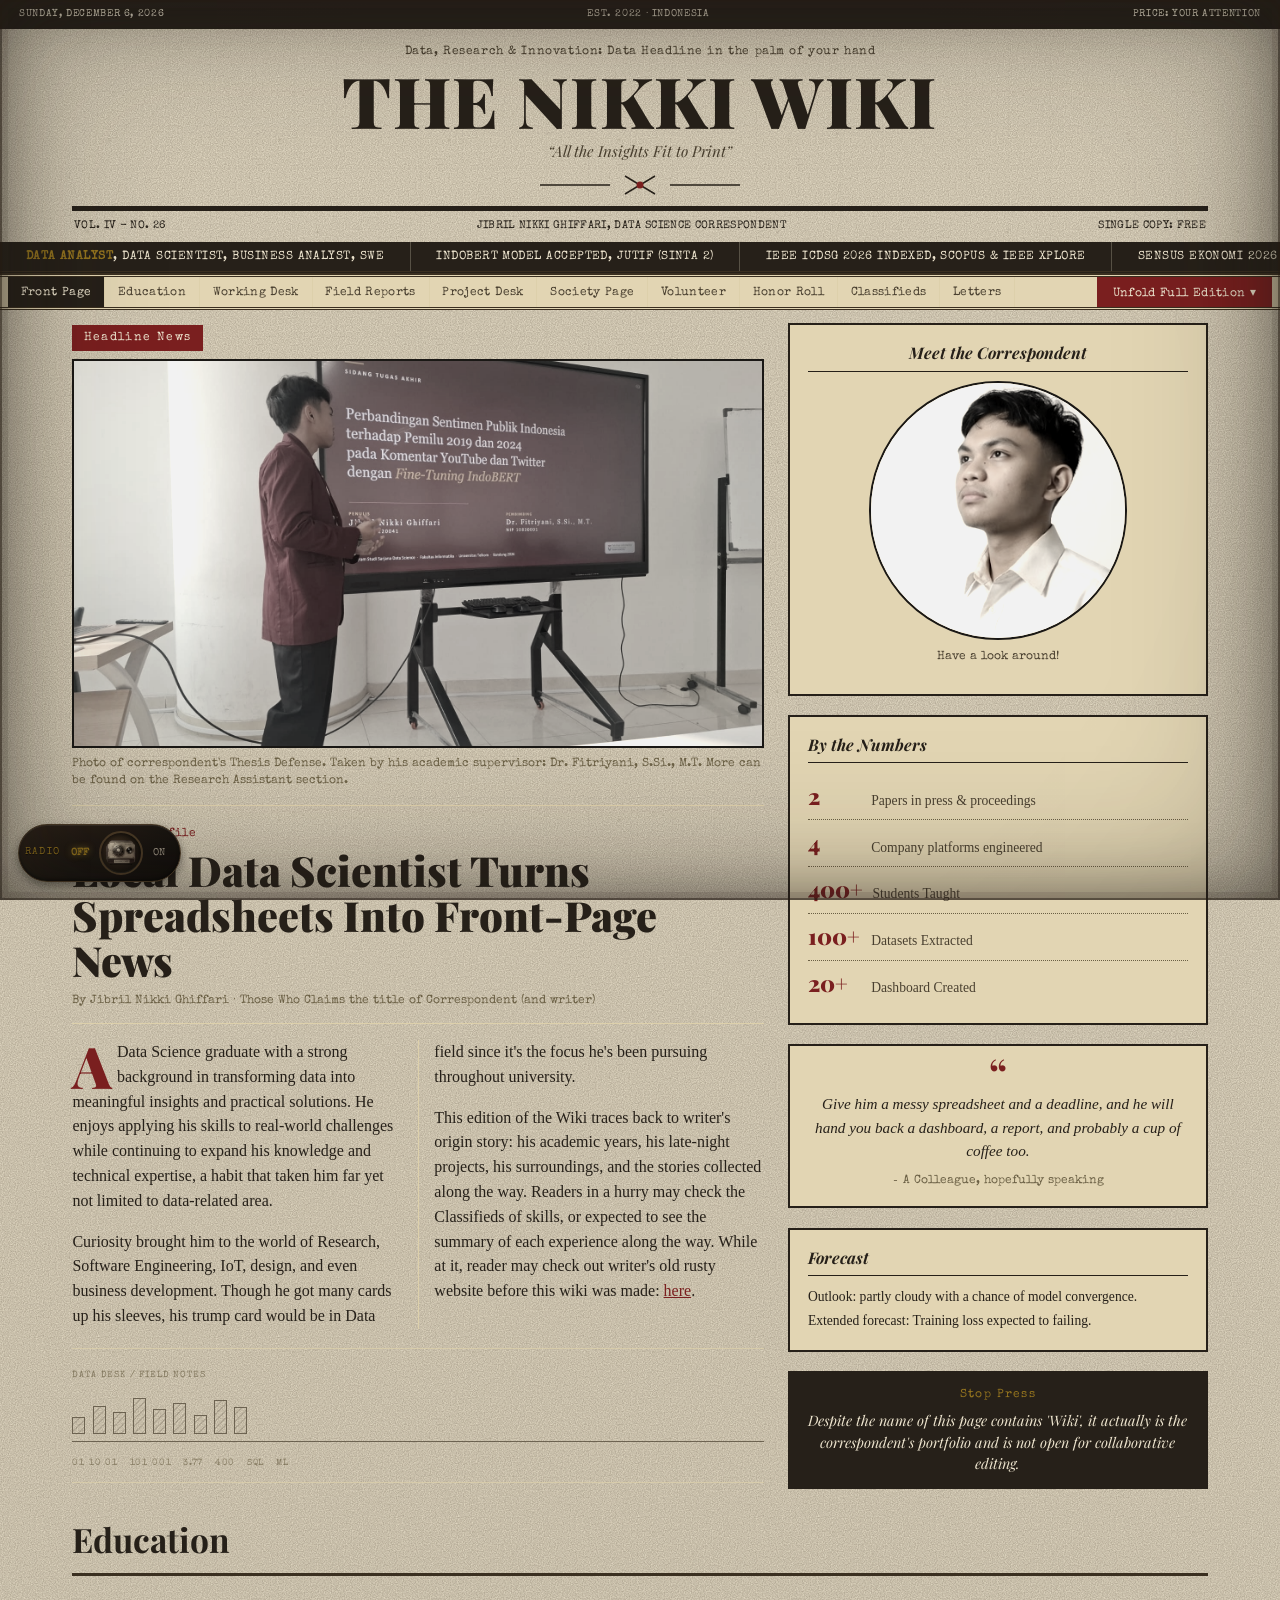
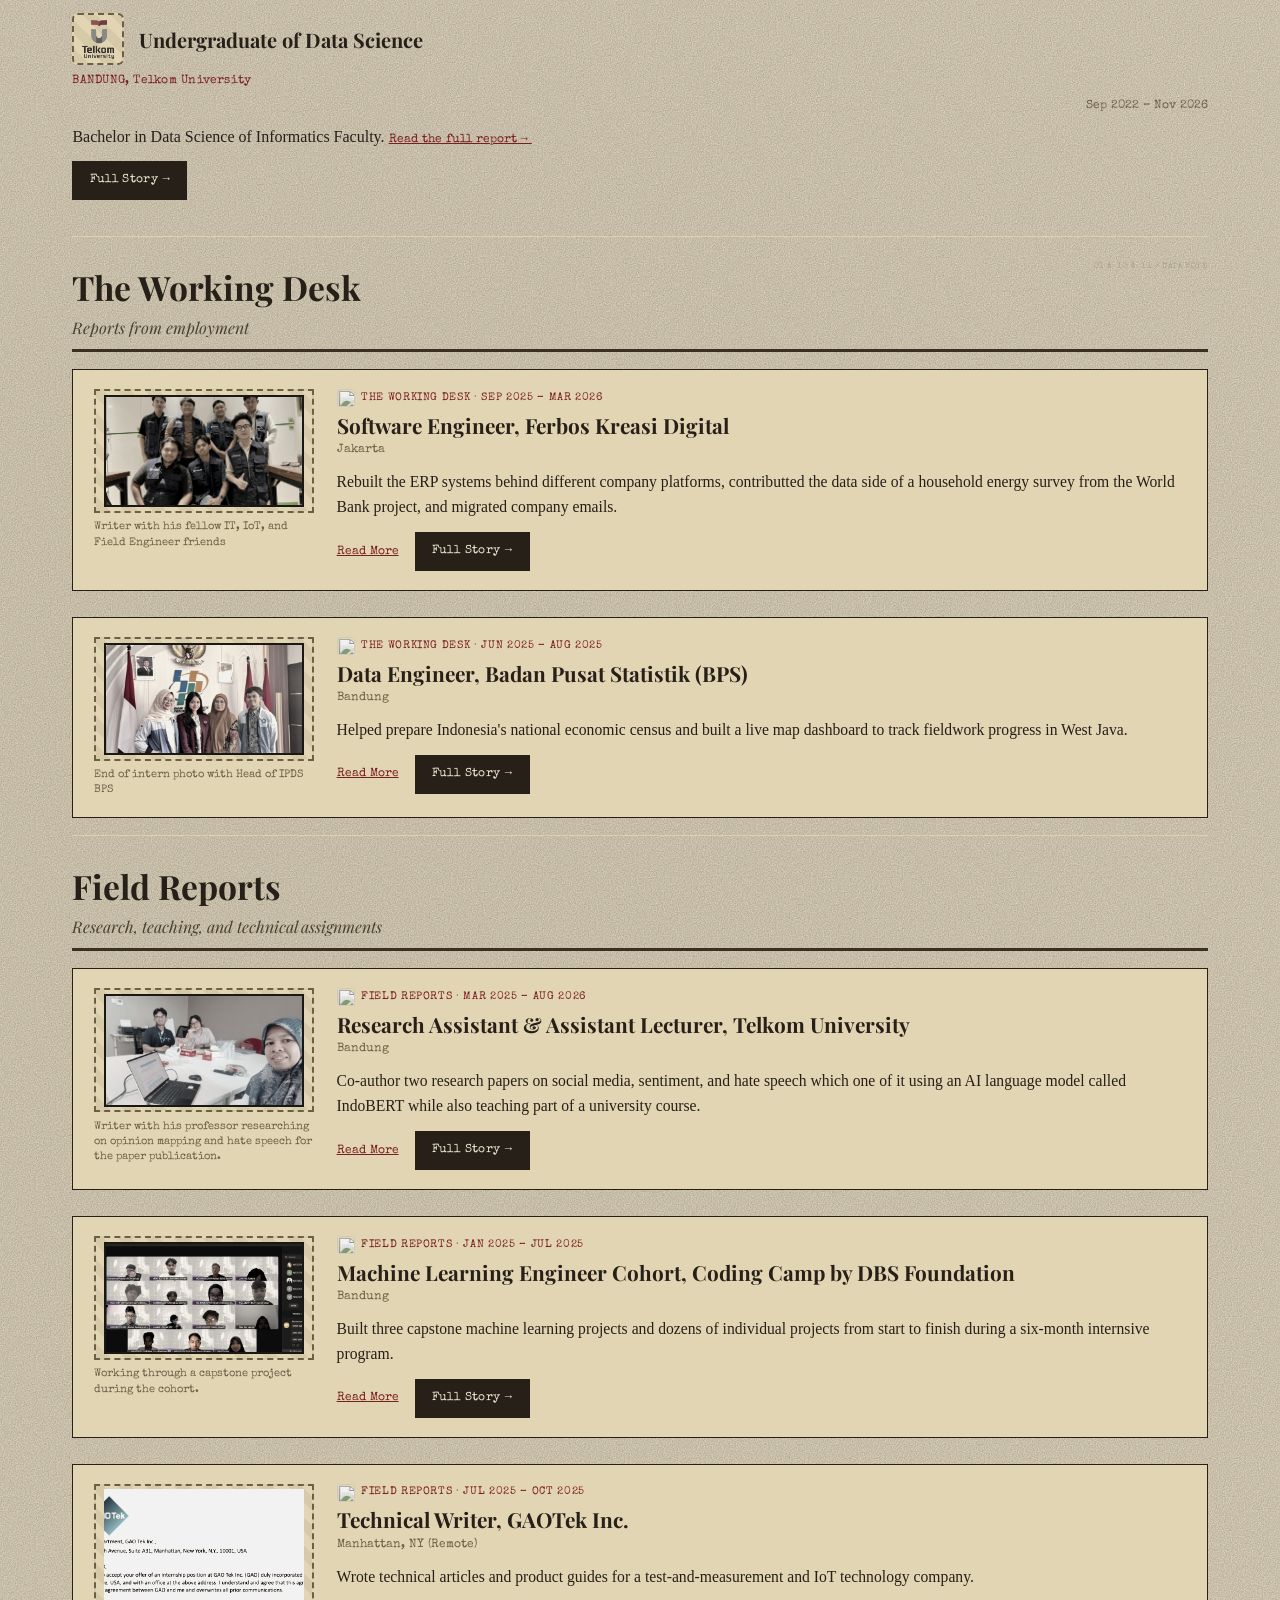
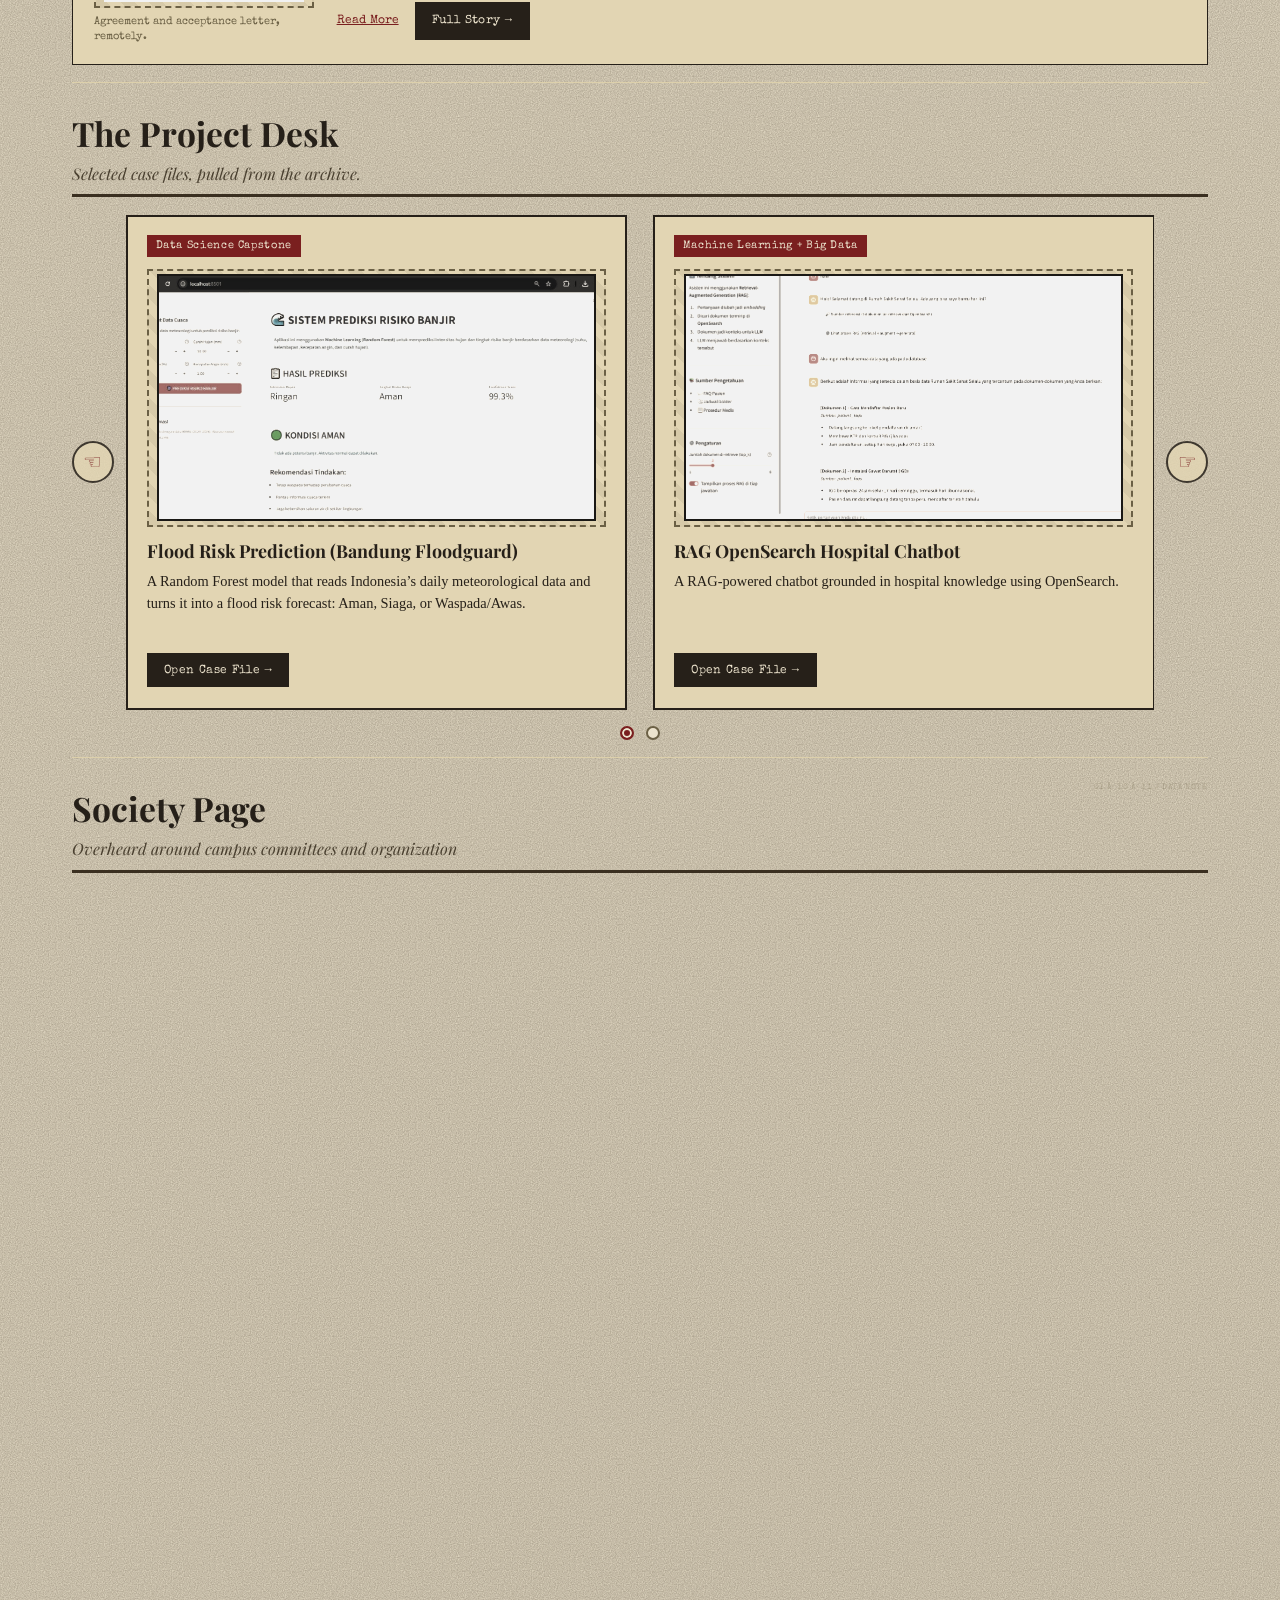
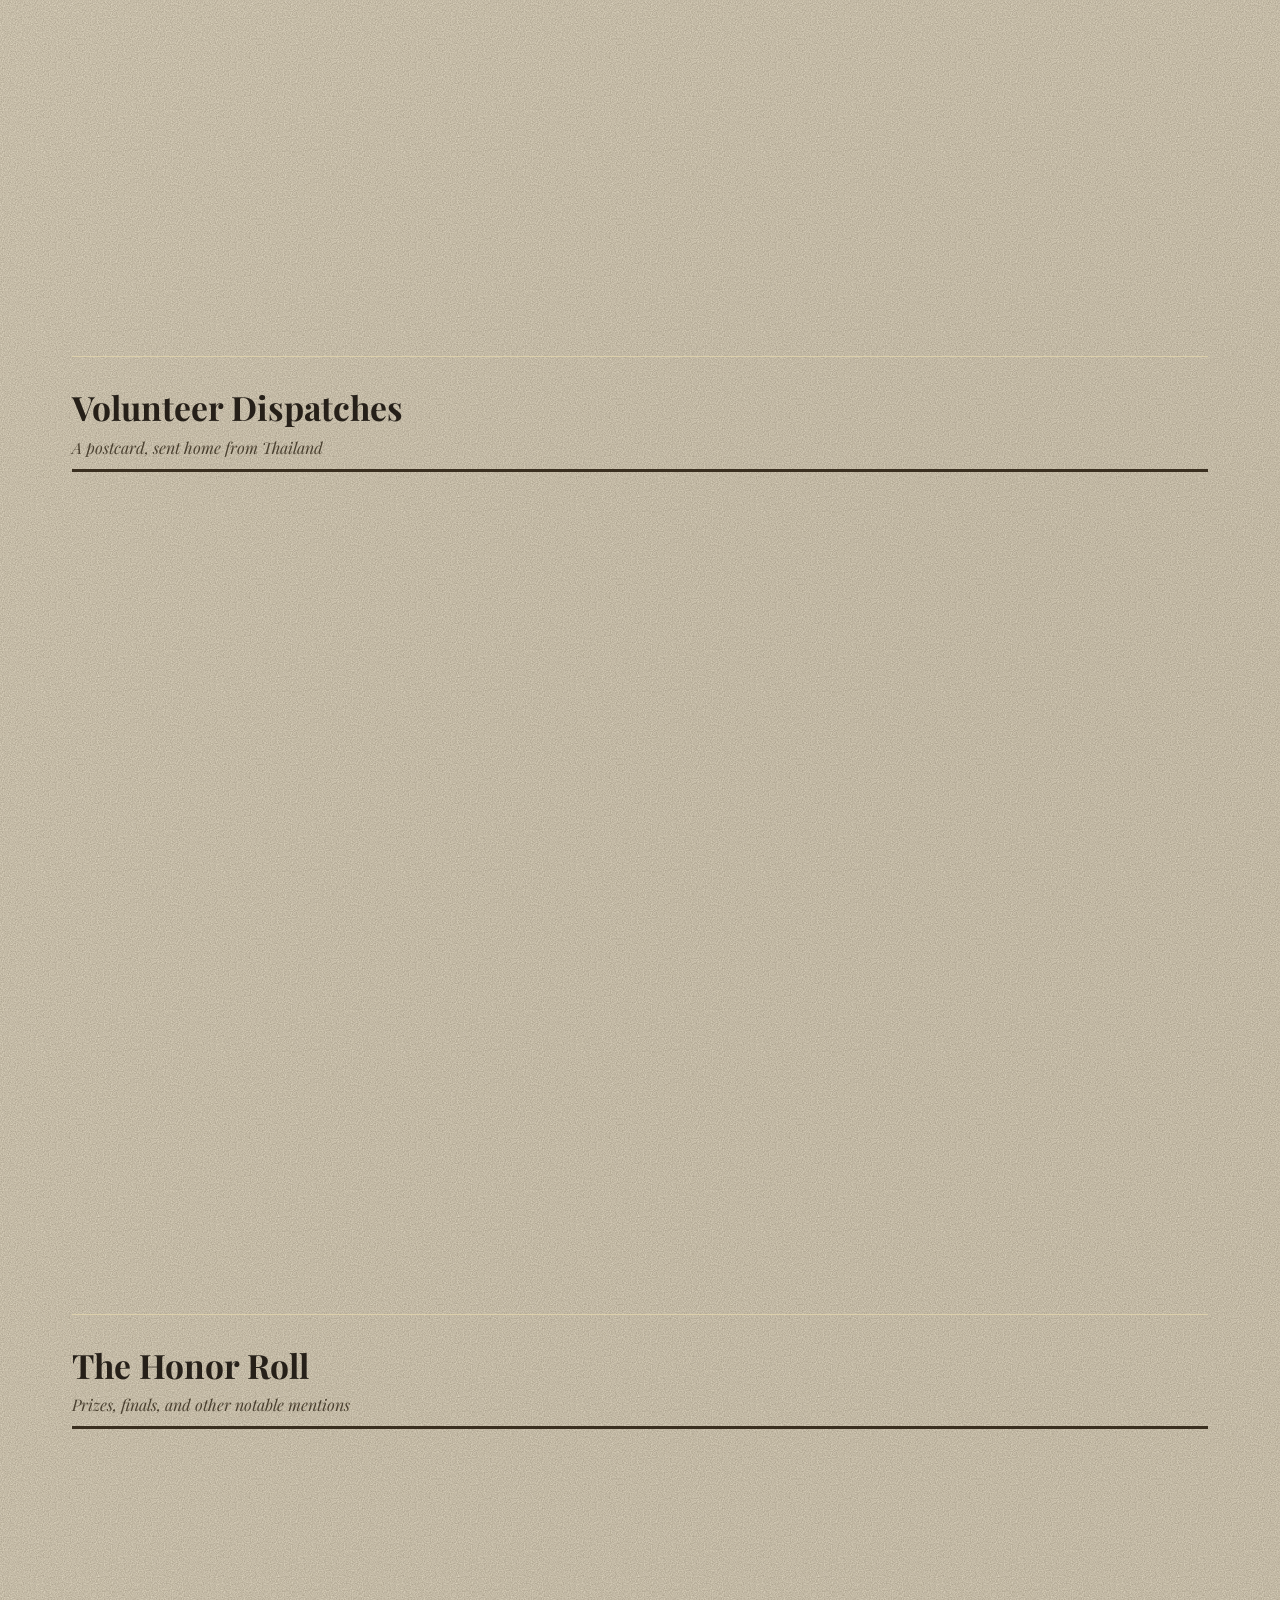
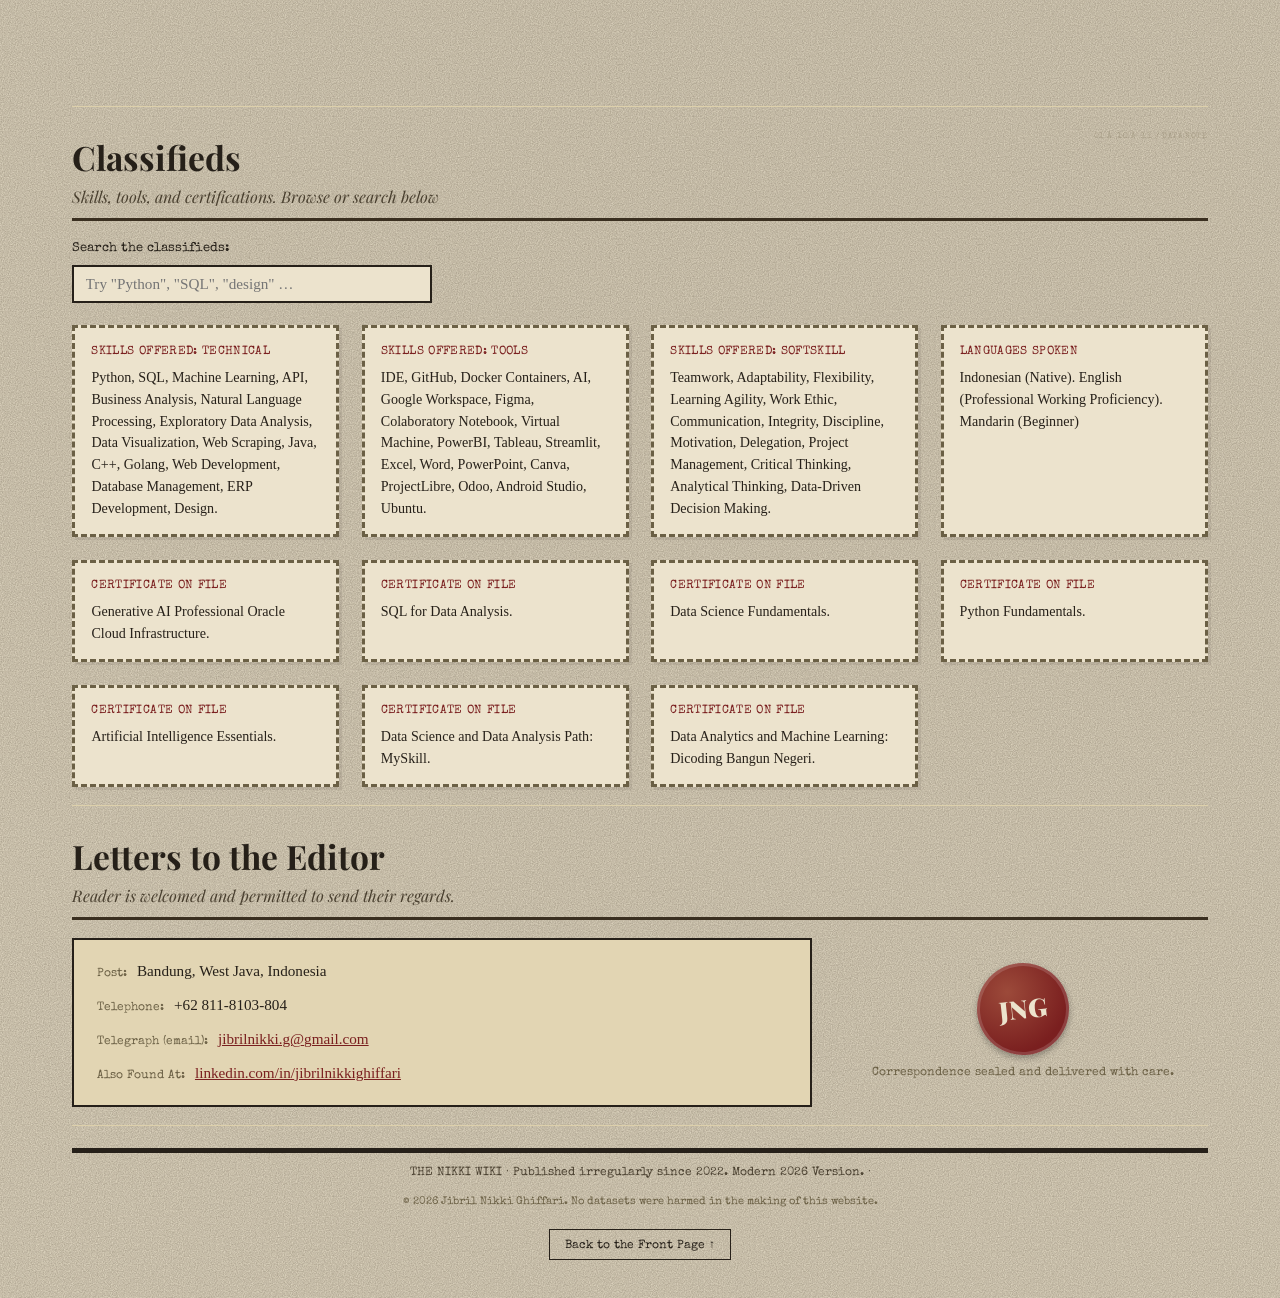
==== index.html @ d2271251 "Initial Commit pertama" ====
<!DOCTYPE html>
<html lang="en">
  <head>
    <meta charset="UTF-8" />
    <meta name="viewport" content="width=device-width, initial-scale=1.0" />
    <title>The Nikki Wiki — Jibril Nikki Ghiffari</title>
    <meta
      name="description"
      content="The Nikki Wiki: the life and work of Jibril Nikki Ghiffari, Data Science correspondent, in vintage broadsheet form."
    />
    <link rel="icon" href="assets/favicon.svg" type="image/svg+xml" />
    <link rel="preconnect" href="https://fonts.googleapis.com" />
    <link rel="preconnect" href="https://fonts.gstatic.com" crossorigin />
    <link
      href="https://fonts.googleapis.com/css2?family=Playfair+Display:ital,wght@0,600;0,700;0,900;1,600&family=Old+Standard+TT:ital,wght@0,400;0,700;1,400&family=Special+Elite&display=swap"
      rel="stylesheet"
    />
    <link rel="stylesheet" href="css/style.css" />
  </head>
  <body>
    <!-- ===================== TOP UTILITY BAR ===================== -->
    <div class="utility-bar">
      <span class="utility-item" id="today-date">MONDAY, JANUARY 1</span>
      <span class="utility-item utility-center"
        >EST. 2022 &middot; INDONESIA</span
      >
      <span class="utility-item">PRICE: YOUR ATTENTION</span>
    </div>

    <!-- ===================== MASTHEAD ===================== -->
    <header class="masthead" id="top">
      <p class="masthead-eyebrow">
        Data, Research &amp; Innovation: Data Headline in the palm of your hand
      </p>
      <h1 class="masthead-title">THE NIKKI WIKI</h1>
      <p class="masthead-tagline">
        &ldquo;All the Insights Fit to Print&rdquo;
      </p>
      <svg class="masthead-flourish" viewBox="0 0 200 26" aria-hidden="true">
        <path d="M0 13 H70" stroke="var(--ink)" stroke-width="1.5" />
        <path d="M130 13 H200" stroke="var(--ink)" stroke-width="1.5" />
        <path
          d="M85 4 L100 13 L85 22 M115 4 L100 13 L115 22"
          fill="none"
          stroke="var(--ink)"
          stroke-width="1.5"
        />
        <circle cx="100" cy="13" r="3.5" fill="var(--accent)" />
      </svg>
      <div class="masthead-rule-thick"></div>
      <div class="masthead-meta">
        <span>VOL. IV - NO. 26</span>
        <span class="masthead-meta-center"
          >JIBRIL NIKKI GHIFFARI, DATA SCIENCE CORRESPONDENT</span
        >
        <span>SINGLE COPY: FREE</span>
      </div>
    </header>

    <!-- ===================== DATA TICKER ===================== -->
    <div class="ticker-tape" aria-hidden="true">
      <div class="ticker-track" id="ticker-track">
        <span class="ticker-item"
          ><strong>DATA ANALYST</strong>, DATA SCIENTIST, BUSINESS ANALYST,
          SWE</span
        >
        <span class="ticker-item"
          >INDOBERT MODEL ACCEPTED, JUTIF (SINTA 2)</span
        >
        <span class="ticker-item"
          >IEEE ICDSG 2026 INDEXED, SCOPUS & IEEE XPLORE</span
        >
        <span class="ticker-item">SENSUS EKONOMI 2026 DATA SCRAPING</span>

        <span class="ticker-item"
          >PYTHON &#9650; SQL &#9650; EXCEL &#9650;</span
        >
        <span class="ticker-item">SATRIA DATA 2025 FINALIST</span>
        <span class="ticker-item">ADIKARA 2025 WINNER</span>
        <span class="ticker-item">ERP MODULES SHIPPED</span>
        <!-- duplicate set for seamless loop -->
        <span class="ticker-item"
          ><strong>DATA ANALYST</strong>, DATA SCIENTIST, BUSINESS ANALYST,
          SWE</span
        >
        <span class="ticker-item"
          >SENTIMENT ANALYSIS ACCEPTED, JUTIF (SINTA 2)</span
        >
        <span class="ticker-item"
          >IEEE ICDSG 2026 INDEXED, SCOPUS & IEEE XPLORE</span
        >
        <span class="ticker-item">SENSUS EKONOMI 2026 DATA SCRAPING</span>
        <span class="ticker-item"
          >PYTHON &#9650; SQL &#9650; EXCEL &#9650;</span
        >
        <span class="ticker-item">SATRIA DATA 2025 FINALIST</span>
        <span class="ticker-item">EDU-IMPACT 2026 FINALIST</span>
        <span class="ticker-item">ODOO MODULES SHIPPED 3 PLATFORMS</span>
      </div>
    </div>

    <!-- ===================== SECTION NAV (looks like paper tabs) ===================== -->
    <nav class="section-nav" id="section-nav" aria-label="Sections">
      <button class="nav-tab active" data-target="front-page">
        Front Page
      </button>
      <button class="nav-tab" data-target="education">Education</button>
      <button class="nav-tab" data-target="working">Working Desk</button>
      <button class="nav-tab" data-target="professional">Field Reports</button>
      <button class="nav-tab" data-target="projects">Project Desk</button>
      <button class="nav-tab" data-target="organization">Society Page</button>
      <button class="nav-tab" data-target="volunteer">Volunteer</button>
      <button class="nav-tab" data-target="awards">Honor Roll</button>
      <button class="nav-tab" data-target="classifieds">Classifieds</button>
      <button class="nav-tab" data-target="contact">Letters</button>
      <button class="unfold-btn" id="unfold-btn" type="button">
        Unfold Full Edition &#9662;
      </button>
    </nav>

    <main>
      <!-- ===================== FRONT PAGE ===================== -->
      <section class="front-page" id="front-page">
        <div class="front-grid">
          <article class="lead-story">
            <p class="headline-news-label">Headline News</p>
            <div class="headline-photo-frame">
              <div class="headline-tv-screen">
                <img
                  src="assets/Headliner.jpeg"
                  class="headline-photo"
                  alt="Vintage newspaper-style headline illustration"
                  loading="eager"
                />
              </div>
              <p class="headline-caption">
                Photo of correspondent's Thesis Defense. Taken by his academic
                supervisor: Dr. Fitriyani, S.Si., M.T. More can be found on the
                Research Assistant section.
              </p>
            </div>
            <p class="kicker">Exclusive Profile</p>
            <h2 class="headline">
              Local Data Scientist Turns Spreadsheets Into Front-Page News
            </h2>
            <p class="byline">
              By Jibril Nikki Ghiffari &middot; Those Who Claims the title of
              Correspondent (and writer)
            </p>
            <div class="lead-columns">
              <p class="drop-cap">
                A Data Science graduate with a strong background in transforming
                data into meaningful insights and practical solutions. He enjoys
                applying his skills to real&#8209;world challenges while
                continuing to expand his knowledge and technical expertise, a
                habit that taken him far yet not limited to data-related area.
              </p>
              <p>
                Curiosity brought him to the world of Research, Software
                Engineering, IoT, design, and even business development. Though
                he got many cards up his sleeves, his trump card would be in
                Data field since it's the focus he's been pursuing throughout
                university.
              </p>
              <p>
                This edition of the Wiki traces back to writer's origin story:
                his academic years, his late-night projects, his surroundings,
                and the stories collected along the way. Readers in a hurry may
                check the Classifieds of skills, or expected to see the summary
                of each experience along the way. While at it, reader may check
                out writer's old rusty website before this wiki was made:
                <a
                  href="https://jibrilnikki.netlify.app/"
                  target="_blank"
                  rel="noopener"
                  >here</a
                >.
              </p>
            </div>

            <div class="data-engraving" aria-hidden="true">
              <span class="data-engraving-label">DATA DESK / FIELD NOTES</span>
              <div class="data-engraving-grid">
                <i></i><i></i><i></i><i></i><i></i><i></i><i></i><i></i><i></i>
              </div>
              <div class="data-engraving-line"></div>
              <span class="data-engraving-code"
                >01 10 01 &nbsp; 101 001 &nbsp; 3.77 &nbsp; 400 &nbsp; SQL
                &nbsp; ML</span
              >
            </div>
          </article>

          <aside class="sidebar">
            <div class="ad-box mini-me-box">
              <p class="ad-box-title">Meet the Correspondent</p>
              <div class="mini-me-frame">
                <img
                  src="assets/Avatar 4.png"
                  class="mini-me-img"
                  id="mini-me-img"
                  alt="Avatar frame 1 of 3"
                  loading="eager"
                />
              </div>
              <p class="mini-me-caption" id="mini-me-caption">Hi there!</p>
            </div>

            <div class="ad-box stat-box">
              <p class="ad-box-title">By the Numbers</p>
              <ul class="stat-list">
                <li>
                  <span class="stat-num">2</span
                  ><span class="stat-label"
                    >Papers in press &amp; proceedings</span
                  >
                </li>
                <li>
                  <span class="stat-num">4</span
                  ><span class="stat-label">Company platforms engineered</span>
                </li>
                <li>
                  <span class="stat-num">400+</span
                  ><span class="stat-label">Students Taught</span>
                </li>

                <li>
                  <span class="stat-num">100+</span
                  ><span class="stat-label">Datasets Extracted</span>
                </li>
                <li>
                  <span class="stat-num">20+</span
                  ><span class="stat-label">Dashboard Created</span>
                </li>
              </ul>
            </div>

            <div class="ad-box quote-box">
              <p class="quote-mark">&ldquo;</p>
              <p class="quote-text">
                Give him a messy spreadsheet and a deadline, and he will hand
                you back a dashboard, a report, and probably a cup of coffee
                too.
              </p>
              <p class="quote-attr">&dash; A Colleague, hopefully speaking</p>
            </div>

            <div class="ad-box weather-box">
              <p class="ad-box-title">Forecast</p>
              <p class="weather-line">
                Outlook: partly cloudy with a chance of model convergence.
              </p>
              <p class="weather-line">
                Extended forecast: Training loss expected to failing.
              </p>
            </div>

            <div class="stop-press-box">
              <p class="stop-press-title">Stop Press</p>
              <p class="stop-press-text">
                Despite the name of this page contains 'Wiki', it actually is
                the correspondent's portfolio and is not open for collaborative
                editing.
              </p>
            </div>
          </aside>
        </div>
      </section>

      <!-- ===================== EDUCATION ===================== -->
      <section class="paper-section" id="education">
        <h2 class="section-masthead">Education</h2>
        <div class="section-rule"></div>
        <article class="story-card" data-expandable>
          <div class="story-head">
            <div
              class="img-placeholder story-photo"
              aria-label="Placeholder for a campus or graduation photo"
            >
              <img
                src="assets/Telkom.png"
                alt="Vintage newspaper-style headline illustration"
                loading="eager"
              />
            </div>
            <h3 class="story-headline">Undergraduate of Data Science</h3>
            <p class="dateline">BANDUNG, Telkom University</p>
            <p class="story-dates">Sep 2022 &ndash; Nov 2026</p>
          </div>
          <p class="story-teaser">
            Bachelor in Data Science of Informatics Faculty.
            <button class="read-more" type="button">
              Read the full report &rarr;
            </button>
          </p>
          <div class="story-body">
            <p>
              Enrolled at Telkom University's Data Science program in September
              2022, with graduation on November 2026. Maintained a cumulative
              GPA of 3.77 out of 4.00, awarded with honor, while concurrently
              holding a research assistantship, a lecturing apprenticeship , and
              multiple industry placements.
            </p>
          </div>
          <p class="detail-link-wrap">
            <a class="cta-button" href="pages/education.html" rel="noopener"
              >Full Story &rarr;</a
            >
          </p>
        </article>
      </section>

      <!-- ===================== WORKING EXPERIENCE ===================== -->
      <section class="paper-section" id="working">
        <h2 class="section-masthead">The Working Desk</h2>
        <p class="section-subhead">Reports from employment</p>
        <div class="section-rule"></div>

        <article class="article-card" data-expandable>
          <div class="article-top">
            <div class="article-media">
              <div
                class="img-placeholder landscape-placeholder"
                aria-label="Placeholder for a photo of the Ferbos office or product"
              >
                <img
                  src="assets/Ferbos.jpeg"
                  class="headline-photo"
                  alt="Vintage newspaper-style headline illustration"
                  loading="eager"
                />
              </div>
              <p class="article-caption">
                Writer with his fellow IT, IoT, and Field Engineer friends
              </p>
            </div>
            <div class="article-copy">
              <p class="article-kicker">
                <img
                  class="org-favicon"
                  src="https://www.google.com/s2/favicons?sz=64&amp;domain=ferbos.co.id"
                  alt=""
                  width="18"
                  height="18"
                  loading="lazy"
                />
                THE WORKING DESK &middot; SEP 2025 &ndash; MAR 2026
              </p>
              <h3 class="article-headline">
                Software Engineer, Ferbos Kreasi Digital
              </h3>
              <p class="article-byline">Jakarta</p>
              <p class="article-lede">
                Rebuilt the ERP systems behind different company platforms,
                contributted the data side of a household energy survey from the
                World Bank project, and migrated company emails.
              </p>
              <div class="story-body">
                <ul>
                  <li>
                    Built and maintained custom Odoo ERP modules for company
                    platforms: hijau.co.id, and wakafenergi.id, ferbos.co.id.
                    <img
                      class="org-favicon inline-favicon"
                      src="https://www.google.com/s2/favicons?sz=64&amp;domain=odoo.com"
                      alt=""
                      width="16"
                      height="16"
                      loading="lazy"
                    />
                  </li>
                  <li>
                    Contributed in the data side of a large research project
                    with the World Bank, covering real-time energy-use data from
                    400 households.
                  </li>
                  <li>
                    Moved the company's email system for tedes.id from Hostinger
                    and Outlook over to Google Workspace.
                  </li>
                  <li>
                    Worked closely with engineering and business teams across
                    the company to keep it all moving together.
                  </li>
                </ul>
              </div>
              <div class="article-actions">
                <button class="read-more" type="button">Read More</button>
                <a class="cta-button" href="pages/ferbos.html" rel="noopener"
                  >Full Story &rarr;</a
                >
              </div>
            </div>
          </div>
        </article>

        <article class="article-card" data-expandable>
          <div class="article-top">
            <div class="article-media">
              <div
                class="img-placeholder landscape-placeholder"
                aria-label="Placeholder for a photo of the geolocation dashboard or fieldwork"
              >
                <img
                  src="assets/BPS-Intern.png"
                  class="headline-photo"
                  alt="Vintage newspaper-style headline illustration"
                  loading="eager"
                />
              </div>
              <p class="article-caption">
                End of intern photo with Head of IPDS BPS
              </p>
            </div>
            <div class="article-copy">
              <p class="article-kicker">
                <img
                  class="org-favicon"
                  src="https://www.google.com/s2/favicons?sz=64&amp;domain=bps.go.id"
                  alt=""
                  width="18"
                  height="18"
                  loading="lazy"
                />
                THE WORKING DESK &middot; JUN 2025 &ndash; AUG 2025
              </p>
              <h3 class="article-headline">
                Data Engineer, Badan Pusat Statistik (BPS)
              </h3>
              <p class="article-byline">Bandung</p>
              <p class="article-lede">
                Helped prepare Indonesia's national economic census and built a
                live map dashboard to track fieldwork progress in West Java.
              </p>
              <div class="story-body">
                <ul>
                  <li>
                    Used web scraping to pull in economic data needed for Sensus
                    Ekonomi 2026 across all region in West Java.
                  </li>
                  <li>
                    Built an interactive map dashboard used to track progress on
                    the Wilkerstat Program.
                  </li>
                  <li>
                    Cleaned and organized large government datasets so they were
                    ready for reporting.
                  </li>
                </ul>
              </div>
              <div class="article-actions">
                <button class="read-more" type="button">Read More</button>
                <a class="cta-button" href="pages/bps.html" rel="noopener"
                  >Full Story &rarr;</a
                >
              </div>
            </div>
          </div>
        </article>
      </section>

      <!-- ===================== PROFESSIONAL EXPERIENCE ===================== -->
      <section class="paper-section" id="professional">
        <h2 class="section-masthead">Field Reports</h2>
        <p class="section-subhead">
          Research, teaching, and technical assignments
        </p>
        <div class="section-rule"></div>

        <article class="article-card" data-expandable>
          <div class="article-top">
            <div class="article-media">
              <div
                class="img-placeholder landscape-placeholder"
                aria-label="Placeholder for a research or conference photo"
              >
                <img
                  src="assets/WRAP.png"
                  class="headline-photo"
                  alt="Vintage newspaper-style headline illustration"
                  loading="eager"
                />
              </div>
              <p class="article-caption">
                Writer with his professor researching on opinion mapping and
                hate speech for the paper publication.
              </p>
            </div>
            <div class="article-copy">
              <p class="article-kicker">
                <img
                  class="org-favicon"
                  src="https://www.google.com/s2/favicons?sz=64&amp;domain=telkomuniversity.ac.id"
                  alt=""
                  width="18"
                  height="18"
                  loading="lazy"
                />
                FIELD REPORTS &middot; MAR 2025 &ndash; AUG 2026
              </p>
              <h3 class="article-headline">
                Research Assistant &amp; Assistant Lecturer, Telkom University
              </h3>
              <p class="article-byline">Bandung</p>
              <p class="article-lede">
                Co-author two research papers on social media, sentiment, and
                hate speech which one of it using an AI language model called
                IndoBERT while also teaching part of a university course.
              </p>
              <div class="story-body">
                <ul>
                  <li>
                    <em
                      >&ldquo;Mapping Political Sentiment and Hate Speech on
                      Social Media during Indonesia's 2024 Election using
                      IndoBERT-based Spatiotemporal Analysis.&rdquo;</em
                    >
                    Accepted for publication in JUTIF (SINTA 2 accredited).
                  </li>
                  <li>
                    Second paper published in the IEEE ICDSG 2026 conference
                    proceedings, indexed in IEEE Xplore and Scopus.
                    <img
                      class="org-favicon inline-favicon"
                      src="https://www.google.com/s2/favicons?sz=64&amp;domain=ieee.org"
                      alt=""
                      width="16"
                      height="16"
                      loading="lazy"
                    />
                  </li>
                  <li>
                    Helped prepare data, build models, and study large sets of
                    social media posts. Also started new research on Graph
                    Networks.
                  </li>
                  <li>
                    Worked as Assistant Lecturer for the ICT Global Insight
                    course from March to June 2025, helping teach the class and
                    grade student work.
                  </li>
                </ul>
              </div>
              <div class="article-actions">
                <button class="read-more" type="button">Read More</button>
                <a class="cta-button" href="pages/research.html" rel="noopener"
                  >Full Story &rarr;</a
                >
              </div>
            </div>
          </div>
        </article>

        <article class="article-card" data-expandable>
          <div class="article-top">
            <div class="article-media">
              <div
                class="img-placeholder landscape-placeholder"
                aria-label="Placeholder for a photo from the coding cohort"
              >
                <img
                  src="assets/Dicoding.png"
                  class="headline-photo"
                  alt="Vintage newspaper-style headline illustration"
                  loading="eager"
                />
              </div>
              <p class="article-caption">
                Working through a capstone project during the cohort.
              </p>
            </div>
            <div class="article-copy">
              <p class="article-kicker">
                <img
                  class="org-favicon"
                  src="https://www.google.com/s2/favicons?sz=64&amp;domain=dbs.com"
                  alt=""
                  width="18"
                  height="18"
                  loading="lazy"
                />
                FIELD REPORTS &middot; JAN 2025 &ndash; JUL 2025
              </p>
              <h3 class="article-headline">
                Machine Learning Engineer Cohort, Coding Camp by DBS Foundation
              </h3>
              <p class="article-byline">Bandung</p>
              <p class="article-lede">
                Built three capstone machine learning projects and dozens of
                individual projects from start to finish during a six-month
                internsive program.
              </p>
              <div class="story-body">
                <ul>
                  <li>
                    Built complete machine learning projects: cleaning data,
                    exploring it, training models, and checking how well they
                    worked. Covered classification, regression, and data
                    visualization.
                  </li>
                  <li>
                    Measured model performance using accuracy, precision,
                    recall, and F1 score, and looked at how machine learning
                    could help with financial literacy.
                  </li>
                  <li>
                    Practiced good coding habits with Git, GitHub, SQL, and
                    Python so the work stayed organized and easy to share.
                  </li>
                </ul>
              </div>
              <div class="article-actions">
                <button class="read-more" type="button">Read More</button>
                <a class="cta-button" href="pages/ml-cohort.html" rel="noopener"
                  >Full Story &rarr;</a
                >
              </div>
            </div>
          </div>
        </article>

        <article class="article-card" data-expandable>
          <div class="article-top">
            <div class="article-media">
              <div
                class="img-placeholder landscape-placeholder"
                aria-label="Placeholder for a photo related to technical writing"
              >
                <img
                  src="assets/GaoTek.png"
                  alt="Vintage newspaper-style headline illustration"
                  loading="eager"
                />
              </div>
              <p class="article-caption">
                Agreement and acceptance letter, remotely.
              </p>
            </div>
            <div class="article-copy">
              <p class="article-kicker">
                <img
                  class="org-favicon"
                  src="https://www.google.com/s2/favicons?sz=64&amp;domain=gaotek.com"
                  alt=""
                  width="18"
                  height="18"
                  loading="lazy"
                />
                FIELD REPORTS &middot; JUL 2025 &ndash; OCT 2025
              </p>
              <h3 class="article-headline">Technical Writer, GAOTek Inc.</h3>
              <p class="article-byline">Manhattan, NY (Remote)</p>
              <p class="article-lede">
                Wrote technical articles and product guides for a
                test-and-measurement and IoT technology company.
              </p>
              <div class="story-body">
                <ul>
                  <li>
                    Researched and wrote articles and product guides about
                    test-and-measurement, IoT, and embedded systems, for a
                    business audience.
                  </li>
                  <li>
                    Worked with engineering and product teams to turn technical
                    details into a report that's easy to understand.
                  </li>
                  <li>
                    Edited and formatted documents so they stayed accurate,
                    consistent, and on-brand.
                  </li>
                </ul>
                <p class="editor-note">
                  Editor's note: duties from the company all done remotely with
                  consistent bi-weekly progress report.
                </p>
              </div>
              <div class="article-actions">
                <button class="read-more" type="button">Read More</button>
                <a class="cta-button" href="pages/gaotek.html" rel="noopener"
                  >Full Story &rarr;</a
                >
              </div>
            </div>
          </div>
        </article>
      </section>

      <!-- ===================== PROJECTS ===================== -->
      <section class="paper-section projects-section" id="projects">
        <h2 class="section-masthead">The Project Desk</h2>
        <p class="section-subhead">
          Selected case files, pulled from the archive.
        </p>
        <div class="section-rule"></div>

        <div class="project-carousel" id="project-carousel">
          <button
            class="project-nav project-nav-prev"
            id="project-prev"
            type="button"
            aria-label="Previous case files"
          >
            <span aria-hidden="true">&#9756;</span>
          </button>

          <div class="project-viewport" id="project-viewport">
            <div class="project-track" id="project-track">
              <article class="project-card">
                <p class="project-tag">Data Science Capstone</p>
                <div
                  class="img-placeholder landscape-placeholder project-photo"
                  aria-label="Placeholder for a flood risk dashboard or map screenshot"
                >
                  <img
                    src="assets/Floodguard.jpeg"
                    class="headline-photo"
                    alt="Vintage newspaper-style headline illustration"
                    loading="eager"
                  />
                </div>
                <h3 class="project-headline">
                  Flood Risk Prediction (Bandung Floodguard)
                </h3>
                <p class="project-teaser">
                  A Random Forest model that reads Indonesia&rsquo;s daily
                  meteorological data and turns it into a flood risk forecast:
                  Aman, Siaga, or Waspada/Awas.
                </p>
                <button
                  class="cta-button dossier-open-btn"
                  type="button"
                  data-dossier-target="flood-risk"
                >
                  Open Case File &rarr;
                </button>

                <div
                  class="dossier-content"
                  data-dossier-id="flood-risk"
                  hidden
                >
                  <p class="dossier-tag">
                    CASE NO. 01 &middot; DATA SCIENCE CAPSTONE
                  </p>
                  <h3 class="dossier-title">
                    Flood Risk Prediction from BMKG Weather Data
                  </h3>
                  <p class="dossier-meta">
                    Dataset, feature selection &amp; modeling led by the writer
                  </p>
                  <div
                    class="img-placeholder landscape-placeholder dossier-photo"
                    aria-label="Placeholder for a project screenshot, chart, or map"
                  >
                    <img
                      src="assets/Floodguard2.png"
                      class="headline-photo"
                      alt="Vintage newspaper-style headline illustration"
                      loading="eager"
                    />
                  </div>
                  <div class="dossier-body">
                    <p>
                      FloodGuard is a machine learning project that predicts
                      flood risk using historical BMKG weather data. The project
                      applies data preparation, feature selection, and
                      predictive modeling to transform meteorological patterns
                      into an accessible flood-risk indicator through a
                      Streamlit application.
                    </p>
                  </div>
                </div>
              </article>

              <article class="project-card">
                <p class="project-tag">Machine Learning + Big Data</p>
                <div
                  class="img-placeholder landscape-placeholder project-photo"
                  aria-label="Placeholder for a chatbot interface screenshot"
                >
                  <img
                    src="assets/RAG.png"
                    class="headline-photo"
                    alt="Vintage newspaper-style headline illustration"
                    loading="eager"
                  />
                </div>
                <h3 class="project-headline">
                  RAG OpenSearch Hospital Chatbot
                </h3>
                <p class="project-teaser">
                  A RAG-powered chatbot grounded in hospital knowledge using
                  OpenSearch.
                </p>
                <button
                  class="cta-button dossier-open-btn"
                  type="button"
                  data-dossier-target="chatbot-oos"
                >
                  Open Case File &rarr;
                </button>

                <div
                  class="dossier-content"
                  data-dossier-id="chatbot-oos"
                  hidden
                >
                  <p class="dossier-tag">
                    CASE NO. 02 &middot; MACHINE LEARNING EXPERIMENT
                  </p>
                  <h3 class="dossier-title">RAG OpenSearch Hospital Chatbot</h3>
                  <p class="dossier-meta">
                    Presented in Bahasa Indonesia for an executive audience
                  </p>
                  <div
                    class="img-placeholder landscape-placeholder dossier-photo"
                    aria-label="Placeholder for a project screenshot or presentation slide"
                  >
                    <img
                      src="assets/RAG2.png"
                      class="headline-photo"
                      alt="Vintage newspaper-style headline illustration"
                      loading="eager"
                    />
                  </div>
                  <div class="dossier-body">
                    <p>
                      A Retrieval-Augmented Generation (RAG) chatbot that uses
                      OpenSearch for semantic document retrieval and an LLM to
                      provide accurate, context-grounded responses to
                      hospital-related queries. The system combines vector
                      embeddings, KNN search, and document retrieval.
                    </p>
                  </div>
                </div>
              </article>

              <article class="project-card">
                <p class="project-tag">Frontend + ERP Development</p>
                <div
                  class="img-placeholder landscape-placeholder project-photo"
                  aria-label="Placeholder for a project photo or screenshot"
                >
                  <img
                    src="assets/HIJAUWeb.png"
                    class="headline-photo"
                    alt="Vintage newspaper-style headline illustration"
                    loading="eager"
                  />
                </div>
                <h3 class="project-headline">
                  HIJAU.co.id website & ERP System
                </h3>
                <p class="project-teaser">
                  Developed web and ERP solutions for HIJAU, a sustainable
                  technology company, using Odoo to connect its public-facing
                  website with internal business processes and data.
                </p>
                <button
                  class="cta-button dossier-open-btn"
                  type="button"
                  data-dossier-target="project-three"
                >
                  Open Case File &rarr;
                </button>

                <div
                  class="dossier-content"
                  data-dossier-id="project-three"
                  hidden
                >
                  <p class="dossier-tag">
                    CASE NO. 03 &middot; WEB + ERP DEVELOPMENT
                  </p>

                  <h3 class="dossier-title">
                    HIJAU.co.id Website & ERP System
                  </h3>

                  <p class="dossier-meta">
                    Software Engineer, Ferbos Kreasi Digital &middot; Oct 2025 –
                    Jan 2026
                  </p>
                  <div
                    class="img-placeholder landscape-placeholder dossier-photo"
                    aria-label="Placeholder for a project screenshot or photo"
                  >
                    <img
                      src="assets/HIJAU2.jpeg"
                      class="headline-photo"
                      alt="Vintage newspaper-style headline illustration"
                      loading="eager"
                    />
                  </div>
                  <div class="dossier-body">
                    <p>
                      A web and ERP platform built with Odoo as its core for
                      HIJAU.co.id, a sustainable technology company providing
                      Solar as a Service and Cooling as a Service. The project
                      connects the company's public-facing website with its
                      internal business operations within a unified ecosystem.
                    </p>
                  </div>
                </div>
              </article>

              <article class="project-card">
                <p class="project-tag">Frontend + Backend Development</p>
                <div
                  class="img-placeholder landscape-placeholder project-photo"
                  aria-label="Placeholder for a project photo or screenshot"
                >
                  <img
                    src="assets/Wakafenergi.png"
                    class="headline-photo"
                    alt="Vintage newspaper-style headline illustration"
                    loading="eager"
                  />
                </div>
                <h3 class="project-headline">
                  Wakafenergi.id website & Backend Data Flow
                </h3>
                <p class="project-teaser">
                  Redesigned Wakafenergi.id into a data-driven donation
                  platform, connecting Odoo's product and checkout system with
                  custom frontend logic, real-time impact calculations, and a
                  redesigned user flow.
                </p>
                <button
                  class="cta-button dossier-open-btn"
                  type="button"
                  data-dossier-target="project-four"
                >
                  Open Case File &rarr;
                </button>

                <div
                  class="dossier-content"
                  data-dossier-id="project-four"
                  hidden
                >
                  <p class="dossier-tag">
                    CASE NO. 04 &middot; FULL-STACK + ERP DEVELOPMENT
                  </p>
                  <h3 class="dossier-title">
                    Wakafenergi.id Website & Backend Data Flow
                  </h3>
                  <p class="dossier-meta">
                    Software Engineer, Ferbos Kreasi Digital &middot; Aug 2025 –
                    Mar 2026
                  </p>
                  <div
                    class="img-placeholder landscape-placeholder dossier-photo"
                    aria-label="Placeholder for a project screenshot or photo"
                  >
                    <img
                      src="assets/Wakaf2.jpeg"
                      class="headline-photo"
                      alt="Vintage newspaper-style headline illustration"
                      loading="eager"
                    />
                  </div>
                  <div class="dossier-body">
                    <p>
                      A digital platform for managing and supporting
                      energy-based waqf programs, built on Odoo's architecture.
                      The project connects a redesigned web experience with
                      product, donation, and checkout systems while using
                      real-time data to visualize energy impact and its
                      benefits.
                    </p>
                  </div>
                </div>
              </article>
            </div>
          </div>

          <button
            class="project-nav project-nav-next"
            id="project-next"
            type="button"
            aria-label="Next case files"
          >
            <span aria-hidden="true">&#9758;</span>
          </button>
        </div>

        <div
          class="project-dots"
          id="project-dots"
          role="tablist"
          aria-label="Case file pages"
        ></div>
      </section>

      <!-- ===================== ORGANIZATION EXPERIENCE ===================== -->
      <section class="paper-section" id="organization">
        <h2 class="section-masthead">Society Page</h2>
        <p class="section-subhead">
          Overheard around campus committees and organization
        </p>
        <div class="section-rule"></div>

        <ul class="gossip-column">
          <li class="gossip-entry">
            <div
              class="img-placeholder square-placeholder gossip-photo"
              aria-label="Placeholder for a photo from the Student Association"
            >
              <img
                src="assets/himads.png"
                alt="Vintage newspaper-style headline illustration"
                loading="eager"
              />
            </div>
            <span class="gossip-mark">
              <img
                class="org-favicon inline-favicon"
                src="https://www.google.com/s2/favicons?sz=64&amp;domain=telkomuniversity.ac.id"
                alt=""
                width="14"
                height="14"
                loading="lazy"
              />
              DEC 2023 &ndash; MAR 2025 &middot; BANDUNG
            </span>
            Spotted for almost 2 years running errands at the
            <strong>Student Association of Data Science</strong> as Student
            Representative Body and Programming Mentor. He supervised ongoing
            projects, mentored new members on the basics of programming, and
            helped written down the association's official rules.
            <p class="detail-link-wrap">
              <a
                class="cta-button"
                href="pages/student-association.html"
                rel="noopener"
                >Full Story &rarr;</a
              >
            </p>
          </li>
          <li class="gossip-entry">
            <div
              class="img-placeholder square-placeholder gossip-photo"
              aria-label="Placeholder for a photo from AIESEC"
            >
              <img
                src="assets/AIESECinBandung.jpeg"
                alt="Vintage newspaper-style headline illustration"
                loading="eager"
              />
            </div>
            <span class="gossip-mark">
              <img
                class="org-favicon inline-favicon"
                src="https://www.google.com/s2/favicons?sz=64&amp;domain=aiesec.org"
                alt=""
                width="14"
                height="14"
                loading="lazy"
              />
              OCT 2023 &ndash; JAN 2024 &middot; BANDUNG
            </span>
            Also seen that season as an
            <strong>AIESEC in Bandung</strong> Future Leader, taking part in
            leadership workshops and finishing a team project on a real-world
            issue.
            <p class="detail-link-wrap">
              <a
                class="cta-button"
                href="pages/aiesec-future-leader.html"
                rel="noopener"
                >Full Story &rarr;</a
              >
            </p>
          </li>
          <li class="gossip-entry">
            <div
              class="img-placeholder square-placeholder gossip-photo"
              aria-label="Placeholder for a photo of design work"
            >
              <img
                src="assets/CCI.jpeg"
                alt="Vintage newspaper-style headline illustration"
                loading="eager"
              />
            </div>
            <span class="gossip-mark"
              >FEB 2023 &ndash; DEC 2023 &middot; BANDUNG</span
            >
            Before all that: a year at
            <strong>Central Computer Improvement</strong> focusing on Data
            Research and UI/UX Design, testing designs with real users and
            building wireframes and prototypes in Figma.
            <p class="detail-link-wrap">
              <a
                class="cta-button"
                href="pages/uiux-designer.html"
                rel="noopener"
                >Full Story &rarr;</a
              >
            </p>
          </li>
          <li class="gossip-entry">
            <div
              class="img-placeholder square-placeholder gossip-photo"
              aria-label="Placeholder for a photo from Nihon no Matsuri"
            >
              <img
                src="assets/NNM.jpeg"
                alt="Vintage newspaper-style headline illustration"
                loading="eager"
              />
            </div>
            <span class="gossip-mark"
              >OCT 2023 &ndash; JUN 2024 &middot; BANDUNG</span
            >
            Also spent nine months as Event Organizer for
            <strong>Nihon no Matsuri</strong>, one of the largest cultural
            festivals in Bandung. He played a role in the fundraising division
            that helped secure the event's budget, coordinated with vendors, and
            ran the cafe at the main event.
            <p class="detail-link-wrap">
              <a
                class="cta-button"
                href="pages/nihon-no-matsuri.html"
                rel="noopener"
                >Full Story &rarr;</a
              >
            </p>
          </li>
          <li class="gossip-entry">
            <div
              class="img-placeholder square-placeholder gossip-photo"
              aria-label="Placeholder for a photo from Student English Society"
            >
              <img
                src="assets/SES.jpeg"
                alt="Vintage newspaper-style headline illustration"
                loading="eager"
              />
            </div>
            <span class="gossip-mark"
              >JAN 2023 &ndash; MAY 2024 &middot; BANDUNG</span
            >
            Around the same time, a member of
            <strong>Student English Society</strong> at Telkom University,
            sharpening his public speaking and storytelling through regular
            sessions, workshops, and practice with peers.
            <p class="detail-link-wrap">
              <a
                class="cta-button"
                href="pages/student-english-society.html"
                rel="noopener"
                >Full Story &rarr;</a
              >
            </p>
          </li>
          <li class="gossip-entry">
            <div
              class="img-placeholder square-placeholder gossip-photo"
              aria-label="Placeholder for a photo from Navy Tel-U"
            >
              <img
                src="assets/NAVY.png"
                alt="Vintage newspaper-style headline illustration"
                loading="eager"
              />
            </div>
            <span class="gossip-mark"
              >NOV 2022 &ndash; FEB 2023 &middot; BANDUNG</span
            >
            And right at the start: <strong>Navy Tel-U</strong>, under
            PERMISI.TEL-U, part of the committee that welcomed and oriented
            incoming Telkom University students during his first months on
            campus.
            <p class="detail-link-wrap">
              <a class="cta-button" href="pages/navy-telu.html" rel="noopener"
                >Full Story &rarr;</a
              >
            </p>
          </li>
        </ul>
      </section>

      <!-- ===================== VOLUNTEER EXPERIENCE ===================== -->
      <section class="paper-section" id="volunteer">
        <h2 class="section-masthead">Volunteer Dispatches</h2>
        <p class="section-subhead">A postcard, sent home from Thailand</p>
        <div class="section-rule"></div>

        <div class="postcard">
          <div>
            <div
              class="img-placeholder landscape-placeholder postcard-photo"
              aria-label="Placeholder for a photo from Thailand"
            >
              <img
                src="assets/AIESEC GV.jpg"
                class="headline-photo"
                alt="Vintage newspaper-style headline illustration"
                loading="eager"
              />
            </div>
            <p class="postcard-message">
              Dear reader, spent this summer (as of summer of 2024) teaching
              English at three schools, from elementary to high school, in
              Bangkok and Sisaket. Built lessons and workshops to help students
              speak up and think critically that engages english exercises,
              worked with local teachers on community events for the 4th SDG
              (Quality Education) as well as highly anticipated 'English Day',
              and even joined an international conference in Bangkok. Wish you
              were here. Or at least have a taste of Sisaket's local Pad Thai.
            </p>
            <p class="postcard-sign">
              <img
                class="org-favicon inline-favicon"
                src="https://www.google.com/s2/favicons?sz=64&amp;domain=aiesec.org"
                alt=""
                width="16"
                height="16"
                loading="lazy"
              />
              Nikki, Outgoing Global Volunteer, AIESEC, Jul&ndash;Sep 2024
            </p>
            <p class="detail-link-wrap">
              <a class="cta-button" href="pages/volunteer.html" rel="noopener"
                >Full Story &rarr;</a
              >
            </p>
          </div>
          <div class="postcard-side">
            <div class="postcard-stamp" aria-hidden="true">&#9992;</div>
            <div class="postmark" aria-hidden="true">
              BANGKOK &amp;<br />SISAKET<br />2024
            </div>
          </div>
        </div>
      </section>

      <!-- ===================== AWARDS ===================== -->
      <section class="paper-section" id="awards">
        <h2 class="section-masthead">The Honor Roll</h2>
        <p class="section-subhead">
          Prizes, finals, and other notable mentions
        </p>
        <div class="section-rule"></div>

        <div class="honor-grid">
          <article class="honor-card">
            <p class="honor-rank">First Prize</p>
            <h3 class="honor-title">Best Impact Business Plan</h3>
            <p class="honor-meta">
              ADIKARA Business Case Competition 2025, Telkom University &middot;
            </p>
            <p class="honor-body">
              Built a business model, projection plan, PESTLE and SWOT based
              proposal for a computer vision app venture named EduMotion.
            </p>
          </article>
          <article class="honor-card">
            <p class="honor-rank">Finalist</p>
            <h3 class="honor-title">Satria Data</h3>
            <p class="honor-meta">
              Satria Data Kaggle Competition 2025, Telkom University
            </p>
            <p class="honor-body">
              Reached the finals of Telkom University's flagship data
              competition, held on Kaggle.
            </p>
          </article>
          <article class="honor-card">
            <p class="honor-rank">Finalist</p>
            <h3 class="honor-title">BDC Data Mining Competition</h3>
            <p class="honor-meta">Telkom University</p>
            <p class="honor-body">
              Reached the finals of the BDC Data Mining Competition.
            </p>
          </article>
          <article class="honor-card">
            <p class="honor-rank">Finalist</p>
            <h3 class="honor-title">EDU-Impact</h3>
            <p class="honor-meta">
              Technical Capstone Poster Competition 2026, Telkom University
            </p>
            <p class="honor-body">
              Advanced to the finals with a technical capstone poster submission
              for the Bandung Floodguard Project.
            </p>
          </article>
        </div>
      </section>

      <!-- ===================== CLASSIFIEDS (skills & certifications) ===================== -->
      <section class="paper-section classifieds-section" id="classifieds">
        <h2 class="section-masthead">Classifieds</h2>
        <p class="section-subhead">
          Skills, tools, and certifications. Browse or search below
        </p>
        <div class="section-rule"></div>

        <div class="classifieds-search">
          <label for="classified-search">Search the classifieds:</label>
          <input
            type="text"
            id="classified-search"
            placeholder='Try "Python", "SQL", "design" &hellip;'
          />
        </div>

        <div class="classifieds-grid" id="classifieds-grid">
          <div class="classified-ad" data-cat="technical">
            <p class="classified-heading">SKILLS OFFERED: TECHNICAL</p>
            <p class="classified-body">
              Python, SQL, Machine Learning, API, Business Analysis, Natural
              Language Processing, Exploratory Data Analysis, Data
              Visualization, Web Scraping, Java, C++, Golang, Web Development,
              Database Management, ERP Development, Design.
            </p>
          </div>

          <div class="classified-ad" data-cat="business">
            <p class="classified-heading">SKILLS OFFERED: TOOLS</p>
            <p class="classified-body">
              IDE, GitHub, Docker Containers, AI, Google Workspace, Figma,
              Colaboratory Notebook, Virtual Machine, PowerBI, Tableau,
              Streamlit, Excel, Word, PowerPoint, Canva, ProjectLibre, Odoo,
              Android Studio, Ubuntu.
            </p>
          </div>

          <div class="classified-ad" data-cat="business">
            <p class="classified-heading">SKILLS OFFERED: SOFTSKILL</p>
            <p class="classified-body">
              Teamwork, Adaptability, Flexibility, Learning Agility, Work Ethic,
              Communication, Integrity, Discipline, Motivation, Delegation,
              Project Management, Critical Thinking, Analytical Thinking,
              Data-Driven Decision Making.
            </p>
          </div>

          <div class="classified-ad" data-cat="languages">
            <p class="classified-heading">LANGUAGES SPOKEN</p>
            <p class="classified-body">
              Indonesian (Native). English (Professional Working Proficiency).
              Mandarin (Beginner)
            </p>
          </div>

          <div class="classified-ad" data-cat="oracle certification">
            <p class="classified-heading">CERTIFICATE ON FILE</p>
            <p class="classified-body">
              Generative AI Professional Oracle Cloud Infrastructure.
            </p>
          </div>

          <div class="classified-ad" data-cat="sql certification">
            <p class="classified-heading">CERTIFICATE ON FILE</p>
            <p class="classified-body">SQL for Data Analysis.</p>
          </div>

          <div class="classified-ad" data-cat="data science certification">
            <p class="classified-heading">CERTIFICATE ON FILE</p>
            <p class="classified-body">Data Science Fundamentals.</p>
          </div>

          <div class="classified-ad" data-cat="python certification">
            <p class="classified-heading">CERTIFICATE ON FILE</p>
            <p class="classified-body">Python Fundamentals.</p>
          </div>

          <div class="classified-ad" data-cat="ai certification">
            <p class="classified-heading">CERTIFICATE ON FILE</p>
            <p class="classified-body">Artificial Intelligence Essentials.</p>
          </div>

          <div
            class="classified-ad"
            data-cat="myskill certification data analysis"
          >
            <p class="classified-heading">CERTIFICATE ON FILE</p>
            <p class="classified-body">
              Data Science and Data Analysis Path: MySkill.
            </p>
          </div>

          <div
            class="classified-ad"
            data-cat="dicoding certification machine learning"
          >
            <p class="classified-heading">CERTIFICATE ON FILE</p>
            <p class="classified-body">
              Data Analytics and Machine Learning: Dicoding Bangun Negeri.
            </p>
          </div>
        </div>
        <p class="classifieds-empty" id="classifieds-empty" hidden>
          No listings match your search. Try a shorter word.
        </p>
      </section>

      <!-- ===================== CONTACT ===================== -->
      <section class="paper-section letters-section" id="contact">
        <h2 class="section-masthead">Letters to the Editor</h2>
        <p class="section-subhead">
          Reader is welcomed and permitted to send their regards.
        </p>
        <div class="section-rule"></div>

        <div class="letters-grid">
          <div class="letter-box">
            <p class="letter-line">
              <span class="letter-label">Post:</span> Bandung, West Java,
              Indonesia
            </p>
            <p class="letter-line">
              <span class="letter-label">Telephone:</span> +62 811-8103-804
            </p>
            <p class="letter-line">
              <span class="letter-label">Telegraph (email):</span>
              <a href="mailto:jibrilnikki.g@gmail.com"
                >jibrilnikki.g@gmail.com</a
              >
            </p>
            <p class="letter-line">
              <span class="letter-label">Also Found At:</span>
              <a
                href="https://www.linkedin.com/in/jibrilnikkighiffari"
                target="_blank"
                rel="noopener"
                >linkedin.com/in/jibrilnikkighiffari</a
              >
            </p>
          </div>
          <div class="stamp-box">
            <div class="wax-stamp" aria-hidden="true">JNG</div>
            <p class="stamp-caption">
              Correspondence sealed and delivered with care.
            </p>
          </div>
        </div>
      </section>
    </main>

    <!-- ===================== FOOTER ===================== -->
    <footer class="masthead-footer">
      <div class="masthead-rule-thick"></div>
      <p class="footer-line">
        THE NIKKI WIKI &middot; Published irregularly since 2022. Modern 2026
        Version. &middot;
      </p>
      <p class="footer-line footer-small">
        &copy; <span id="year"></span> Jibril Nikki Ghiffari. No datasets were
        harmed in the making of this website.
      </p>
      <button class="back-to-top" id="back-to-top" type="button">
        Back to the Front Page &uarr;
      </button>
    </footer>

    <!-- ===================== BACKGROUND MUSIC ===================== -->
    <audio id="bg-music" preload="auto" loop>
      <source src="Final_Press_Run.mp3" type="audio/mpeg" />
    </audio>
    <div class="radio-switch">
      <span class="radio-switch-caption">Radio</span>
      <span
        class="radio-switch-state radio-switch-state-off"
        id="radio-state-off"
        >OFF</span
      >
      <button
        class="radio-toggle"
        id="gramophone-btn"
        type="button"
        role="switch"
        aria-checked="false"
        aria-label="Turn on the radio"
      >
        <span class="radio-toggle-pulse-ring" aria-hidden="true"></span>
        <span
          class="radio-toggle-pulse-ring radio-toggle-pulse-ring-delay"
          aria-hidden="true"
        ></span>
        <img
          id="radio-image"
          class="radio-toggle-image"
          src="assets/RadioOFF.png"
          alt="Radio off"
          aria-hidden="true"
        />
      </button>
      <span class="radio-switch-state radio-switch-state-on" id="radio-state-on"
        >ON</span
      >
    </div>

    <!-- ===================== PROJECT DOSSIER (case-file note overlay) ===================== -->
    <div class="dossier-overlay" id="dossier-overlay" hidden>
      <div class="dossier-backdrop" id="dossier-backdrop"></div>
      <div class="dossier-note" role="dialog" aria-modal="true">
        <p class="dossier-stamp" aria-hidden="true">CASE&nbsp;FILE</p>
        <button
          class="dossier-close"
          id="dossier-close"
          type="button"
          aria-label="Close case file"
        >
          &times;
        </button>
        <div class="dossier-note-content" id="dossier-note-content"></div>
      </div>
    </div>

    <script src="js/script.js"></script>
  </body>
</html>
---- css/style.css ----
/* ==========================================================================
   THE GHIFFARI GAZETTE â€” vintage broadsheet stylesheet
   ========================================================================== */

:root {
  --paper: #ece3cd;
  --paper-shadow: #ddd0ab;
  --paper-dark: #e2d5b3;
  --ink: #262019;
  --ink-soft: #4a4030;
  --ink-faint: #6b6045;
  --rule: #3a2f20;
  --accent: #7a1f1f;
  --accent-soft: #9c4a3a;
  --gold: #93731f;
  --focus: #1d5c8a;

  --font-display: 'Playfair Display', 'Georgia', serif;
  --font-body: 'Old Standard TT', 'Georgia', serif;
  --font-type: 'Special Elite', 'Courier New', monospace;

  --max-width: 1180px;
}

@media (prefers-reduced-motion: reduce) {
  * {
    animation-duration: 0.001ms !important;
    animation-iteration-count: 1 !important;
    transition-duration: 0.001ms !important;
  }
}

* {
  box-sizing: border-box;
}

html {
  scroll-behavior: smooth;
}
@media (prefers-reduced-motion: reduce) {
  html {
    scroll-behavior: auto;
  }
}

body {
  margin: 0;
  font-family: var(--font-body);
  color: var(--ink);
  background-color: var(--paper);
  background-image: radial-gradient(
      circle at 20% 30%,
      rgba(58, 47, 32, 0.05) 0,
      transparent 45%
    ),
    radial-gradient(
      circle at 80% 70%,
      rgba(58, 47, 32, 0.06) 0,
      transparent 40%
    ),
    radial-gradient(
      circle at 50% 95%,
      rgba(58, 47, 32, 0.05) 0,
      transparent 50%
    ),
    url('[data-uri]');
  background-size: auto, auto, auto, 180px 180px;
  line-height: 1.55;
  -webkit-font-smoothing: antialiased;
  position: relative;
}

/* OUTLINE SHADOW TEXTURE & ENHANCED VIGNETTE */
body::after {
  content: '';
  position: fixed;
  inset: 0;
  pointer-events: none;
  z-index: 999;

  /* Deep vignette shadows + multi-layered textured border outline */
  box-shadow: inset 0 0 5vw rgba(30, 25, 20, 0.5),
    /* Soft ambient vignette */ inset 0 0 12vw rgba(30, 25, 20, 0.35),
    /* Wide spread vignette */ inset 0 0 0 8px rgba(58, 47, 32, 0.12),
    /* Inner soft outline band */ inset 0 0 0 2px rgba(40, 30, 20, 0.5); /* Outer sharp outline frame */

  /* Subtle radial gradient adding texture specifically at the margins */
  background: radial-gradient(
    circle,
    transparent 65%,
    rgba(30, 20, 10, 0.04) 100%
  );
}

a {
  color: var(--accent);
  text-decoration-thickness: 1px;
}
a:hover {
  color: var(--ink);
}

:focus-visible {
  outline: 3px solid var(--focus);
  outline-offset: 2px;
}

img {
  max-width: 100%;
  display: block;
  /* A good vintage newspaper filter: sepia tint, print contrast */
  filter: sepia(0.3) grayscale(0.6) contrast(1.1) brightness(0.95);
}

/* Specific boundaries for inserted images */
article.lead-story .headline-photo-frame img {
  width: 100%;
  height: auto;
  aspect-ratio: 16 / 9;
  object-fit: cover;
}

aside.sidebar .mini-me-frame img {
  width: 100%;
  height: auto;
  aspect-ratio: 1 / 1;
  object-fit: cover;
  border-radius: 50%; /* Ensuring the circular shape is maintained */
}

.working-desk .telegram-card img,
.article-media img {
  width: 100%;
  height: auto;
  aspect-ratio: 16 / 9;
  object-fit: cover;
}

/* ------------------------------ image placeholders -------------------------------- */
/* Generic "photo goes here" component, reused with size/shape modifiers throughout. */

.img-placeholder {
  display: flex;
  align-items: center;
  justify-content: center;
  text-align: center;
  border: 2px dashed var(--ink-faint);
  background: repeating-linear-gradient(
      45deg,
      rgba(58, 47, 32, 0.07) 0 10px,
      transparent 10px 20px
    ),
    var(--paper-dark);
  color: var(--ink-faint);
  font-family: var(--font-type);
  font-size: 0.68rem;
  letter-spacing: 0.02em;
  line-height: 1.4;
  padding: 0.5rem;
  overflow: hidden;
  flex: none;
}
.img-placeholder span {
  max-width: 92%;
}

.landscape-placeholder {
  aspect-ratio: 16 / 9;
  width: 100%;
}
.square-placeholder {
  aspect-ratio: 1 / 1;
}
.portrait-placeholder {
  aspect-ratio: 3 / 4;
}

/* ---------------------------- utility bar -------------------------------- */

.utility-bar {
  display: flex;
  justify-content: space-between;
  align-items: center;
  gap: 0.5rem;
  font-family: var(--font-type);
  font-size: 0.65rem;
  letter-spacing: 0.06em;
  color: var(--paper);
  background: var(--ink);
  padding: 0.4rem 1.2rem;
  flex-wrap: wrap;
}
.utility-item {
  white-space: nowrap;
}
.utility-center {
  opacity: 0.85;
}

/* ------------------------------ masthead ---------------------------------- */

.masthead {
  max-width: var(--max-width);
  margin: 0 auto;
  padding: 0.9rem 1.4rem 0.5rem;
  text-align: center;
}

.masthead-eyebrow {
  font-family: var(--font-type);
  font-size: 0.72rem;
  letter-spacing: 0.05em;
  color: var(--ink-soft);
  margin: 0 0 0.25rem;
}

.masthead-title {
  font-family: var(--font-display);
  font-weight: 900;
  font-size: clamp(2.2rem, 7vw, 4.4rem);
  letter-spacing: 0.02em;
  margin: 0;
  line-height: 1;
  color: var(--ink);
}

.masthead-tagline {
  font-family: var(--font-display);
  font-style: italic;
  font-size: 0.95rem;
  color: var(--ink-soft);
  margin: 0.3rem 0 0.5rem;
}

.masthead-flourish {
  width: 200px;
  height: 26px;
  margin: 0 auto 0.5rem;
  display: block;
}

.masthead-rule-thick {
  height: 5px;
  background: var(--ink);
  background-image: linear-gradient(
    to bottom,
    var(--ink) 0 2px,
    transparent 2px 3px,
    var(--ink) 3px 5px
  );
  margin: 0 auto;
}

.masthead-meta {
  display: flex;
  justify-content: space-between;
  gap: 0.6rem;
  font-family: var(--font-type);
  font-size: 0.7rem;
  letter-spacing: 0.03em;
  padding: 0.35rem 0.1rem 0;
  flex-wrap: wrap;
}
.masthead-meta-center {
  flex: 1;
  text-align: center;
}

/* --------------------------------- nav ------------------------------------ */

.section-nav {
  position: sticky;
  top: 0;
  z-index: 20;
  display: flex;
  flex-wrap: wrap;
  gap: 0;
  background: var(--paper-dark);
  border-top: 3px double var(--rule);
  border-bottom: 3px double var(--rule);
  padding: 0 0.5rem;
}

.nav-tab {
  font-family: var(--font-type);
  font-size: 0.72rem;
  letter-spacing: 0.03em;
  background: none;
  border: none;
  border-right: 1px solid var(--paper-shadow);
  color: var(--ink-soft);
  padding: 0.5rem 0.8rem;
  cursor: pointer;
}
.nav-tab:hover {
  color: var(--ink);
  background: var(--paper-shadow);
}
.nav-tab.active {
  color: var(--paper);
  background: var(--ink);
}

.unfold-btn {
  margin-left: auto;
  font-family: var(--font-type);
  font-size: 0.72rem;
  letter-spacing: 0.03em;
  background: var(--accent);
  color: var(--paper);
  border: none;
  padding: 0.5rem 1rem;
  cursor: pointer;
}
.unfold-btn:hover {
  background: var(--ink);
}

/* -------------------------------- layout ----------------------------------- */

main {
  max-width: var(--max-width);
  margin: 0 auto;
  padding: 0 1.4rem;
}

.paper-section {
  padding: 1.5rem 0 1.1rem;
  border-bottom: 1px solid var(--paper-shadow);
}

.section-masthead {
  font-family: var(--font-display);
  font-weight: 700;
  font-size: clamp(1.5rem, 4vw, 2.1rem);
  margin: 0;
  color: var(--ink);
}

.section-subhead {
  font-family: var(--font-display);
  font-style: italic;
  color: var(--ink-soft);
  margin: 0.15rem 0 0;
}

.section-rule {
  height: 3px;
  background: var(--rule);
  margin: 0.5rem 0 1.1rem;
}

/* ------------------------------ front page --------------------------------- */

.front-page {
  padding-top: 0.8rem;
}

.front-grid {
  display: grid;
  grid-template-columns: 2fr 1fr;
  gap: 2.2rem;
  align-items: start;
}

.headline-news-label {
  font-family: var(--font-type);
  font-size: 0.72rem;
  letter-spacing: 0.12em;
  color: var(--paper);
  background: var(--accent);
  display: inline-block;
  padding: 0.25rem 0.7rem;
  margin: 0 0 0.5rem;
}

.headline-photo-frame {
  margin: 0 0 1.2rem;
}

.headline-photo-frame .img-placeholder {
  font-size: 0.78rem;
}

.headline-caption {
  font-family: var(--font-type);
  font-style: normal;
  font-size: 0.72rem;
  color: var(--ink-faint);
  border-bottom: 1px solid var(--paper-shadow);
  padding: 0.4rem 0 0.9rem;
  margin: 0;
}

.mini-me-box {
  text-align: center;
}

.mini-me-frame {
  width: 68%;
  margin: 0 auto;
}

.mini-me-frame .img-placeholder {
  border-radius: 50%;
  font-size: 0.62rem;
}

.mini-me-caption {
  width: 100%;
  margin: 0.5rem 0 0;
  font-family: var(--font-type);
  font-size: 0.72rem;
  color: var(--ink-soft);
  min-height: 2.6em;
}

.kicker {
  font-family: var(--font-type);
  font-size: 0.75rem;
  letter-spacing: 0.05em;
  color: var(--accent);
  margin: 0 0 0.3rem;
}

.headline {
  font-family: var(--font-display);
  font-weight: 900;
  font-size: clamp(1.6rem, 4vw, 2.6rem);
  line-height: 1.08;
  margin: 0 0 0.5rem;
}

.byline {
  font-family: var(--font-type);
  font-size: 0.78rem;
  color: var(--ink-faint);
  border-bottom: 1px solid var(--paper-shadow);
  padding-bottom: 0.8rem;
  margin: 0 0 1rem;
}

.lead-columns {
  column-count: 2;
  column-gap: 2rem;
  column-rule: 1px solid var(--paper-shadow);
}
.lead-columns p {
  margin: 0 0 1em;
  max-width: 42ch;
}

.drop-cap::first-letter {
  font-family: var(--font-display);
  font-weight: 900;
  font-size: 3.6rem;
  line-height: 0.78;
  float: left;
  padding: 0.05em 0.08em 0 0;
  color: var(--accent);
}

.sidebar {
  display: flex;
  flex-direction: column;
  gap: 1.2rem;
}

.ad-box {
  border: 2px solid var(--ink);
  padding: 1rem 1.1rem;
  background: var(--paper-dark);
}

.ad-box-title {
  font-family: var(--font-display);
  font-weight: 700;
  font-style: italic;
  margin: 0 0 0.6rem;
  border-bottom: 1px solid var(--ink);
  padding-bottom: 0.3rem;
}

.stat-list {
  list-style: none;
  margin: 0;
  padding: 0;
}
.stat-list li {
  display: flex;
  align-items: baseline;
  gap: 0.6rem;
  padding: 0.35rem 0;
  border-bottom: 1px dotted var(--ink-faint);
}
.stat-list li:last-child {
  border-bottom: none;
}
.stat-num {
  font-family: var(--font-display);
  font-weight: 900;
  font-size: 1.4rem;
  color: var(--accent);
  min-width: 2.4em;
}
.stat-label {
  font-size: 0.85rem;
  color: var(--ink-soft);
}

.quote-box {
  text-align: center;
  position: relative;
}
.quote-mark {
  font-family: var(--font-display);
  font-size: 3rem;
  line-height: 0.5;
  color: var(--accent);
  margin: 0 0 0.4rem;
}
.quote-text {
  font-style: italic;
  font-size: 0.95rem;
  margin: 0 0 0.6rem;
}
.quote-attr {
  font-family: var(--font-type);
  font-size: 0.72rem;
  color: var(--ink-faint);
  margin: 0;
}

.weather-line {
  font-size: 0.85rem;
  margin: 0.2rem 0;
}

.stop-press-box {
  background: var(--ink);
  color: var(--paper);
  padding: 0.9rem 1.1rem;
  text-align: center;
}
.stop-press-title {
  font-family: var(--font-type);
  font-size: 0.72rem;
  letter-spacing: 0.1em;
  color: var(--gold);
  margin: 0 0 0.4rem;
}
.stop-press-text {
  font-family: var(--font-display);
  font-style: italic;
  font-size: 0.9rem;
  line-height: 1.5;
  margin: 0;
}

/* ------------------------------- story cards -------------------------------- */

.story-card {
  padding: 1.2rem 0;
  border-top: 1px solid var(--paper-shadow);
}
.story-card:first-of-type {
  border-top: none;
}

.story-head {
  display: flex;
  flex-wrap: wrap;
  align-items: center;
  gap: 0.3rem 0.9rem;
}

.story-photo {
  width: 52px;
  height: 52px;
  border-radius: 6px;
  font-size: 0.4rem;
  flex: none;
}

.story-headline {
  font-family: var(--font-display);
  font-weight: 700;
  font-size: 1.25rem;
  margin: 0;
  flex: 1 1 55%;
  min-width: 240px;
}

.dateline {
  font-family: var(--font-type);
  font-size: 0.72rem;
  color: var(--accent);
  letter-spacing: 0.02em;
  margin: 0.15rem 0 0;
  flex: 1 1 100%;
}

.story-dates {
  font-family: var(--font-type);
  font-size: 0.72rem;
  color: var(--ink-faint);
  margin: 0.15rem 0 0;
  margin-left: auto;
}

.story-teaser {
  margin: 0.6rem 0 0;
}

.read-more {
  font-family: var(--font-type);
  font-size: 0.75rem;
  background: none;
  border: none;
  color: var(--accent);
  cursor: pointer;
  padding: 0;
  text-decoration: underline;
}
.read-more:hover {
  color: var(--ink);
}

.story-body {
  max-height: 0;
  overflow: hidden;
  transition: max-height 0.4s ease;
}
[data-expandable].open .story-body {
  max-height: 900px;
}
.story-body ul {
  margin: 0.8rem 0 0;
  padding-left: 1.2rem;
}
.story-body li {
  margin: 0 0 0.5rem;
}
.story-body p {
  margin: 0.8rem 0 0;
}

.editor-note {
  font-family: var(--font-type);
  font-size: 0.72rem;
  color: var(--ink-faint);
  font-style: normal;
  border-top: 1px dotted var(--ink-faint);
  padding-top: 0.6rem;
}

/* -------------------------------- article cards ------------------------------- */

.article-card {
  background: var(--paper-dark);
  border: 1px solid var(--ink);
  padding: 1.2rem 1.3rem;
  margin: 0 0 1.6rem;
}
.article-card:last-child {
  margin-bottom: 0;
}

.article-top {
  display: grid;
  grid-template-columns: 220px 1fr;
  gap: 1.4rem;
  align-items: start;
}

.article-media .img-placeholder {
  font-size: 0.68rem;
}

.article-caption {
  font-family: var(--font-type);
  font-size: 0.68rem;
  color: var(--ink-faint);
  margin: 0.4rem 0 0;
  line-height: 1.4;
}

.article-kicker {
  display: flex;
  align-items: center;
  gap: 0.4rem;
  font-family: var(--font-type);
  font-size: 0.68rem;
  letter-spacing: 0.06em;
  color: var(--accent);
  margin: 0 0 0.35rem;
}

.org-favicon {
  border-radius: 3px;
  flex: none;
}
.inline-favicon {
  display: inline-block;
  vertical-align: middle;
  margin-left: 0.35rem;
  border-radius: 2px;
}

.article-headline {
  font-family: var(--font-display);
  font-weight: 700;
  font-size: 1.3rem;
  line-height: 1.2;
  margin: 0 0 0.2rem;
}

.article-byline {
  font-family: var(--font-type);
  font-size: 0.75rem;
  color: var(--ink-faint);
  margin: 0 0 0.6rem;
}

.article-lede {
  font-size: 0.98rem;
  line-height: 1.6;
  margin: 0;
}

.article-actions {
  display: flex;
  align-items: center;
  gap: 1rem;
  flex-wrap: wrap;
  margin-top: 0.8rem;
}

@media (max-width: 640px) {
  .article-top {
    grid-template-columns: 1fr;
  }
}

.cta-button {
  display: inline-flex;
  align-items: center;
  gap: 0.4rem;
  font-family: var(--font-type);
  font-size: 0.76rem;
  letter-spacing: 0.03em;
  color: var(--paper);
  background: var(--ink);
  border: 2px solid var(--ink);
  padding: 0.5rem 0.95rem;
  text-decoration: none;
}
.cta-button:hover {
  background: var(--accent);
  border-color: var(--accent);
  color: var(--paper);
}
.cta-button:active {
  transform: scale(0.97);
}

.detail-link-wrap {
  margin: 0.7rem 0 0;
  clear: both;
}

/* ----------------------------------- gossip column -------------------------------- */

.gossip-column {
  margin: 0;
  padding: 0;
  list-style: none;
}

.gossip-entry {
  padding: 1.1rem 0;
  border-top: 1px dotted var(--ink-faint);
  font-family: var(--font-display);
  font-style: italic;
  font-size: 1.02rem;
  line-height: 1.7;
}
.gossip-entry:first-child {
  border-top: none;
  padding-top: 0;
}

.gossip-entry .gossip-mark {
  font-family: var(--font-type);
  font-style: normal;
  font-size: 0.68rem;
  letter-spacing: 0.05em;
  color: var(--accent);
  display: flex;
  align-items: center;
  gap: 0.35rem;
  margin-bottom: 0.35rem;
}
.gossip-mark .org-favicon {
  border-radius: 2px;
}

.gossip-entry strong {
  font-style: normal;
  font-weight: 700;
}

.gossip-photo {
  float: right;
  width: 76px;
  height: 92px;
  margin: 0 0 0.6rem 1rem;
  transform: rotate(-3deg);
  box-shadow: 2px 4px 8px rgba(20, 15, 10, 0.22);
  font-family: var(--font-type);
  font-style: normal;
  font-size: 0.48rem;
  padding-bottom: 0.9rem;
}
.gossip-entry:nth-child(even) .gossip-photo {
  transform: rotate(3deg);
  float: left;
  margin: 0 1rem 0.6rem 0;
}

/* -------------------------------------- postcard ----------------------------------- */

.postcard {
  display: grid;
  grid-template-columns: 1fr auto;
  gap: 1.4rem;
  border: 2px solid var(--ink);
  background: var(--paper-dark);
  padding: 1.2rem 1.4rem;
  position: relative;
}

.postcard-photo {
  aspect-ratio: 16 / 9;
  width: 100%;
  margin: 0 0 0.9rem;
  font-size: 0.68rem;
}

.postcard-message {
  font-family: var(--font-type);
  font-size: 0.92rem;
  line-height: 1.85;
  margin: 0 0 0.6rem;
}

.postcard-sign {
  font-family: var(--font-display);
  font-style: italic;
  font-size: 0.9rem;
  color: var(--ink-soft);
  margin: 0;
}

.postcard-side {
  display: flex;
  flex-direction: column;
  align-items: center;
  gap: 0.5rem;
  border-left: 1px dashed var(--ink-faint);
  padding-left: 1.2rem;
  min-width: 120px;
}

.postcard-stamp {
  width: 64px;
  height: 76px;
  border: 2px dashed var(--ink);
  display: flex;
  align-items: center;
  justify-content: center;
  font-size: 1.6rem;
  background: var(--paper);
  transform: rotate(3deg);
}

.postmark {
  width: 84px;
  height: 84px;
  border-radius: 50%;
  border: 2px solid var(--ink-faint);
  display: flex;
  align-items: center;
  justify-content: center;
  text-align: center;
  font-family: var(--font-type);
  font-size: 0.62rem;
  line-height: 1.3;
  color: var(--ink-faint);
  transform: rotate(-8deg);
}

@media (max-width: 620px) {
  .postcard {
    grid-template-columns: 1fr;
  }
  .postcard-side {
    flex-direction: row;
    justify-content: center;
    border-left: none;
    border-top: 1px dashed var(--ink-faint);
    padding-left: 0;
    padding-top: 1rem;
  }
}

/* -------------------------------- honor roll --------------------------------- */

.honor-grid {
  display: grid;
  grid-template-columns: repeat(auto-fit, minmax(230px, 1fr));
  gap: 1.2rem;
}

.honor-card {
  border: 2px solid var(--ink);
  padding: 1.1rem 1.2rem;
  background: var(--paper-dark);
  position: relative;
}

.honor-rank {
  font-family: var(--font-type);
  font-size: 0.68rem;
  letter-spacing: 0.06em;
  color: var(--paper);
  background: var(--accent);
  display: inline-block;
  padding: 0.2rem 0.5rem;
  margin: 0 0 0.6rem;
}

.honor-title {
  font-family: var(--font-display);
  font-size: 1.1rem;
  margin: 0 0 0.3rem;
}

.honor-meta {
  font-family: var(--font-type);
  font-size: 0.7rem;
  color: var(--ink-faint);
  margin: 0 0 0.6rem;
}

.honor-body {
  font-size: 0.9rem;
  margin: 0;
}

/* ------------------------------ scroll reveal ------------------------------ */
/* Applied via JS (script.js) to existing cards — no markup changes needed.
         Elements start slightly lowered and faded, then settle into place. */

.reveal-init {
  opacity: 0;
  transform: translateY(16px);
  transition: opacity 0.55s ease, transform 0.55s ease;
}
.reveal-init.revealed {
  opacity: 1;
  transform: none;
}

/* The award ribbon "stamps" into place once its card has revealed. */
.honor-card .honor-rank {
  transform: scale(0.4) rotate(-10deg);
  opacity: 0;
  transition: transform 0.4s cubic-bezier(0.34, 1.56, 0.64, 1) 0.2s,
    opacity 0.25s ease 0.2s;
}
.honor-card.revealed .honor-rank {
  transform: scale(1) rotate(-2deg);
  opacity: 1;
}

/* -------------------------------- classifieds --------------------------------- */

.classifieds-search {
  margin: 0 0 1.4rem;
  font-family: var(--font-type);
  font-size: 0.8rem;
}
.classifieds-search label {
  display: block;
  margin-bottom: 0.4rem;
}
.classifieds-search input {
  width: 100%;
  max-width: 360px;
  padding: 0.5rem 0.7rem;
  border: 2px solid var(--ink);
  background: var(--paper);
  font-family: var(--font-body);
  font-size: 0.95rem;
  color: var(--ink);
}

.classifieds-grid {
  display: grid;
  grid-template-columns: repeat(auto-fit, minmax(210px, 1fr));
  gap: 1.4rem;
}

.classified-ad {
  border: 3px dashed var(--ink-faint);
  padding: 0.9rem 1rem;
  background: var(--paper);
  position: relative;
  transform: rotate(var(--tilt, -1deg));
  box-shadow: 3px 3px 0 rgba(38, 32, 25, 0.08);
}
.classified-ad:nth-child(odd) {
  --tilt: 1.2deg;
}
.classified-ad:nth-child(even) {
  --tilt: -1.2deg;
}

.classified-heading {
  font-family: var(--font-type);
  font-size: 0.72rem;
  letter-spacing: 0.03em;
  color: var(--accent);
  margin: 0 0 0.4rem;
}

.classified-body {
  font-size: 0.88rem;
  margin: 0;
}

.classified-ad.is-hidden {
  display: none;
}

.classifieds-empty {
  font-family: var(--font-type);
  font-size: 0.85rem;
  color: var(--ink-faint);
}

/* ---------------------------------- letters ------------------------------------ */

.letters-grid {
  display: grid;
  grid-template-columns: 2fr 1fr;
  gap: 1.6rem;
  align-items: center;
}

.letter-box {
  border: 2px solid var(--ink);
  padding: 1.2rem 1.4rem;
  background: var(--paper-dark);
}

.letter-line {
  margin: 0 0 0.6rem;
  font-size: 0.95rem;
}
.letter-line:last-child {
  margin-bottom: 0;
}
.letter-label {
  font-family: var(--font-type);
  font-size: 0.75rem;
  color: var(--ink-faint);
  margin-right: 0.4rem;
}

.stamp-box {
  text-align: center;
}
.wax-stamp {
  width: 92px;
  height: 92px;
  border-radius: 50%;
  background: radial-gradient(
    circle at 35% 30%,
    var(--accent-soft),
    var(--accent) 70%
  );
  color: var(--paper);
  font-family: var(--font-display);
  font-weight: 900;
  font-size: 1.6rem;
  display: flex;
  align-items: center;
  justify-content: center;
  margin: 0 auto 0.6rem;
  box-shadow: 0 3px 6px rgba(0, 0, 0, 0.3),
    inset 0 0 0 3px rgba(255, 255, 255, 0.15);
  transform: rotate(-6deg);
}
.stamp-caption {
  font-family: var(--font-type);
  font-size: 0.72rem;
  color: var(--ink-faint);
  margin: 0;
}

/* ----------------------------------- footer -------------------------------------- */

.masthead-footer {
  max-width: var(--max-width);
  margin: 0 auto;
  padding: 1.4rem 1.4rem 2.4rem;
  text-align: center;
}
.footer-line {
  font-family: var(--font-type);
  font-size: 0.75rem;
  color: var(--ink-soft);
  margin: 0.7rem 0 0;
}
.footer-small {
  font-size: 0.68rem;
  color: var(--ink-faint);
}

.back-to-top {
  margin-top: 1.1rem;
  font-family: var(--font-type);
  font-size: 0.72rem;
  background: none;
  border: 1px solid var(--ink);
  color: var(--ink);
  padding: 0.5rem 0.9rem;
  cursor: pointer;
}
.back-to-top:hover {
  background: var(--ink);
  color: var(--paper);
}

/* one orchestrated load-in moment for the masthead: the title types itself
         out (see script.js), with a blinking cursor while it's mid-line */
.typewriter-typing::after {
  content: '';
  display: inline-block;
  width: 0.05em;
  border-right: 3px solid var(--ink);
  margin-left: 2px;
  animation: typewriter-cursor-blink 0.8s step-end infinite;
}
@keyframes typewriter-cursor-blink {
  0%,
  100% {
    border-color: var(--ink);
  }
  50% {
    border-color: transparent;
  }
}
@media (prefers-reduced-motion: reduce) {
  .typewriter-typing::after {
    animation: none;
  }
}

/* ------------------------------------ responsive ---------------------------------- */

@media (max-width: 860px) {
  .front-grid {
    grid-template-columns: 1fr;
  }
  .lead-columns {
    column-count: 1;
  }
  .letters-grid {
    grid-template-columns: 1fr;
    text-align: center;
  }
}

@media (max-width: 560px) {
  .utility-bar {
    font-size: 0.56rem;
    padding: 0.3rem 0.7rem;
  }
  .masthead {
    padding: 0.6rem 1rem 0.35rem;
  }
  .masthead-tagline {
    margin: 0.2rem 0 0.35rem;
  }
  .masthead-flourish {
    width: 150px;
    margin-bottom: 0.35rem;
  }
  .masthead-meta {
    flex-direction: column;
    align-items: center;
    gap: 0.2rem;
    padding-top: 0.25rem;
  }
  .story-dates {
    margin-left: 0;
  }

  /* The section nav becomes one horizontally-scrollable strip instead of
           wrapping into several rows — a stack of nav rows was eating most of
           the screen before any content appeared. Swipe sideways to see more. */
  .section-nav {
    flex-wrap: nowrap;
    overflow-x: auto;
    -webkit-overflow-scrolling: touch;
    scroll-snap-type: x proximity;
    scrollbar-width: thin;
    mask-image: linear-gradient(
      to right,
      #000 0,
      #000 calc(100% - 22px),
      transparent 100%
    );
    -webkit-mask-image: linear-gradient(
      to right,
      #000 0,
      #000 calc(100% - 22px),
      transparent 100%
    );
  }
  .section-nav::-webkit-scrollbar {
    height: 3px;
  }
  .section-nav::-webkit-scrollbar-thumb {
    background: var(--ink-faint);
  }
  .nav-tab,
  .unfold-btn {
    flex: none;
    scroll-snap-align: start;
    white-space: nowrap;
    padding: 0.5rem 0.65rem;
    font-size: 0.66rem;
  }
  .unfold-btn {
    margin-left: 0;
  }
  .ticker-item {
    font-size: 0.62rem;
    padding: 0.28rem 1.1rem;
  }
}

/* -------------------------------- data ticker -------------------------------- */

.ticker-tape {
  overflow: hidden;
  background: var(--ink);
  border-bottom: 3px double var(--rule);
  white-space: nowrap;
}

.ticker-track {
  display: inline-flex;
  animation: ticker-scroll 38s linear infinite;
  will-change: transform;
}
.ticker-tape:hover .ticker-track,
.ticker-tape:focus-within .ticker-track {
  animation-play-state: paused;
}

@keyframes ticker-scroll {
  from {
    transform: translateX(0);
  }
  to {
    transform: translateX(-50%);
  }
}

.ticker-item {
  font-family: var(--font-type);
  font-size: 0.72rem;
  letter-spacing: 0.04em;
  color: var(--paper);
  padding: 0.35rem 1.6rem;
  border-right: 1px solid rgba(236, 227, 205, 0.25);
}
.ticker-item strong {
  color: var(--gold);
}

@media (prefers-reduced-motion: reduce) {
  .ticker-track {
    animation: none;
  }
  .ticker-tape {
    overflow-x: auto;
  }
}

/* ---------------------------------- data chart --------------------------------- */

.chart-box {
  text-align: center;
}
.engraved-chart {
  width: 100%;
  height: auto;
  margin-top: 0.2rem;
}
.chart-bar {
  opacity: 1;
}
.chart-label {
  font-family: var(--font-type);
  font-size: 8px;
  fill: var(--ink-soft);
  text-anchor: middle;
}
.chart-caption {
  font-family: var(--font-type);
  font-size: 0.65rem;
  color: var(--ink-faint);
  margin: 0.4rem 0 0;
}

/* ------------------------------ interactive polish ------------------------------- */

.nav-tab,
.unfold-btn,
.read-more,
.back-to-top,
.radio-toggle {
  transition: transform 0.15s ease, background-color 0.15s ease,
    color 0.15s ease, box-shadow 0.15s ease;
}
.nav-tab:active,
.unfold-btn:active,
.read-more:active,
.back-to-top:active {
  transform: scale(0.96);
}

.nav-tab {
  position: relative;
}
.nav-tab::after {
  content: '';
  position: absolute;
  left: 0.8rem;
  right: 0.8rem;
  bottom: 0.35rem;
  height: 2px;
  background: var(--accent);
  transform: scaleX(0);
  transform-origin: left;
  transition: transform 0.2s ease;
}
.nav-tab:hover::after {
  transform: scaleX(1);
}
.nav-tab.active::after {
  display: none;
}

.honor-card,
.classified-ad,
.ad-box,
.story-card {
  transition: box-shadow 0.2s ease, transform 0.2s ease;
}
.honor-card:hover,
.classified-ad:hover {
  transform: translateY(-3px);
  box-shadow: 4px 6px 0 rgba(38, 32, 25, 0.18);
}
.classified-ad:hover {
  transform: translateY(-3px) rotate(0deg);
}

.read-more::after {
  content: '';
  display: inline-block;
  width: 0;
}

/* ------------------------------- radio on/off switch -------------------------------- */

.radio-switch {
  position: fixed;
  left: 1.1rem;
  bottom: 1.1rem;
  z-index: 30;
  display: flex;
  align-items: center;
  gap: 0.6rem;
  background: linear-gradient(160deg, #2c2118 0%, #17130f 60%, #0d0a08 100%);
  color: var(--paper);
  border: 1px solid #4a3a26;
  border-radius: 999px;
  padding: 0.4rem 0.9rem 0.4rem 0.4rem;
  box-shadow: 0 4px 10px rgba(0, 0, 0, 0.45),
    inset 0 1px 0 rgba(255, 255, 255, 0.08), inset 0 -2px 3px rgba(0, 0, 0, 0.5);
  transition: box-shadow 0.3s ease;
}
.radio-switch:has(.radio-toggle.on) {
  box-shadow: 0 4px 10px rgba(0, 0, 0, 0.45),
    inset 0 1px 0 rgba(255, 255, 255, 0.08), inset 0 -2px 3px rgba(0, 0, 0, 0.5),
    0 0 14px rgba(201, 166, 66, 0.35);
}

.radio-switch-caption {
  font-family: var(--font-type);
  font-size: 0.64rem;
  letter-spacing: 0.12em;
  text-transform: uppercase;
  color: var(--gold);
  text-shadow: 0 1px 0 rgba(0, 0, 0, 0.6);
  margin-right: 0.05rem;
}

.radio-switch-state {
  font-family: var(--font-type);
  font-size: 0.6rem;
  letter-spacing: 0.04em;
  color: var(--ink-faint-on-dark, #9b9182);
  transition: color 0.15s ease, font-weight 0.15s ease, text-shadow 0.2s ease;
}
.radio-switch-state.active {
  color: var(--gold);
  font-weight: 700;
  text-shadow: 0 0 6px rgba(201, 166, 66, 0.55);
}

/* The button itself is now a round dial framing the real radio artwork,
       with sound-wave rings that ping outward while music is genuinely playing
       (driven by the <audio> element's real play/pause state in script.js —
       not just the on/off intent, so it never animates on a blocked autoplay). */
.radio-toggle {
  position: relative;
  width: 44px;
  height: 44px;
  flex: none;
  border-radius: 50%;
  border: 2px solid #4a3a26;
  background: radial-gradient(circle at 35% 30%, #3a2c1e 0%, #14100c 75%);
  padding: 4px;
  cursor: pointer;
  overflow: visible;
  box-shadow: inset 0 2px 4px rgba(0, 0, 0, 0.55),
    inset 0 -1px 0 rgba(255, 255, 255, 0.06);
  transition: box-shadow 0.25s ease, filter 0.15s ease, transform 0.12s ease;
}
.radio-toggle:hover {
  filter: brightness(1.12);
}
.radio-toggle:active {
  transform: scale(0.94);
}
.radio-toggle.on {
  box-shadow: inset 0 2px 4px rgba(0, 0, 0, 0.4),
    inset 0 -1px 0 rgba(255, 255, 255, 0.1), 0 0 10px rgba(201, 166, 66, 0.5);
}

.radio-toggle-image {
  position: relative;
  z-index: 2;
  width: 100%;
  height: 100%;
  object-fit: contain;
  border-radius: 50%;
  pointer-events: none;
  transition: transform 0.15s ease;
}
.radio-toggle.on .radio-toggle-image {
  transform: scale(1.04);
}
/* Rhythmic "alive" breathing while the track is genuinely audible. */
.radio-toggle.audio-active .radio-toggle-image {
  animation: radio-breathe 2.2s ease-in-out infinite;
}

/* Simple emoji fallback if the artwork fails to load — never a broken icon.
       script.js swaps the <img> for this span directly, so no advanced CSS
       selector support is needed for the fallback to actually show. */
.radio-image-fallback {
  display: flex;
  align-items: center;
  justify-content: center;
  font-size: 1.3rem;
  line-height: 1;
}

/* Sound-wave rings: hidden and still by default, only ping outward while
       .audio-active is present (i.e. audio is actually, verifiably playing). */
.radio-toggle-pulse-ring {
  position: absolute;
  inset: 0;
  border-radius: 50%;
  border: 2px solid var(--gold);
  opacity: 0;
  pointer-events: none;
  z-index: 1;
}
.radio-toggle.audio-active .radio-toggle-pulse-ring {
  animation: radio-pulse-ring 1.8s ease-out infinite;
}
.radio-toggle.audio-active .radio-toggle-pulse-ring-delay {
  animation-delay: 0.9s;
}

@keyframes radio-breathe {
  0%,
  100% {
    transform: scale(1.04);
  }
  50% {
    transform: scale(1.12);
  }
}
@keyframes radio-pulse-ring {
  0% {
    transform: scale(0.85);
    opacity: 0.55;
  }
  100% {
    transform: scale(1.7);
    opacity: 0;
  }
}

@media (prefers-reduced-motion: reduce) {
  .radio-toggle.audio-active .radio-toggle-image,
  .radio-toggle.audio-active .radio-toggle-pulse-ring {
    animation: none;
  }
}

@media (max-width: 560px) {
  .radio-switch-caption {
    display: none;
  }
  .radio-switch {
    padding: 0.35rem 0.8rem 0.35rem 0.35rem;
  }
  .radio-toggle {
    width: 48px;
    height: 48px;
  }
}

/* ------------------------------------ detail pages --------------------------------- */
/* Standalone pages under /pages/ â€” the "read more, in full" destination for each entry. */

.detail-header {
  max-width: 720px;
  margin: 0 auto;
  padding: 1.6rem 1.4rem 1rem;
}

.detail-back {
  display: inline-block;
  font-family: var(--font-type);
  font-size: 0.75rem;
  margin-bottom: 1rem;
}

.detail-kicker {
  font-family: var(--font-type);
  font-size: 0.72rem;
  letter-spacing: 0.06em;
  color: var(--accent);
  margin: 0 0 0.4rem;
}

.detail-title {
  font-family: var(--font-display);
  font-weight: 900;
  font-size: clamp(1.6rem, 5vw, 2.3rem);
  line-height: 1.1;
  margin: 0 0 0.5rem;
}

.detail-meta {
  font-family: var(--font-type);
  font-size: 0.75rem;
  color: var(--ink-faint);
  border-bottom: 1px solid var(--paper-shadow);
  padding-bottom: 1rem;
  margin: 0;
}

.detail-main {
  max-width: 720px;
  margin: 0 auto;
  padding: 0 1.4rem 2rem;
}

.detail-photo {
  width: 100%;
  margin: 0 0 0.6rem;
  font-size: 0.85rem;
}

.detail-caption {
  font-family: var(--font-type);
  font-size: 0.72rem;
  color: var(--ink-faint);
  margin: 0 0 1.6rem;
}

.detail-text p {
  font-size: 1.02rem;
  line-height: 1.75;
  margin: 0 0 1.1rem;
}

.detail-text ul {
  padding-left: 1.3rem;
}
.detail-text li {
  margin: 0 0 0.6rem;
  font-size: 1.02rem;
  line-height: 1.7;
}

.detail-footer {
  max-width: 720px;
  margin: 0 auto;
  padding: 1.2rem 1.4rem 3rem;
  text-align: center;
}

/* ------------------------------------ print --------------------------------------- */

@media print {
  .section-nav,
  .unfold-btn,
  .back-to-top,
  .utility-bar,
  .ticker-tape,
  .radio-switch {
    display: none;
  }
  .story-body {
    max-height: none !important;
  }
  body {
    background: #fff;
  }
}

/* ==========================================================================\n   NIKKI TICKER â€” subtle data-paper polish\n   These overrides preserve the original broadsheet layout while tightening\n   the front-page proportions and adding restrained data-themed ornament.\n   ========================================================================== */

/* A quiet background engraving: grid + data points, intentionally faint. */
body::before {
  content: '';
  position: fixed;
  inset: 0;
  pointer-events: none;
  z-index: 0;
  opacity: 0.12;
  background-image: radial-gradient(
      circle at 12% 18%,
      var(--ink-soft) 0 1px,
      transparent 1.5px
    ),
    radial-gradient(circle at 82% 28%, var(--ink-soft) 0 1px, transparent 1.5px),
    radial-gradient(circle at 67% 82%, var(--ink-soft) 0 1px, transparent 1.5px),
    linear-gradient(rgba(58, 47, 32, 0.11) 1px, transparent 1px),
    linear-gradient(90deg, rgba(58, 47, 32, 0.11) 1px, transparent 1px);
  background-size: 170px 170px, 230px 230px, 290px 290px, 42px 42px, 42px 42px;
  background-position: 8% 15%, 78% 25%, 65% 78%, 0 0, 0 0;
}

.utility-bar,
.masthead,
.ticker-tape,
main,
.masthead-footer {
  position: relative;
  z-index: 1;
}

/* Keep the two front-page columns proportional rather than creating a huge
                     visual void beneath the shorter left story. */
.front-grid {
  grid-template-columns: minmax(0, 1.65fr) minmax(300px, 1fr);
  gap: 1.5rem;
}

.lead-story {
  min-width: 0;
}

/* Real headline image. */
.headline-photo {
  display: block;
  width: 100%;
  aspect-ratio: 16 / 9;
  object-fit: cover;
  border: 2px solid var(--ink);
}

/* ============================================================================
                   HEADLINE NEWS — HORIZONTAL OLD TV SIGNAL BUZZ
                   Scoped ONLY to the Headline News photograph.
                   ============================================================================ */
.headline-tv-screen {
  position: relative;
  width: 100%;
  aspect-ratio: 16 / 9;
  overflow: hidden;
  background: var(--ink);
}

.headline-tv-screen .headline-photo {
  height: 100%;
  border: 2px solid var(--ink);
  transform-origin: center center;
  will-change: transform, filter;
}

/* Vertical signal bars moving LEFT → RIGHT.
                   This is intentionally horizontal, rather than a vertical scan. */
.headline-tv-screen::before {
  content: '';
  position: absolute;
  inset: 2px;
  z-index: 2;
  pointer-events: none;
  background: repeating-linear-gradient(
    90deg,
    rgba(255, 255, 255, 0.025) 0px,
    rgba(255, 255, 255, 0.025) 2px,
    rgba(0, 0, 0, 0.075) 2px,
    rgba(0, 0, 0, 0.075) 5px,
    transparent 5px,
    transparent 11px
  );
  opacity: 0;
  mix-blend-mode: multiply;
  transform: translateX(-18px);
}

/* A narrow vertical interference bar sweeps horizontally across the image. */
.headline-tv-screen::after {
  content: '';
  position: absolute;
  top: 2px;
  bottom: 2px;
  left: -30%;
  width: 26%;
  z-index: 3;
  pointer-events: none;
  background: linear-gradient(
    90deg,
    transparent 0%,
    rgba(255, 255, 255, 0.03) 25%,
    rgba(255, 255, 255, 0.32) 50%,
    rgba(255, 255, 255, 0.03) 75%,
    transparent 100%
  );
  opacity: 0;
}

/* JS adds this class briefly every few seconds. */
.headline-tv-screen.headline-tv-buzz .headline-photo {
  /* Keep the photograph perfectly still; the signal effect is layered over it. */
  animation: headline-tv-horizontal-flicker 0.72s steps(2, end) both;
}

.headline-tv-screen.headline-tv-buzz::before {
  animation: headline-tv-horizontal-scan 0.72s steps(7, end) both;
  opacity: 0.74;
}

.headline-tv-screen.headline-tv-buzz::after {
  animation: headline-tv-horizontal-interference 0.72s steps(8, end) both;
}

/* Fast horizontal CRT flicker — NO shake, NO vertical movement, NO ripple. */
@keyframes headline-tv-horizontal-flicker {
  0%,
  100% {
    transform: none;
    filter: sepia(0.3) grayscale(0.6) contrast(1.1) brightness(0.95);
  }
  15% {
    transform: none;
    filter: sepia(0.3) grayscale(0.6) contrast(1.28) brightness(1.06);
  }
  30% {
    transform: none;
    filter: sepia(0.3) grayscale(0.6) contrast(0.9) brightness(0.9);
  }
  45% {
    transform: none;
    filter: sepia(0.3) grayscale(0.6) contrast(1.32) brightness(1.09);
  }
  60% {
    transform: none;
    filter: sepia(0.3) grayscale(0.6) contrast(0.94) brightness(0.91);
  }
  75% {
    transform: none;
    filter: sepia(0.3) grayscale(0.6) contrast(1.22) brightness(1.04);
  }
  90% {
    transform: none;
    filter: sepia(0.3) grayscale(0.6) contrast(1.06) brightness(0.97);
  }
}

/* The signal texture itself travels horizontally. */
@keyframes headline-tv-horizontal-scan {
  0% {
    transform: translateX(-26px);
  }
  25% {
    transform: translateX(-6px);
  }
  50% {
    transform: translateX(14px);
  }
  75% {
    transform: translateX(32px);
  }
  100% {
    transform: translateX(50px);
  }
}

/* Bright interference travels LEFT → RIGHT. */
@keyframes headline-tv-horizontal-interference {
  0% {
    left: -30%;
    opacity: 0;
  }
  10% {
    opacity: 0.26;
  }
  35% {
    opacity: 0.58;
  }
  60% {
    opacity: 0.3;
  }
  100% {
    left: 115%;
    opacity: 0;
  }
}

@media (prefers-reduced-motion: reduce) {
  .headline-tv-screen.headline-tv-buzz .headline-photo,
  .headline-tv-screen.headline-tv-buzz::before,
  .headline-tv-screen.headline-tv-buzz::after {
    animation: none;
  }
}

/* Real avatar images use the same circular treatment as the original
                     placeholder. */
.mini-me-frame .mini-me-img {
  display: block;
  width: 100%;
  aspect-ratio: 1 / 1;
  object-fit: cover;
  border-radius: 50%;
  border: 2px solid var(--ink);
}

/* A newspaper-style data engraving that occupies some of the otherwise empty
                     lower-left front-page area. */
.data-engraving {
  margin-top: 1.2rem;
  border-top: 1px solid var(--paper-shadow);
  border-bottom: 1px solid var(--paper-shadow);
  padding: 0.7rem 0 0.55rem;
  opacity: 0.72;
}

.data-engraving-label,
.data-engraving-code {
  font-family: var(--font-type);
  font-size: 0.58rem;
  letter-spacing: 0.09em;
  color: var(--ink-faint);
}

.data-engraving-grid {
  display: flex;
  align-items: end;
  gap: 0.45rem;
  height: 42px;
  margin: 0.45rem 0;
}

.data-engraving-grid i {
  display: block;
  width: 13px;
  height: calc(12px + (var(--n, 1) * 4px));
  border: 1px solid var(--ink-soft);
  background: repeating-linear-gradient(
    135deg,
    transparent 0 4px,
    rgba(58, 47, 32, 0.22) 4px 5px
  );
}

.data-engraving-grid i:nth-child(1) {
  height: 17px;
}
.data-engraving-grid i:nth-child(2) {
  height: 28px;
}
.data-engraving-grid i:nth-child(3) {
  height: 22px;
}
.data-engraving-grid i:nth-child(4) {
  height: 36px;
}
.data-engraving-grid i:nth-child(5) {
  height: 25px;
}
.data-engraving-grid i:nth-child(6) {
  height: 31px;
}
.data-engraving-grid i:nth-child(7) {
  height: 19px;
}
.data-engraving-grid i:nth-child(8) {
  height: 34px;
}
.data-engraving-grid i:nth-child(9) {
  height: 27px;
}

.data-engraving-line {
  height: 1px;
  background: var(--ink-soft);
  margin-bottom: 0.35rem;
}

/* The old proficiency chart is now a process graphic, not a self-rating. */
.data-flow .flow-label {
  font-family: var(--font-type);
  font-size: 8px;
  fill: var(--ink-soft);
  text-anchor: middle;
  letter-spacing: 0.02em;
}

.data-flow .flow-stat {
  font-family: var(--font-type);
  font-size: 7px;
  fill: var(--ink-faint);
  text-anchor: middle;
}

.data-desk-box .chart-caption {
  line-height: 1.45;
}

/* Occasional tiny data marks in the paper margins â€” deliberately subtle. */
.paper-section:nth-of-type(3n) {
  position: relative;
}

.paper-section:nth-of-type(3n)::after {
  content: '01 Â· 10 Â· 11  /  DATA NOTE';
  position: absolute;
  right: 0;
  top: 1.5rem;
  font-family: var(--font-type);
  font-size: 0.48rem;
  letter-spacing: 0.08em;
  color: var(--ink-faint);
  opacity: 0.28;
  pointer-events: none;
}

/* Sound-effect gain was raised (see script.js) so the paper-flip and click
                     sounds keep presence over the music without feeling like a loud UI click. */

@media (max-width: 860px) {
  .front-grid {
    grid-template-columns: 1fr;
  }

  .data-engraving {
    display: none;
  }
}

/* ==========================================================================
                 THE PROJECT DESK — newspaper-style project cards + case-file dossier
                 Cards show only the essentials; the "Open Case File" button reveals the
                 full write-up in a focused note, inspired by the document/journal screens
                 in games like Resident Evil — the page stays visible behind a dimmed,
                 blurred backdrop while the note itself takes full attention.
              
                 Browsing between cards is a card-catalog drawer, not a slideshow: drag or
                 swipe the row, or press the printer's-manicule stamps (☜ ☞) at either
                 side — a nod to the pointing-hand ornament old typesetters used in the
                 margins to say "see here."
                 ========================================================================== */

.project-carousel {
  display: flex;
  align-items: center;
  gap: 0.7rem;
}

.project-viewport {
  flex: 1;
  min-width: 0;
  overflow: hidden;
}

.project-track {
  display: flex;
  gap: 1.6rem;
  cursor: grab;
  transition: transform 0.45s cubic-bezier(0.22, 0.8, 0.24, 1);
}
.project-track.dragging {
  transition: none;
  cursor: grabbing;
}

.project-track .project-card {
  flex: none;
  user-select: none;
}
.project-track .project-card img {
  pointer-events: none;
}

.project-card {
  display: flex;
  flex-direction: column;
  background: var(--paper-dark);
  border: 2px solid var(--ink);
  padding: 1.1rem 1.2rem 1.3rem;
}

.project-tag {
  font-family: var(--font-type);
  font-size: 0.66rem;
  letter-spacing: 0.06em;
  color: var(--paper);
  background: var(--accent);
  display: inline-block;
  padding: 0.2rem 0.55rem;
  margin: 0 0 0.7rem;
  align-self: flex-start;
}

.project-photo {
  margin: 0 0 0.8rem;
  font-size: 0.68rem;
}

.project-headline {
  font-family: var(--font-display);
  font-weight: 700;
  font-size: 1.12rem;
  line-height: 1.25;
  margin: 0 0 0.5rem;
}

.project-teaser {
  font-size: 0.9rem;
  line-height: 1.55;
  margin: 0 0 1rem;
  flex: 1;
}

.project-card .dossier-open-btn {
  align-self: flex-start;
  cursor: pointer;
}

/* The full write-up lives here in the markup (so it's easy to author) but
                   stays out of the flow until cloned into the dossier note by script.js. */
.dossier-content[hidden] {
  display: none;
}

/* ------------------------------ manicule nav stamps ------------------------------ */

.project-nav {
  flex: none;
  width: 42px;
  height: 42px;
  border-radius: 50%;
  border: 2px solid var(--ink);
  background: var(--paper-dark);
  color: var(--accent);
  font-size: 1.3rem;
  line-height: 1;
  display: flex;
  align-items: center;
  justify-content: center;
  cursor: pointer;
  opacity: 0.85;
  transition: transform 0.15s ease, opacity 0.15s ease, background 0.15s ease;
}
.project-nav:hover {
  opacity: 1;
  background: var(--accent);
  color: var(--paper);
  border-color: var(--accent);
  transform: scale(1.08);
}
.project-nav:active {
  transform: scale(0.94);
}
.project-nav-prev span {
  transform: translateX(-1px);
}
.project-nav-next span {
  transform: translateX(1px);
}

/* ------------------------------ punch-hole page dots ------------------------------ */

.project-dots {
  display: flex;
  justify-content: center;
  gap: 0.7rem;
  margin-top: 1rem;
}

.project-dot {
  width: 14px;
  height: 14px;
  border-radius: 50%;
  border: 2px solid var(--ink-faint);
  background: var(--paper);
  padding: 0;
  cursor: pointer;
  box-shadow: inset 0 0 0 2px var(--paper);
}
.project-dot:hover {
  border-color: var(--ink);
}
.project-dot.active {
  background: var(--accent);
  border-color: var(--accent);
}

@media (max-width: 640px) {
  .project-nav {
    width: 34px;
    height: 34px;
    font-size: 1.1rem;
  }

  /* Tighten the case-file cards so they don't stretch tall on narrow
                   screens — smaller type, less breathing room between
                   elements, and a clamped teaser so copy length can't push
                   the card height around from card to card. */
  .project-carousel {
    gap: 0.4rem;
  }

  .project-track {
    gap: 1rem;
  }

  .project-card {
    padding: 0.85rem 0.9rem 1rem;
  }

  .project-tag {
    font-size: 0.6rem;
    padding: 0.16rem 0.45rem;
    margin-bottom: 0.5rem;
  }

  .project-photo {
    margin-bottom: 0.6rem;
  }

  .project-headline {
    font-size: 1rem;
    line-height: 1.2;
    margin-bottom: 0.35rem;
  }

  .project-teaser {
    font-size: 0.85rem;
    line-height: 1.4;
    margin-bottom: 0.75rem;
    display: -webkit-box;
    -webkit-box-orient: vertical;
    -webkit-line-clamp: 3;
    overflow: hidden;
  }
}

/* ------------------------------ case-file dossier overlay ------------------------------ */

.dossier-overlay {
  position: fixed;
  inset: 0;
  z-index: 2000;
  display: flex;
  align-items: center;
  justify-content: center;
  padding: 5vh 1.2rem;
}

.dossier-overlay[hidden] {
  display: none;
}

.dossier-backdrop {
  position: absolute;
  inset: 0;
  background: rgba(20, 16, 12, 0.72);
  backdrop-filter: blur(3px) saturate(0.9);
  -webkit-backdrop-filter: blur(3px) saturate(0.9);
  opacity: 0;
  transition: opacity 0.3s ease;
}

.dossier-overlay.open .dossier-backdrop {
  opacity: 1;
}

.dossier-note {
  position: relative;
  z-index: 1;
  width: min(560px, 100%);
  max-height: 86vh;
  overflow-y: auto;
  background: var(--paper);
  border: 2px solid var(--ink);
  box-shadow: 0 18px 40px rgba(10, 8, 5, 0.45);
  padding: 2.4rem 1.8rem 2rem;
  transform: scale(0.88) translateY(24px) rotate(-1.2deg);
  opacity: 0;
  transition: transform 0.34s cubic-bezier(0.2, 0.8, 0.2, 1), opacity 0.28s ease;
}

/* A couple of "papers" peeking out behind the focused note. */
.dossier-note::before,
.dossier-note::after {
  content: '';
  position: absolute;
  inset: 0;
  background: var(--paper-dark);
  border: 2px solid var(--ink-faint);
  z-index: -1;
}
.dossier-note::before {
  transform: rotate(-3deg) translate(6px, 8px);
}
.dossier-note::after {
  transform: rotate(2.4deg) translate(-8px, 6px);
}

.dossier-overlay.open .dossier-note {
  transform: scale(1) translateY(0) rotate(0deg);
  opacity: 1;
}

.dossier-stamp {
  position: absolute;
  top: 1rem;
  right: 1.6rem;
  font-family: var(--font-type);
  font-size: 0.72rem;
  letter-spacing: 0.14em;
  color: var(--accent);
  border: 2px solid var(--accent);
  padding: 0.2rem 0.5rem;
  margin: 0;
  transform: rotate(6deg);
  opacity: 0.75;
  pointer-events: none;
}

.dossier-close {
  position: absolute;
  top: 0.7rem;
  left: 0.9rem;
  width: 32px;
  height: 32px;
  border-radius: 50%;
  border: 2px solid var(--ink);
  background: var(--paper-dark);
  color: var(--ink);
  font-size: 1.2rem;
  line-height: 1;
  cursor: pointer;
  display: flex;
  align-items: center;
  justify-content: center;
  padding: 0;
}
.dossier-close:hover {
  background: var(--accent);
  color: var(--paper);
  border-color: var(--accent);
}

.dossier-note-content .dossier-tag {
  font-family: var(--font-type);
  font-size: 0.68rem;
  letter-spacing: 0.06em;
  color: var(--ink-faint);
  margin: 0 0 0.5rem;
}
.dossier-note-content .dossier-title {
  font-family: var(--font-display);
  font-weight: 700;
  font-size: 1.4rem;
  line-height: 1.2;
  margin: 0 0 0.4rem;
}
.dossier-note-content .dossier-meta {
  font-family: var(--font-type);
  font-size: 0.72rem;
  color: var(--ink-soft);
  border-bottom: 1px dashed var(--ink-faint);
  padding-bottom: 0.8rem;
  margin: 0 0 1rem;
}
.dossier-note-content .dossier-photo {
  margin: 0 0 1rem;
  font-size: 0.72rem;
}
.dossier-note-content .dossier-body p {
  font-size: 0.95rem;
  line-height: 1.65;
  margin: 0 0 0.8rem;
}
.dossier-note-content .dossier-body p:last-child {
  margin-bottom: 0;
}

body.dossier-lock {
  overflow: hidden;
}

@media (max-width: 640px) {
  .dossier-note {
    padding: 2.2rem 1.2rem 1.6rem;
  }
}

/* Keep project buttons clickable without starting the drag gesture. */
#projects .dossier-open-btn {
  position: relative;
  z-index: 5;
  touch-action: manipulation;
}

#projects .project-track {
  touch-action: pan-y;
}

/* ============================================================
           SOCIETY PAGE — clearer organization names + readable body
           ============================================================ */

.gossip-entry {
  font-family: var(--font-body);
  font-style: normal;
  font-size: 1rem;
  line-height: 1.65;
}

/* Organization name */
.gossip-entry strong {
  display: inline-block;
  font-family: var(--font-display);
  font-style: normal;
  font-weight: 800;
  font-size: 1.18em;
  line-height: 1.2;
  color: var(--ink);
  margin: 0 0.12em;
}

/* Keep the date/location as the newspaper metadata */
.gossip-entry .gossip-mark {
  font-family: var(--font-type);
  font-style: normal;
  font-size: 0.68rem;
  letter-spacing: 0.05em;
  color: var(--accent);
}

/* Make the main organization title slightly more prominent */
.gossip-entry strong:hover {
  color: var(--accent);
}

.old-website-link {
  color: var(--accent);
  text-decoration: underline;
  text-decoration-style: dotted;
  text-underline-offset: 3px;
}

.old-website-link:hover {
  color: var(--ink);
}
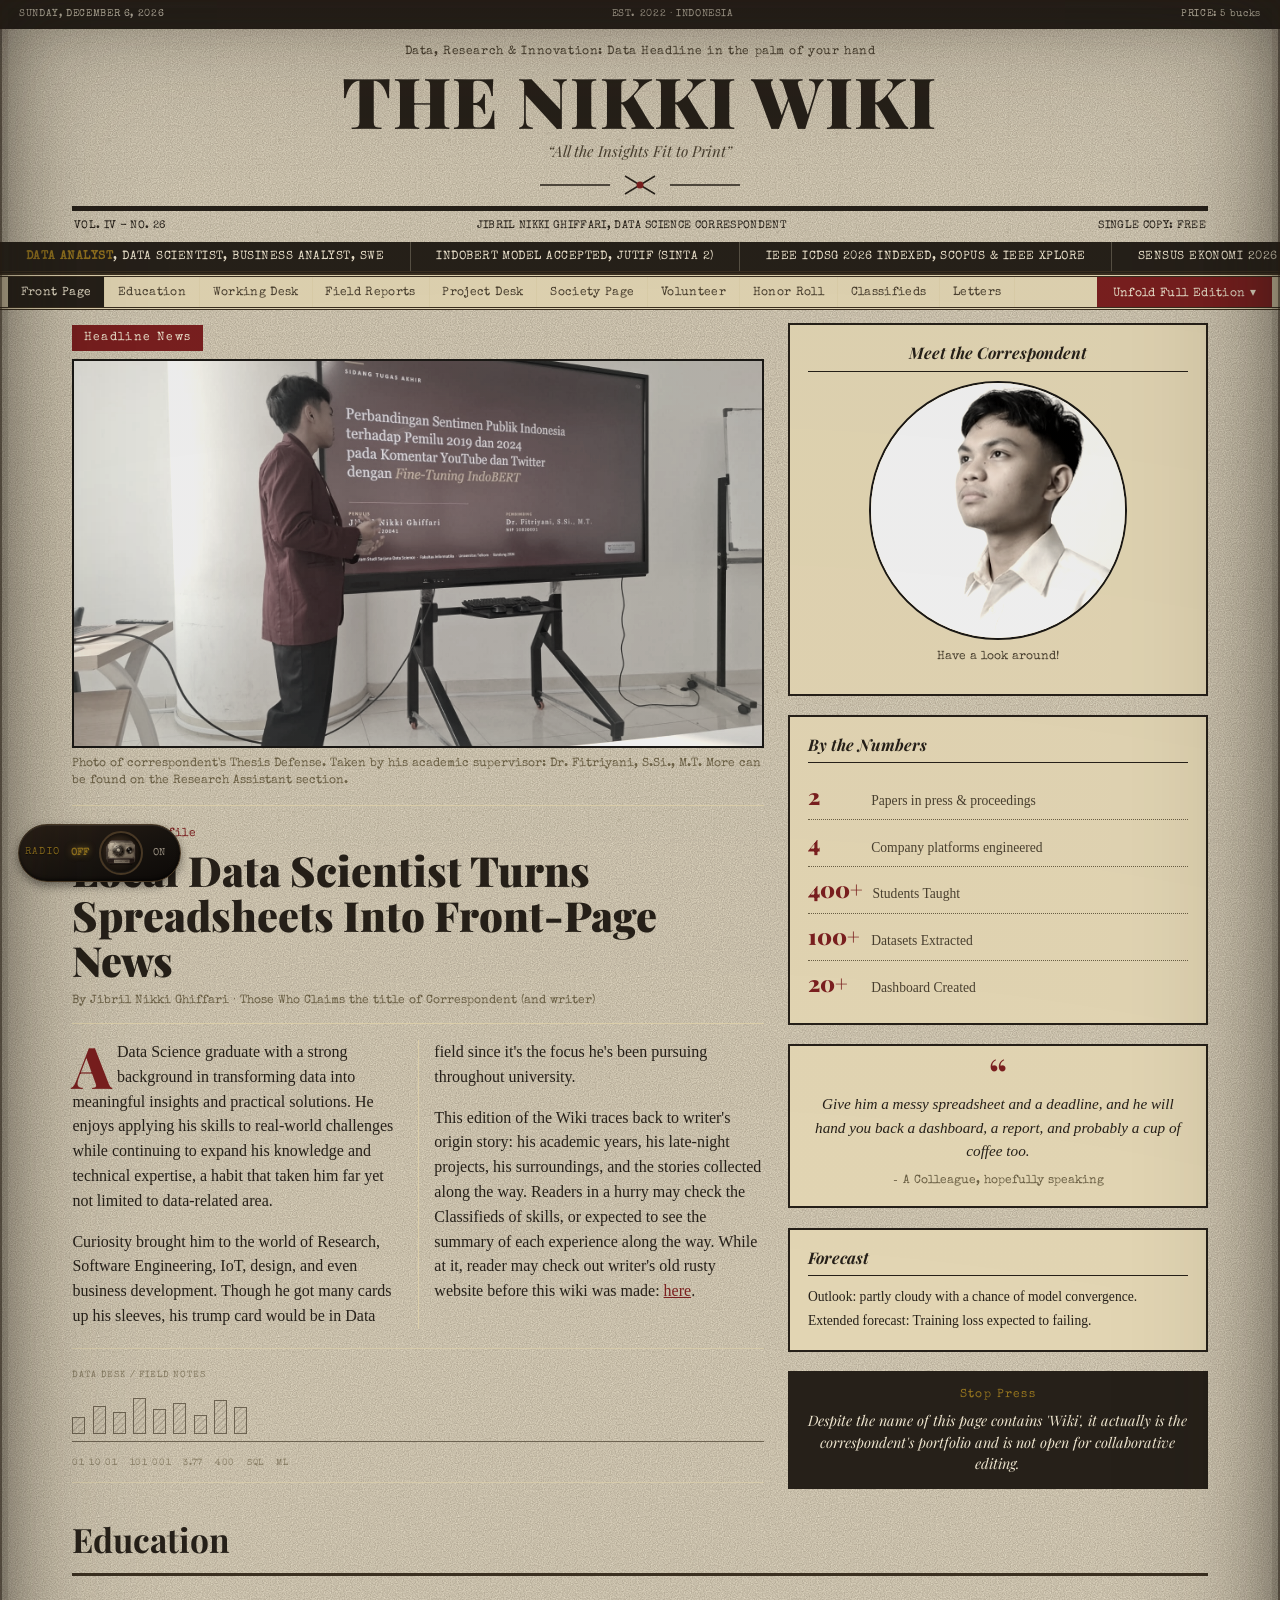
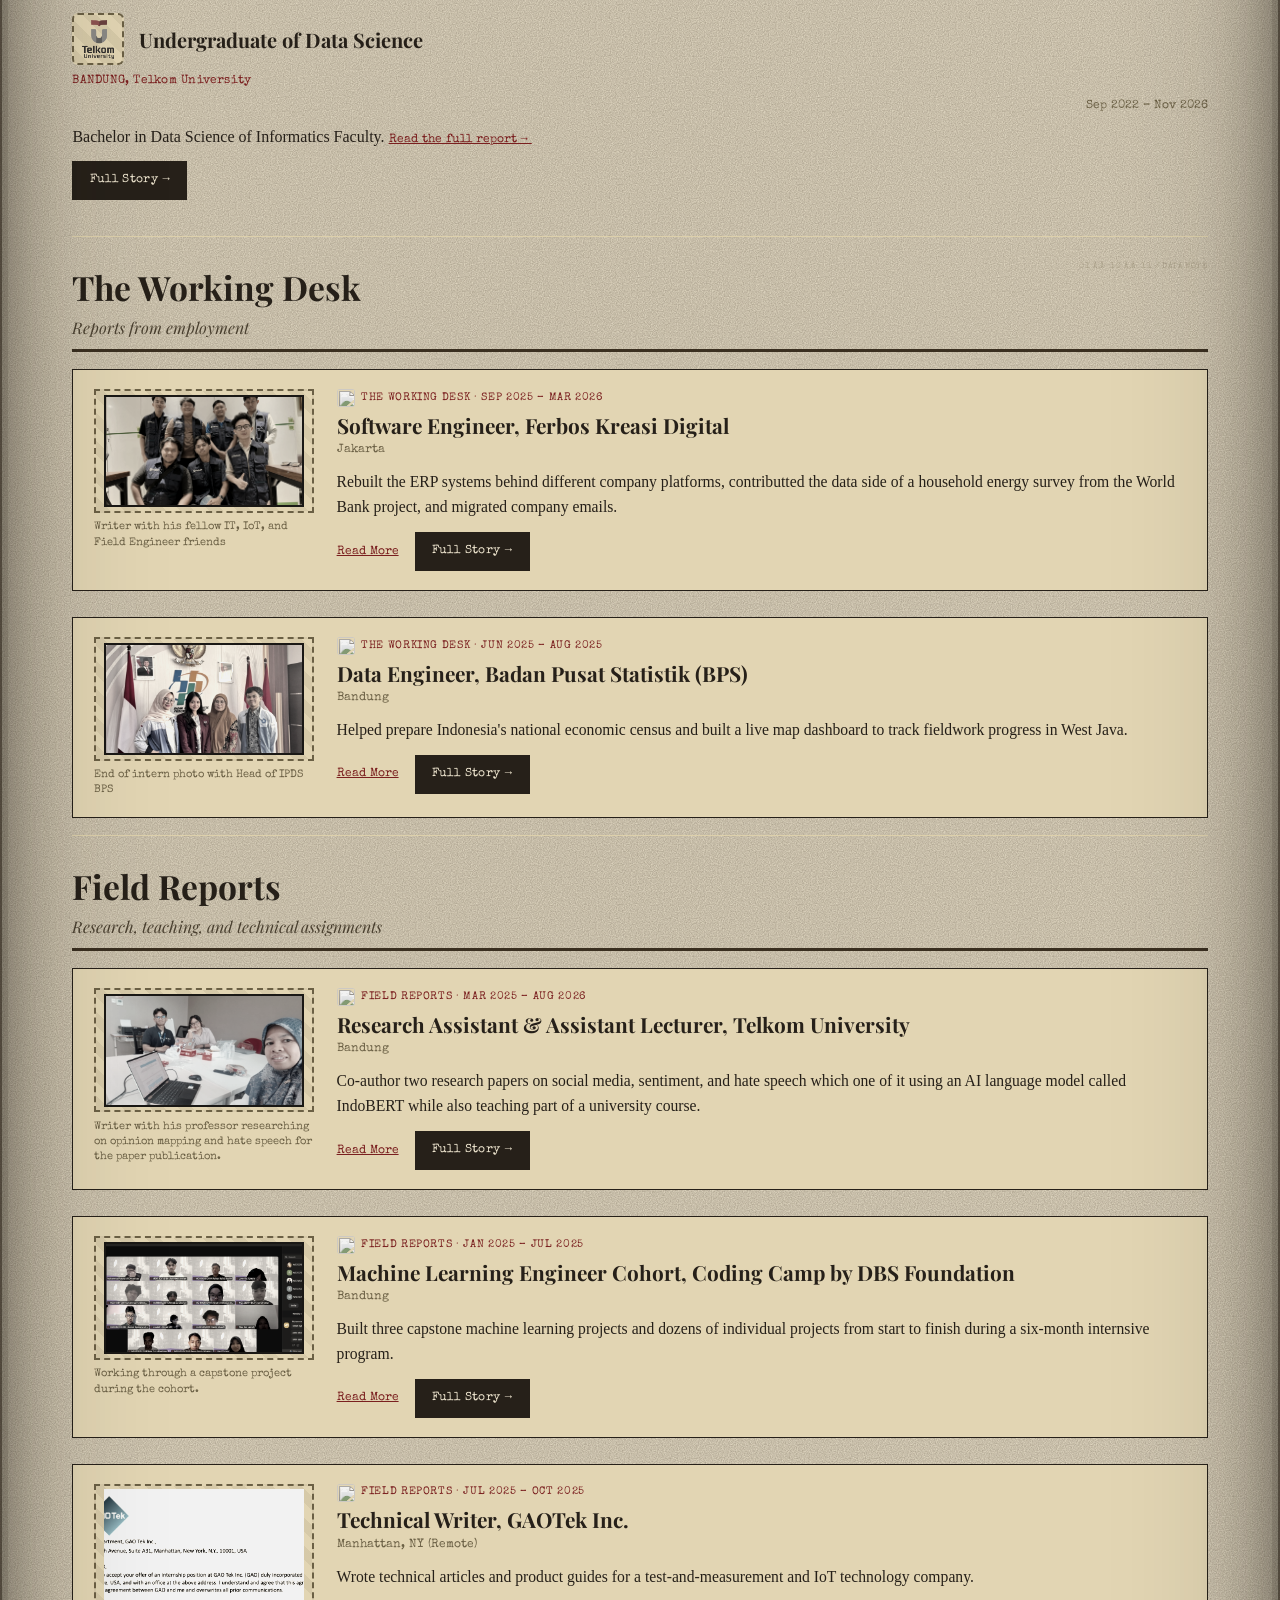
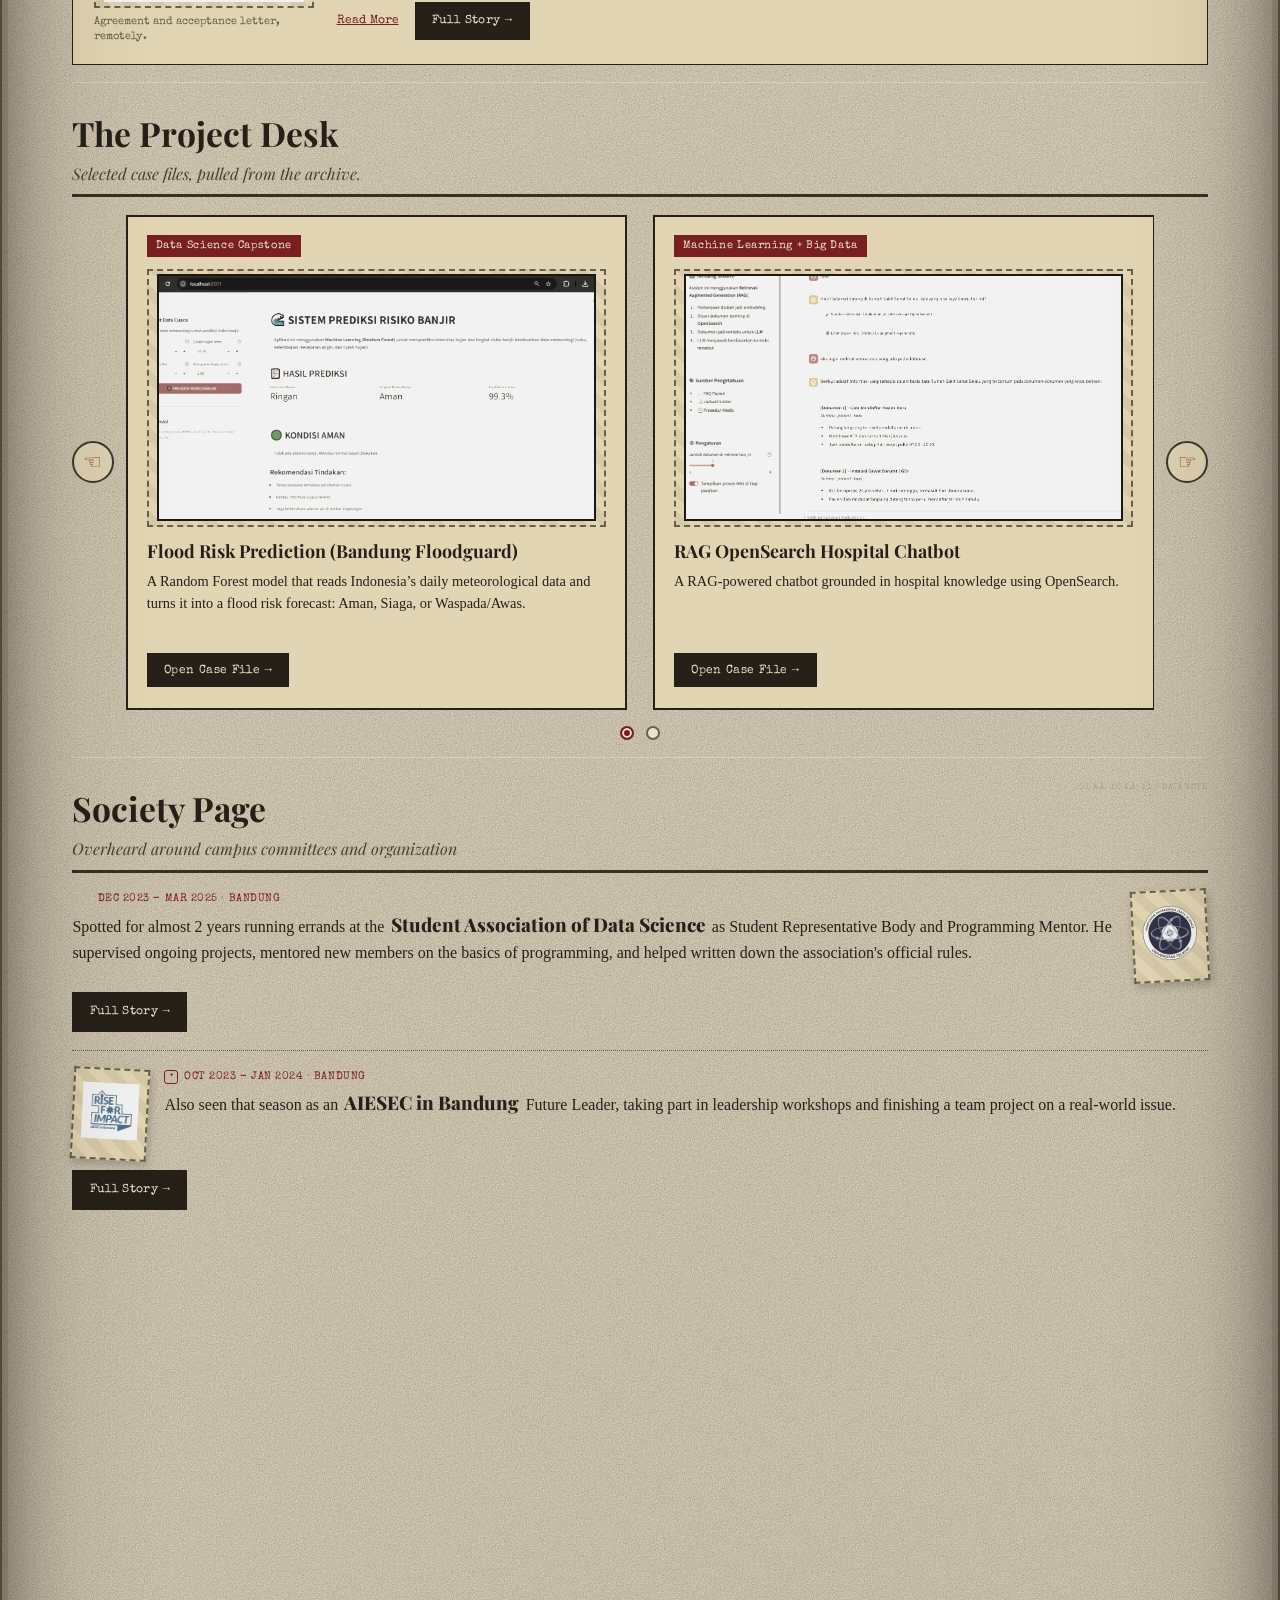
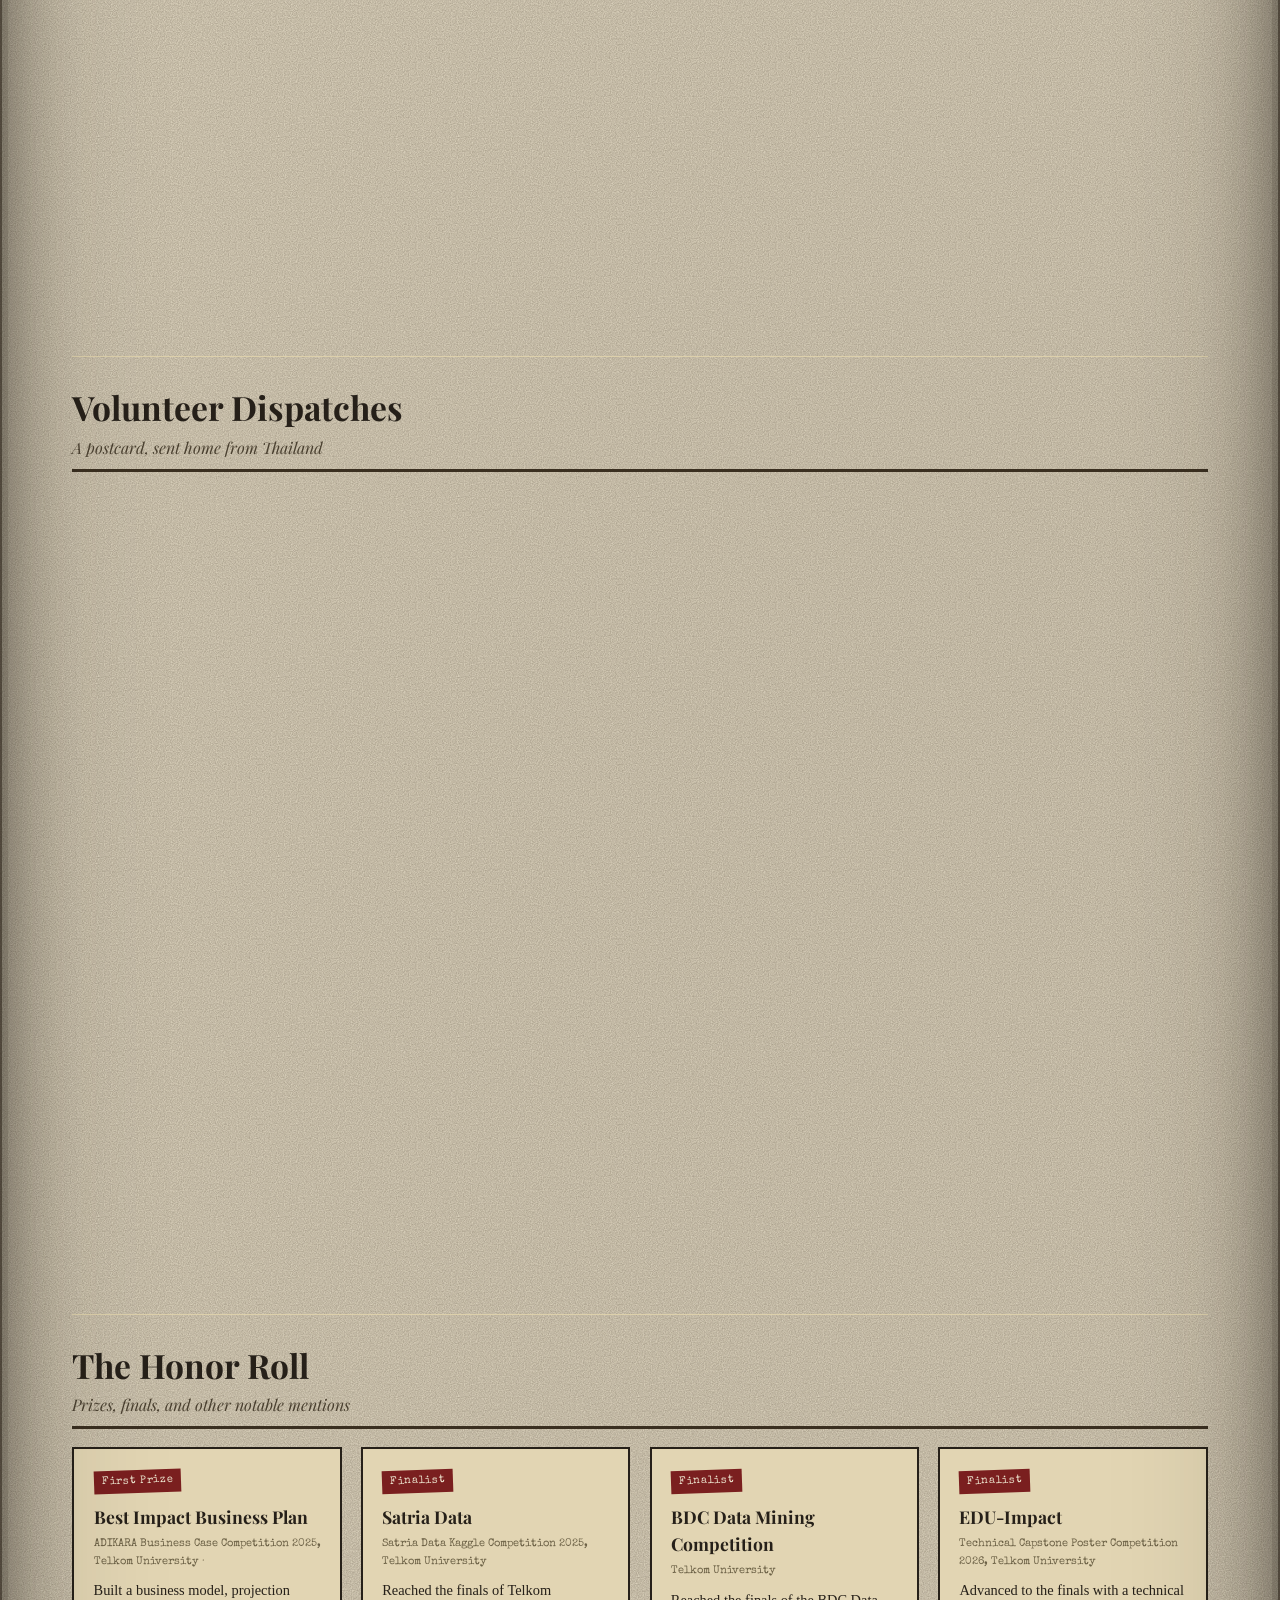
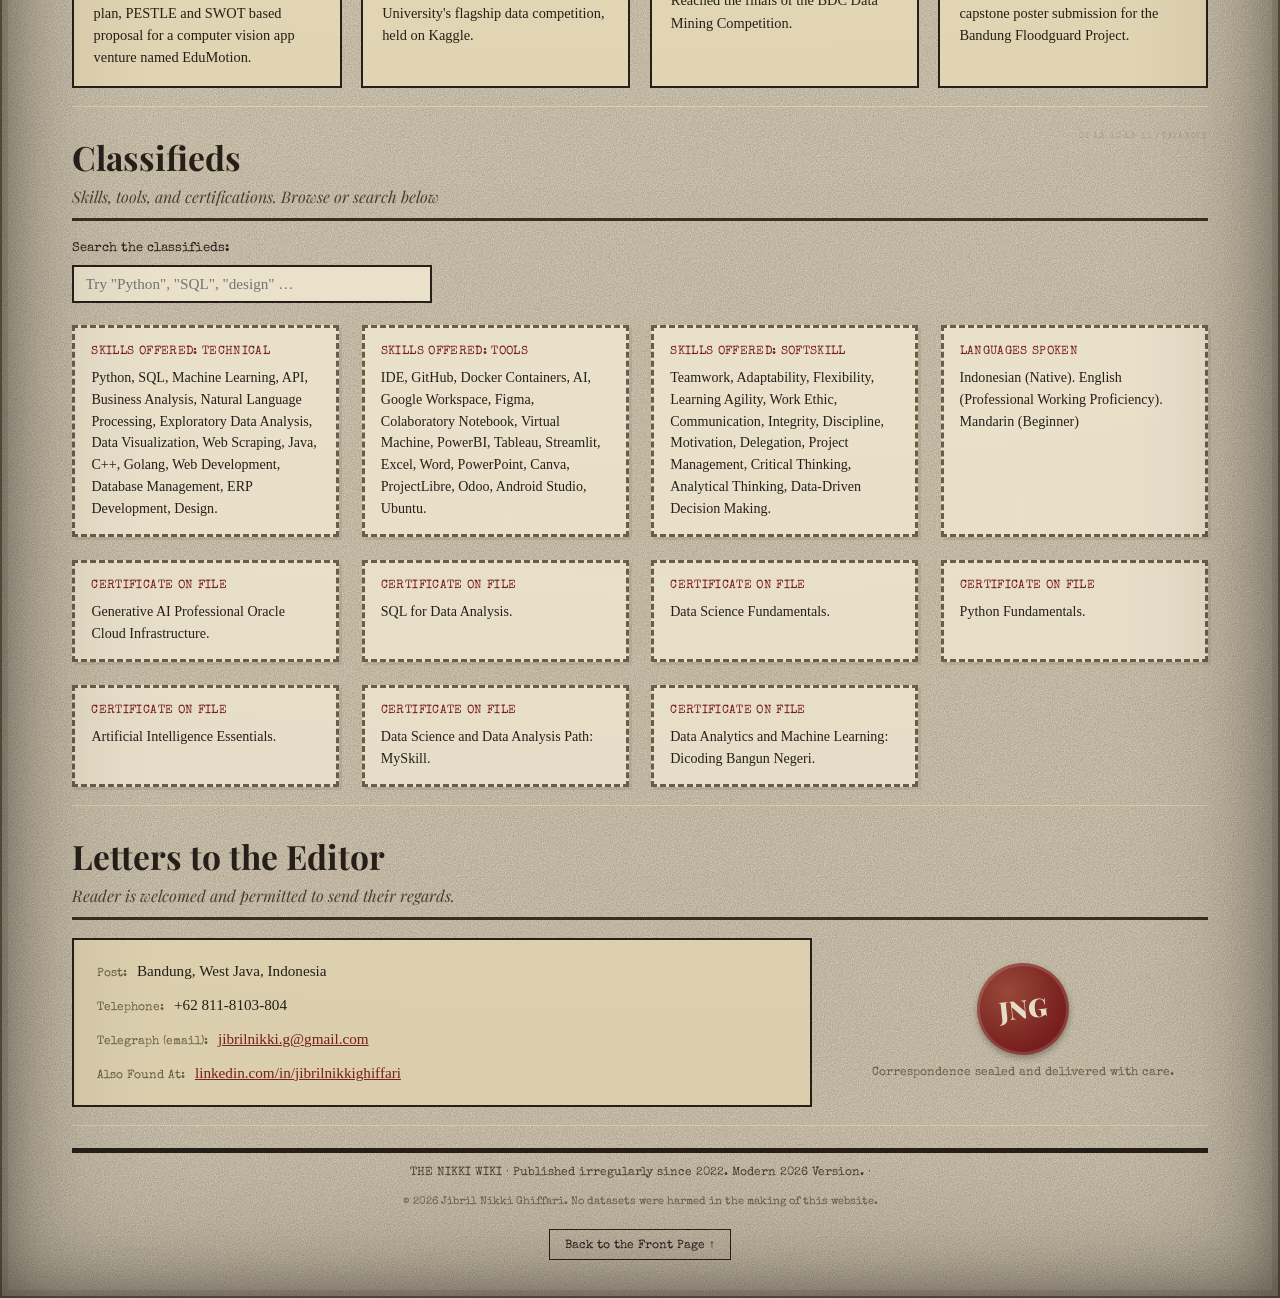
==== commit 98a8fdaf: "Update index.html" ====
--- a/index.html
+++ b/index.html
@@ -24,7 +24,7 @@
       <span class="utility-item utility-center"
         >EST. 2022 &middot; INDONESIA</span
       >
-      <span class="utility-item">PRICE: YOUR ATTENTION</span>
+      <span class="utility-item">PRICE: 5 bucks</span>
     </div>
 
     <!-- ===================== MASTHEAD ===================== -->
--- a/css/style.css
+++ b/css/style.css
@@ -1,5 +1,5 @@
 /* ==========================================================================
-   THE GHIFFARI GAZETTE â€” vintage broadsheet stylesheet
+   THE GHIFFARI GAZETTE Ã¢â‚¬â€ vintage broadsheet stylesheet
    ========================================================================== */
 
 :root {
@@ -73,7 +73,7 @@
 /* OUTLINE SHADOW TEXTURE & ENHANCED VIGNETTE */
 body::after {
   content: '';
-  position: fixed;
+  position: absolute;
   inset: 0;
   pointer-events: none;
   z-index: 999;
@@ -959,7 +959,7 @@
 }
 
 /* ------------------------------ scroll reveal ------------------------------ */
-/* Applied via JS (script.js) to existing cards — no markup changes needed.
+/* Applied via JS (script.js) to existing cards â€” no markup changes needed.
          Elements start slightly lowered and faded, then settle into place. */
 
 .reveal-init {
@@ -1210,7 +1210,7 @@
   }
 
   /* The section nav becomes one horizontally-scrollable strip instead of
-           wrapping into several rows — a stack of nav rows was eating most of
+           wrapping into several rows â€” a stack of nav rows was eating most of
            the screen before any content appeared. Swipe sideways to see more. */
   .section-nav {
     flex-wrap: nowrap;
@@ -1439,7 +1439,7 @@
 
 /* The button itself is now a round dial framing the real radio artwork,
        with sound-wave rings that ping outward while music is genuinely playing
-       (driven by the <audio> element's real play/pause state in script.js —
+       (driven by the <audio> element's real play/pause state in script.js â€”
        not just the on/off intent, so it never animates on a blocked autoplay). */
 .radio-toggle {
   position: relative;
@@ -1485,7 +1485,7 @@
   animation: radio-breathe 2.2s ease-in-out infinite;
 }
 
-/* Simple emoji fallback if the artwork fails to load — never a broken icon.
+/* Simple emoji fallback if the artwork fails to load â€” never a broken icon.
        script.js swaps the <img> for this span directly, so no advanced CSS
        selector support is needed for the fallback to actually show. */
 .radio-image-fallback {
@@ -1555,7 +1555,7 @@
 }
 
 /* ------------------------------------ detail pages --------------------------------- */
-/* Standalone pages under /pages/ â€” the "read more, in full" destination for each entry. */
+/* Standalone pages under /pages/ Ã¢â‚¬â€ the "read more, in full" destination for each entry. */
 
 .detail-header {
   max-width: 720px;
@@ -1655,7 +1655,7 @@
   }
 }
 
-/* ==========================================================================\n   NIKKI TICKER â€” subtle data-paper polish\n   These overrides preserve the original broadsheet layout while tightening\n   the front-page proportions and adding restrained data-themed ornament.\n   ========================================================================== */
+/* ==========================================================================\n   NIKKI TICKER Ã¢â‚¬â€ subtle data-paper polish\n   These overrides preserve the original broadsheet layout while tightening\n   the front-page proportions and adding restrained data-themed ornament.\n   ========================================================================== */
 
 /* A quiet background engraving: grid + data points, intentionally faint. */
 body::before {
@@ -1708,7 +1708,7 @@
 }
 
 /* ============================================================================
-                   HEADLINE NEWS — HORIZONTAL OLD TV SIGNAL BUZZ
+                   HEADLINE NEWS â€” HORIZONTAL OLD TV SIGNAL BUZZ
                    Scoped ONLY to the Headline News photograph.
                    ============================================================================ */
 .headline-tv-screen {
@@ -1726,7 +1726,7 @@
   will-change: transform, filter;
 }
 
-/* Vertical signal bars moving LEFT → RIGHT.
+/* Vertical signal bars moving LEFT â†’ RIGHT.
                    This is intentionally horizontal, rather than a vertical scan. */
 .headline-tv-screen::before {
   content: '';
@@ -1784,7 +1784,7 @@
   animation: headline-tv-horizontal-interference 0.72s steps(8, end) both;
 }
 
-/* Fast horizontal CRT flicker — NO shake, NO vertical movement, NO ripple. */
+/* Fast horizontal CRT flicker â€” NO shake, NO vertical movement, NO ripple. */
 @keyframes headline-tv-horizontal-flicker {
   0%,
   100% {
@@ -1836,7 +1836,7 @@
   }
 }
 
-/* Bright interference travels LEFT → RIGHT. */
+/* Bright interference travels LEFT â†’ RIGHT. */
 @keyframes headline-tv-horizontal-interference {
   0% {
     left: -30%;
@@ -1968,13 +1968,13 @@
   line-height: 1.45;
 }
 
-/* Occasional tiny data marks in the paper margins â€” deliberately subtle. */
+/* Occasional tiny data marks in the paper margins Ã¢â‚¬â€ deliberately subtle. */
 .paper-section:nth-of-type(3n) {
   position: relative;
 }
 
 .paper-section:nth-of-type(3n)::after {
-  content: '01 Â· 10 Â· 11  /  DATA NOTE';
+  content: '01 Ã‚Â· 10 Ã‚Â· 11  /  DATA NOTE';
   position: absolute;
   right: 0;
   top: 1.5rem;
@@ -2000,15 +2000,15 @@
 }
 
 /* ==========================================================================
-                 THE PROJECT DESK — newspaper-style project cards + case-file dossier
+                 THE PROJECT DESK â€” newspaper-style project cards + case-file dossier
                  Cards show only the essentials; the "Open Case File" button reveals the
                  full write-up in a focused note, inspired by the document/journal screens
-                 in games like Resident Evil — the page stays visible behind a dimmed,
+                 in games like Resident Evil â€” the page stays visible behind a dimmed,
                  blurred backdrop while the note itself takes full attention.
               
                  Browsing between cards is a card-catalog drawer, not a slideshow: drag or
-                 swipe the row, or press the printer's-manicule stamps (☜ ☞) at either
-                 side — a nod to the pointing-hand ornament old typesetters used in the
+                 swipe the row, or press the printer's-manicule stamps (â˜œ â˜ž) at either
+                 side â€” a nod to the pointing-hand ornament old typesetters used in the
                  margins to say "see here."
                  ========================================================================== */
 
@@ -2165,7 +2165,7 @@
   }
 
   /* Tighten the case-file cards so they don't stretch tall on narrow
-                   screens — smaller type, less breathing room between
+                   screens â€” smaller type, less breathing room between
                    elements, and a clamped teaser so copy length can't push
                    the card height around from card to card. */
   .project-carousel {
@@ -2204,6 +2204,14 @@
     -webkit-box-orient: vertical;
     -webkit-line-clamp: 3;
     overflow: hidden;
+  }
+
+  /* Show exactly one case file at a time on mobile â€” two narrow cards
+     side by side read as cramped and accidental, not intentional. Each
+     card now fills the whole carousel viewport; the manicule arrows
+     step between them one at a time. */
+  .project-card {
+    width: 100%;
   }
 }
 
@@ -2371,7 +2379,7 @@
 }
 
 /* ============================================================
-           SOCIETY PAGE — clearer organization names + readable body
+           SOCIETY PAGE â€” clearer organization names + readable body
            ============================================================ */
 
 .gossip-entry {
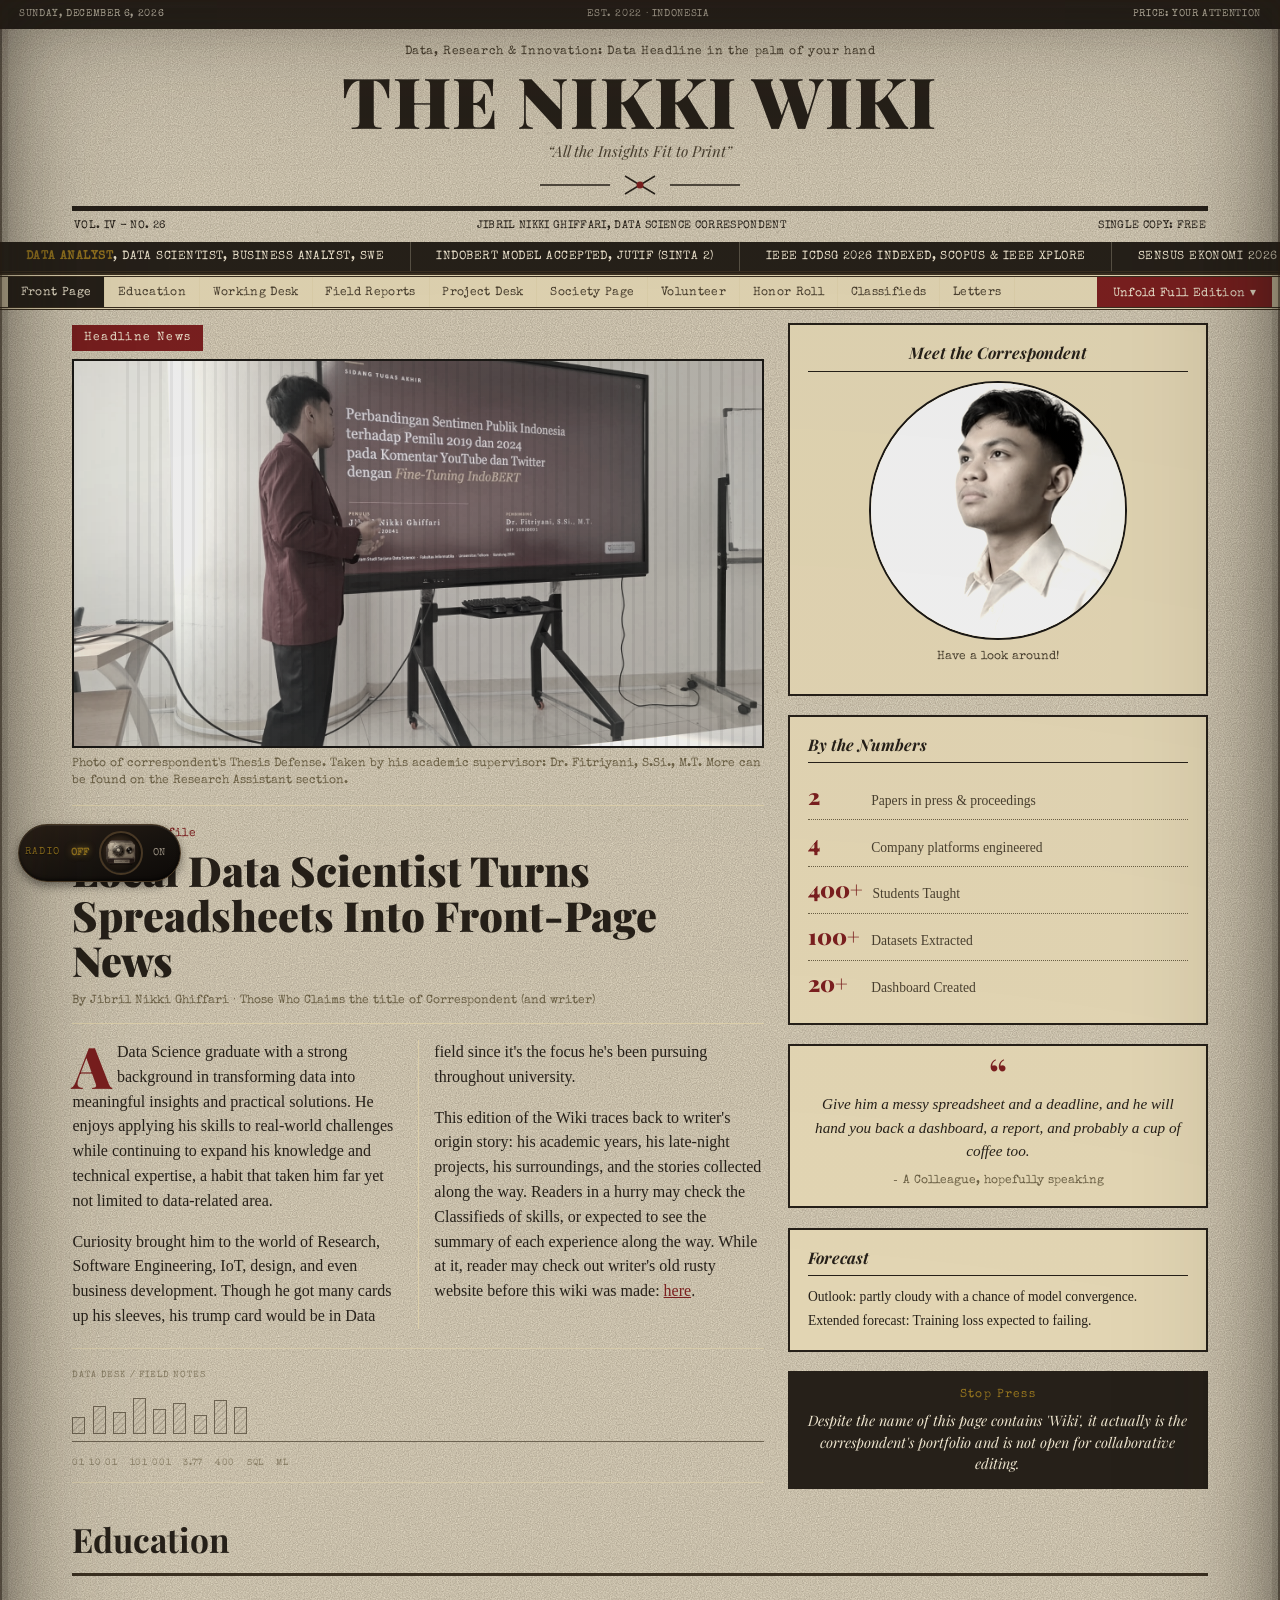
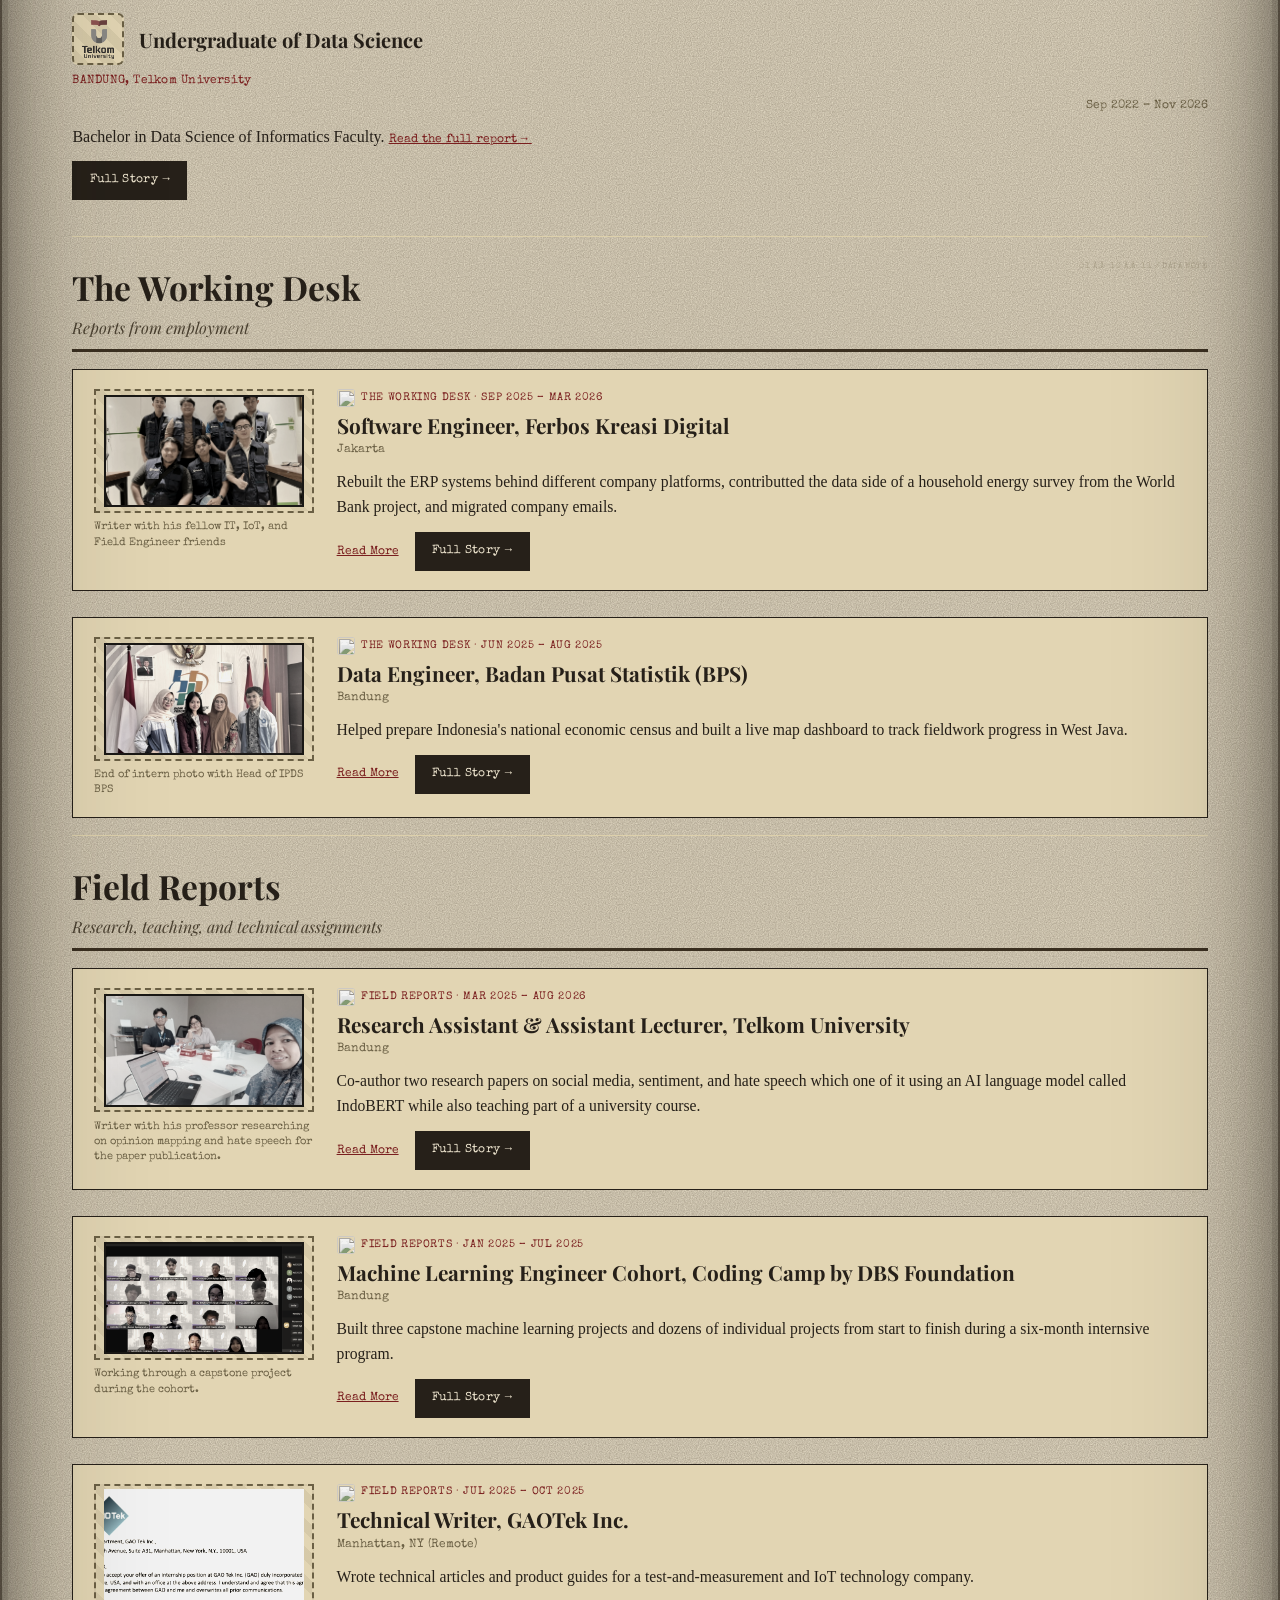
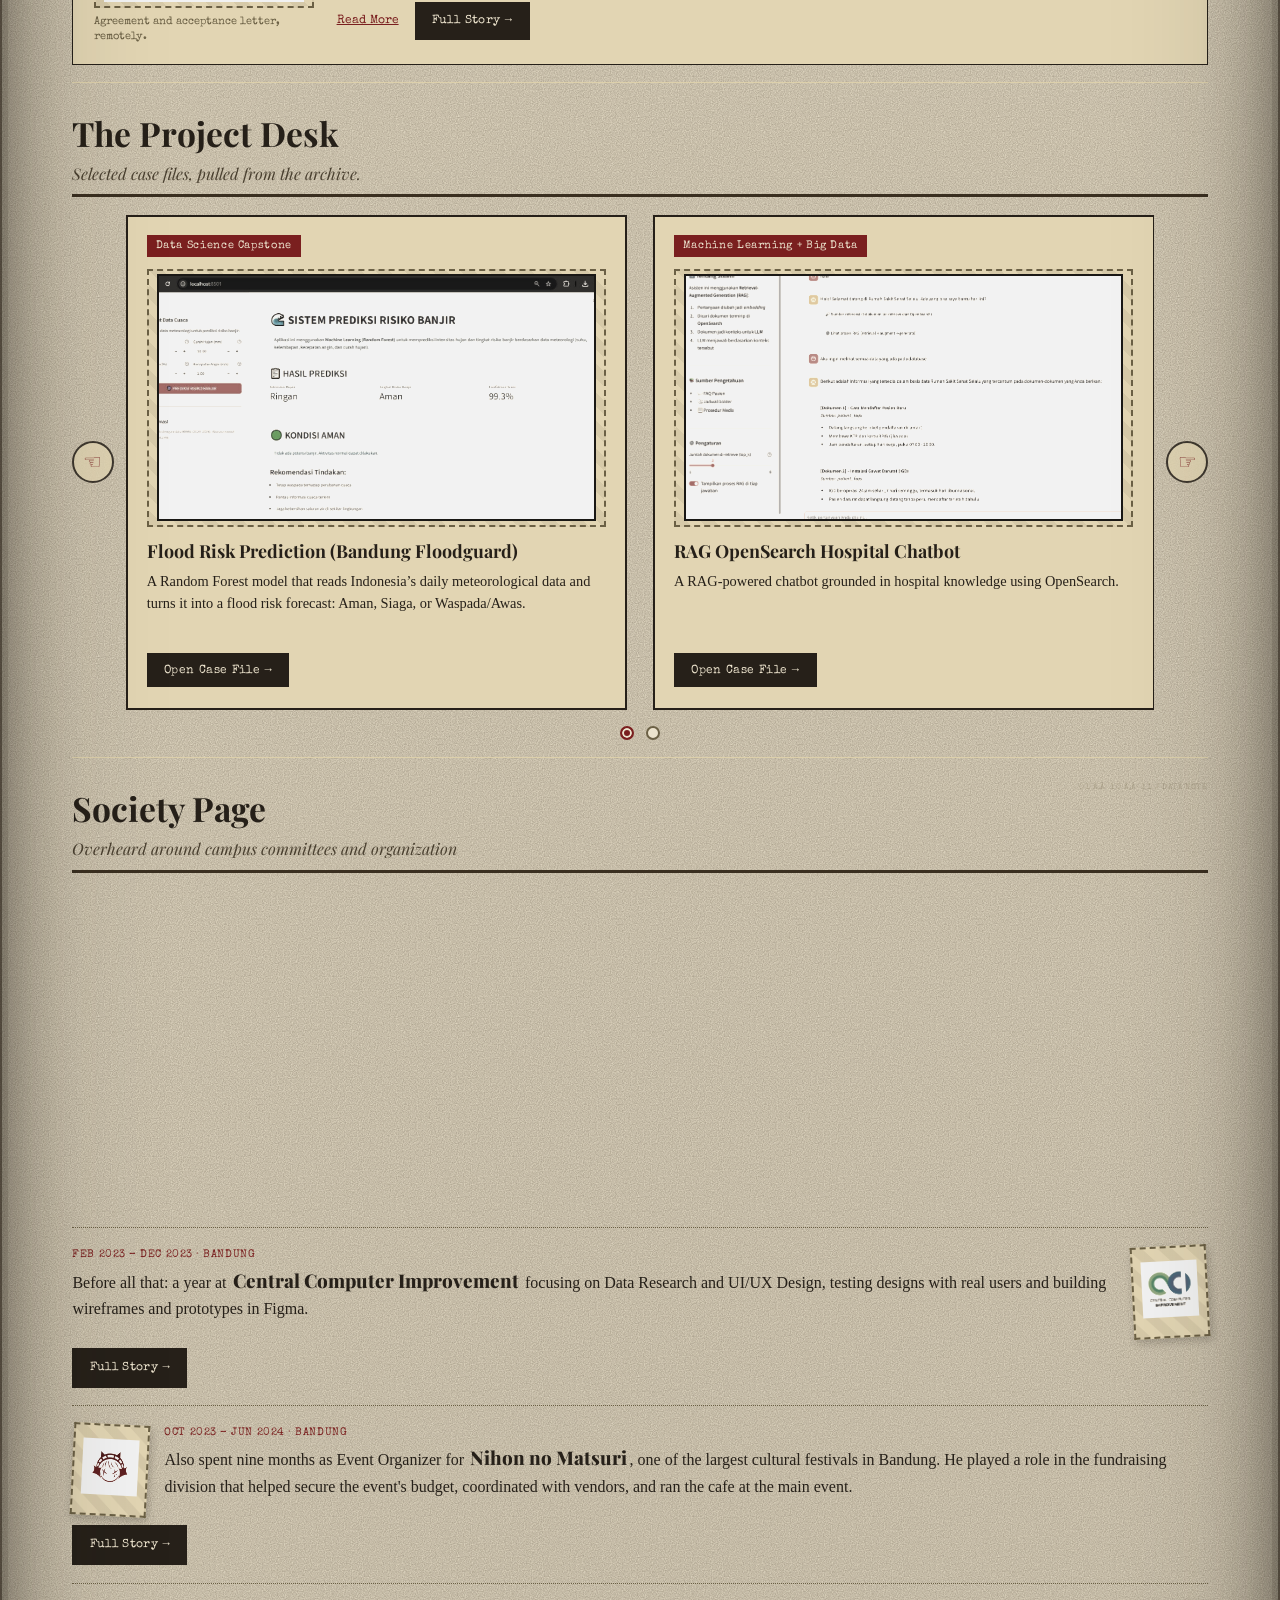
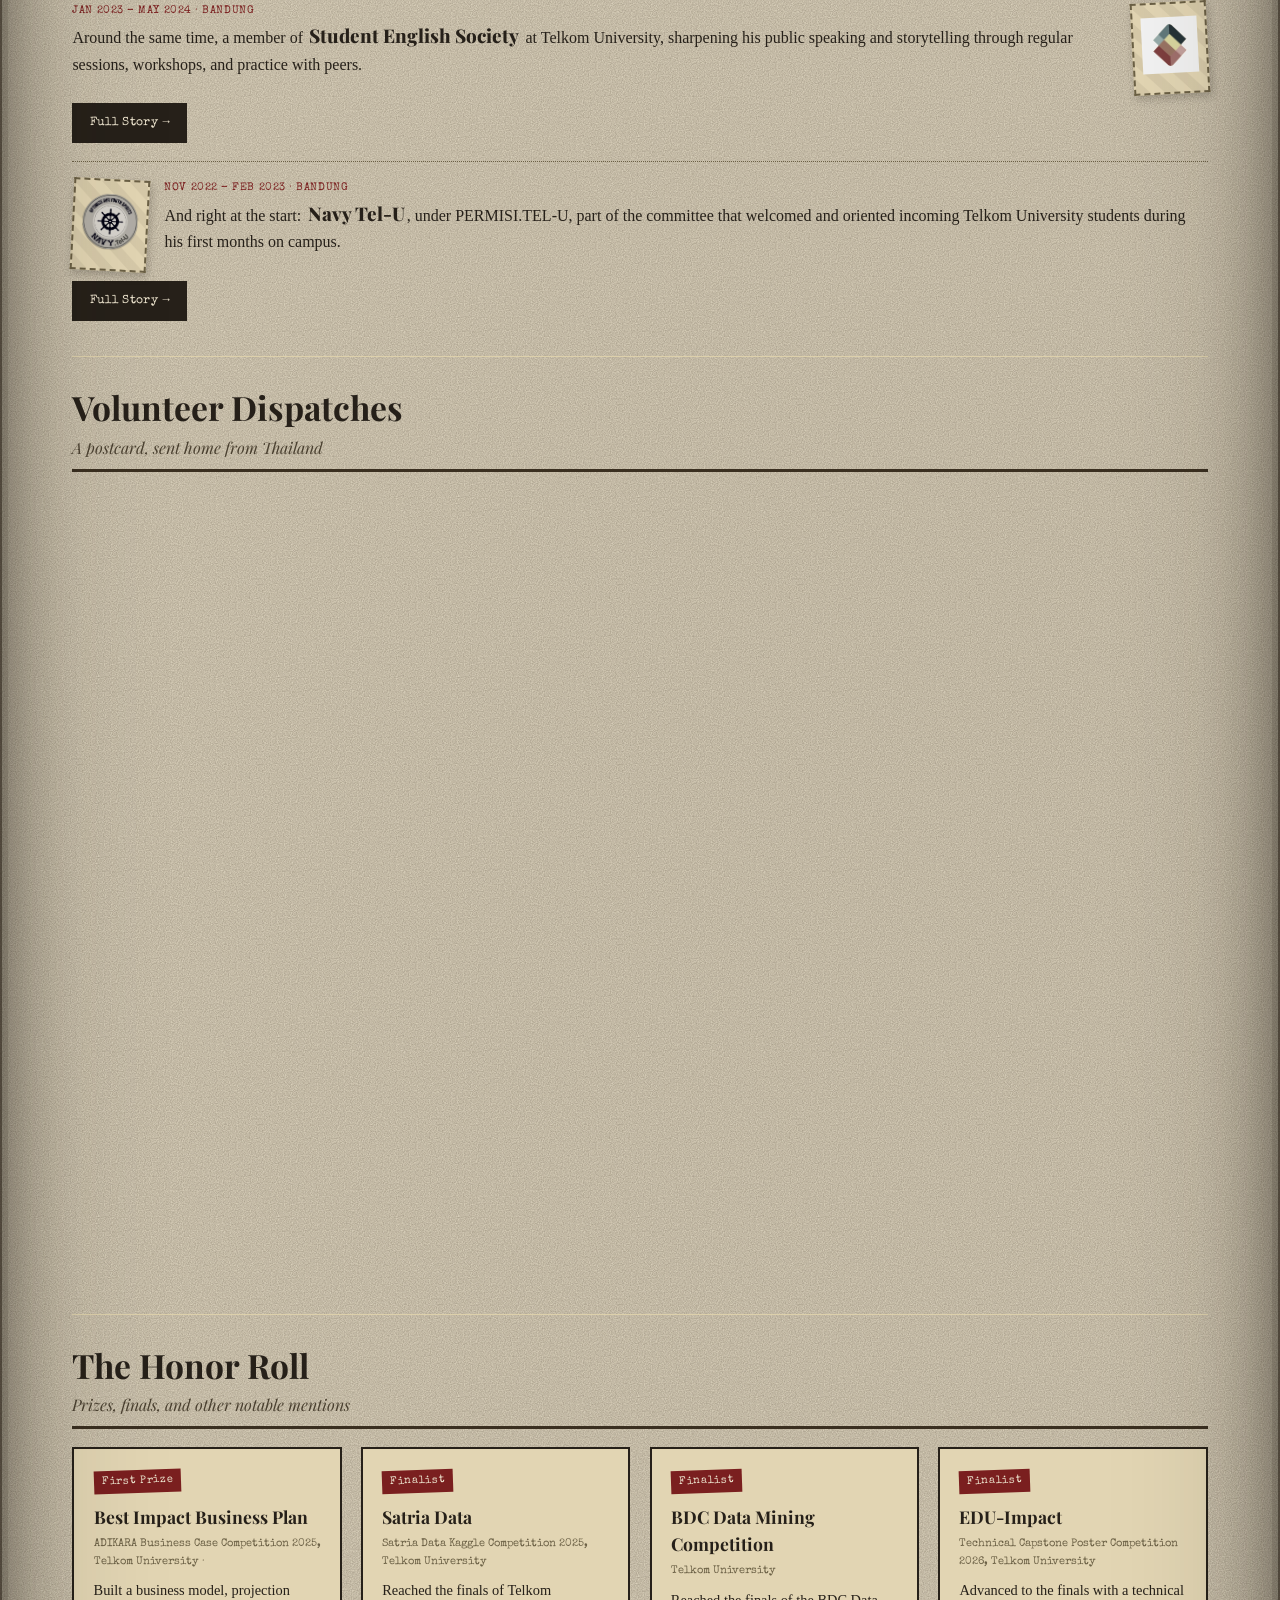
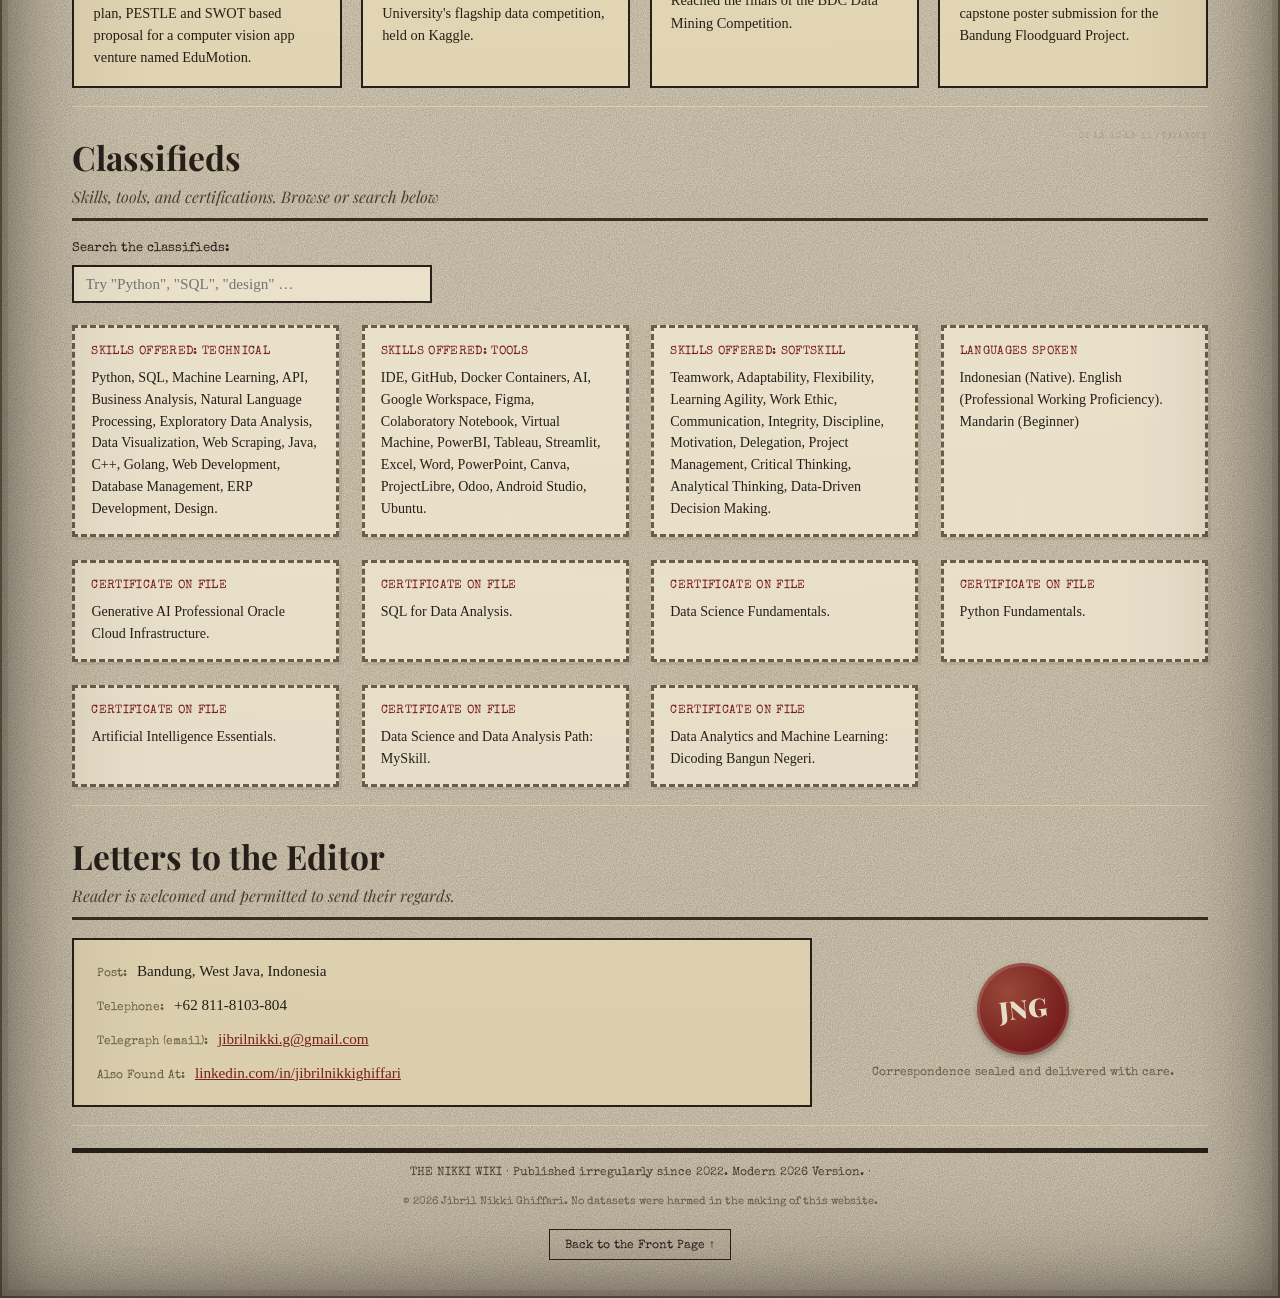
==== commit 80f4abf2: "Update index.html" ====
--- a/index.html
+++ b/index.html
@@ -24,7 +24,7 @@
       <span class="utility-item utility-center"
         >EST. 2022 &middot; INDONESIA</span
       >
-      <span class="utility-item">PRICE: 5 bucks</span>
+      <span class="utility-item">PRICE: YOUR ATTENTION</span>
     </div>
 
     <!-- ===================== MASTHEAD ===================== -->
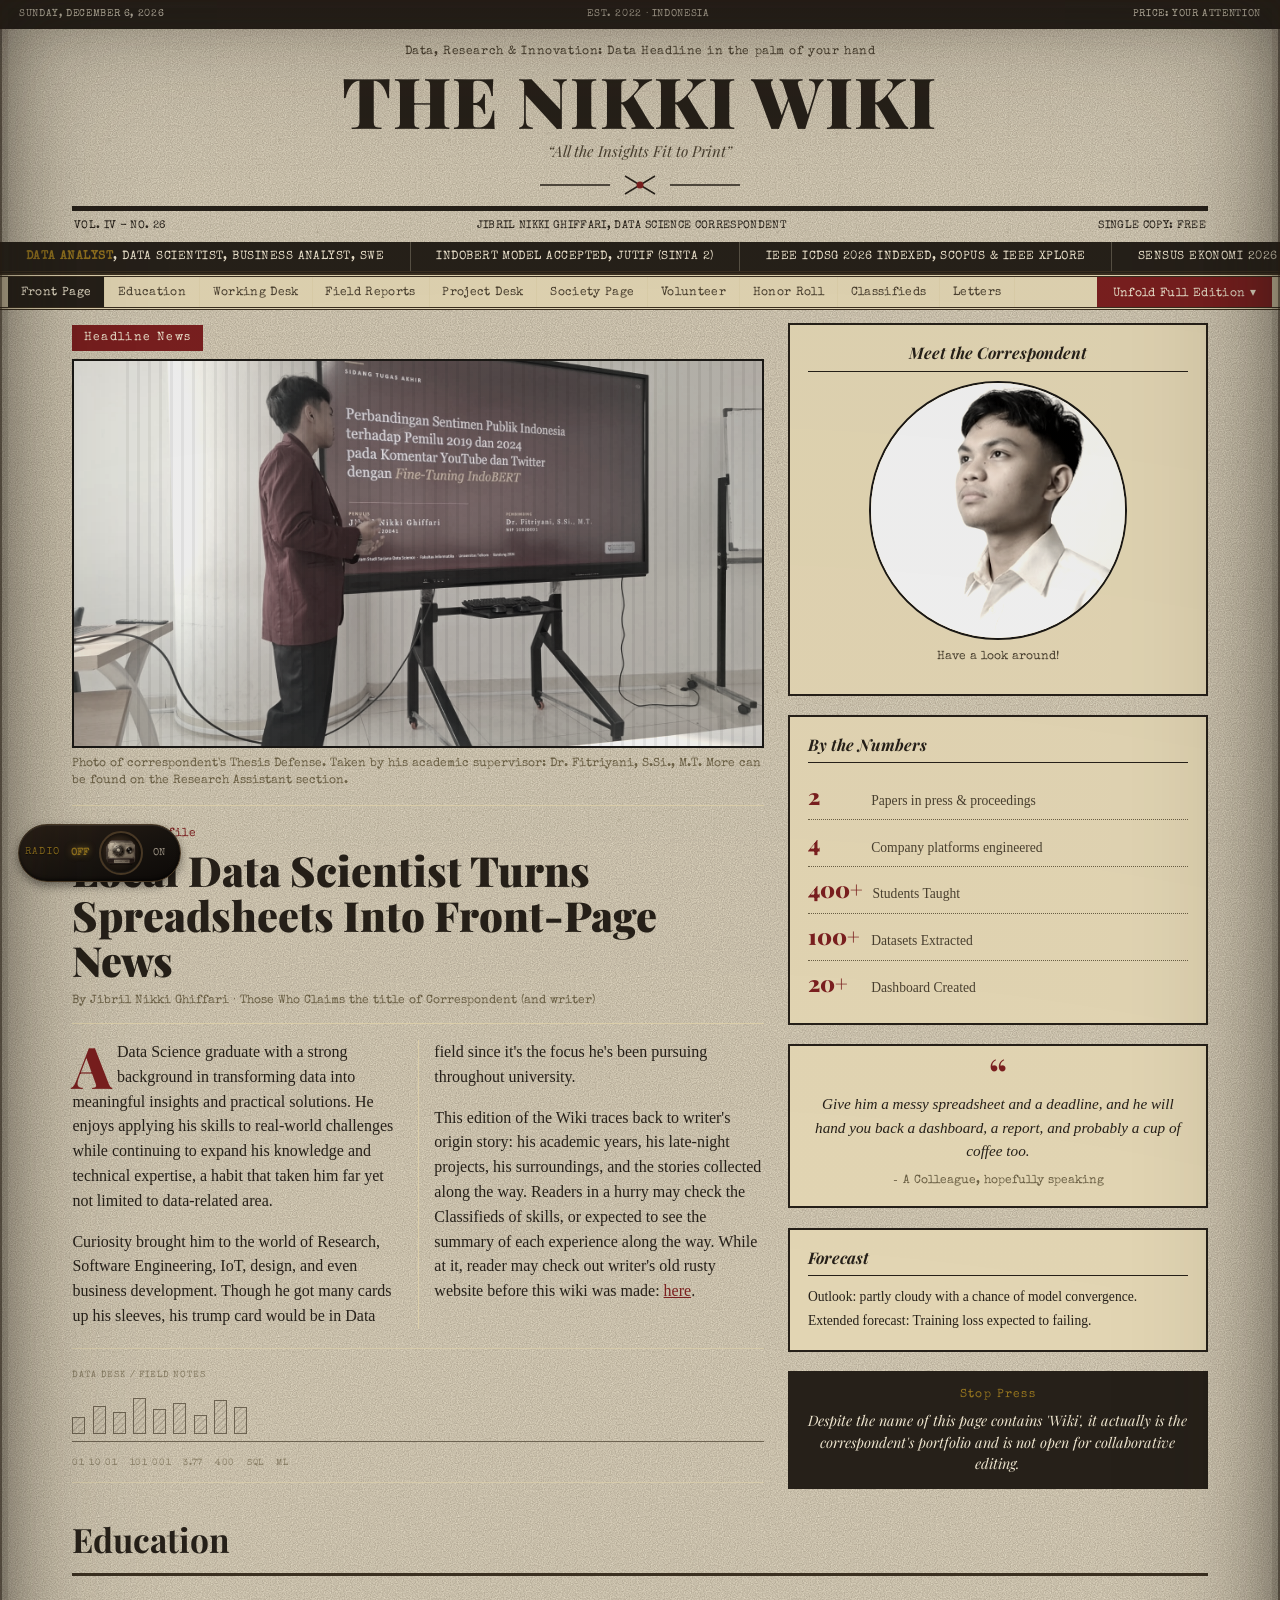
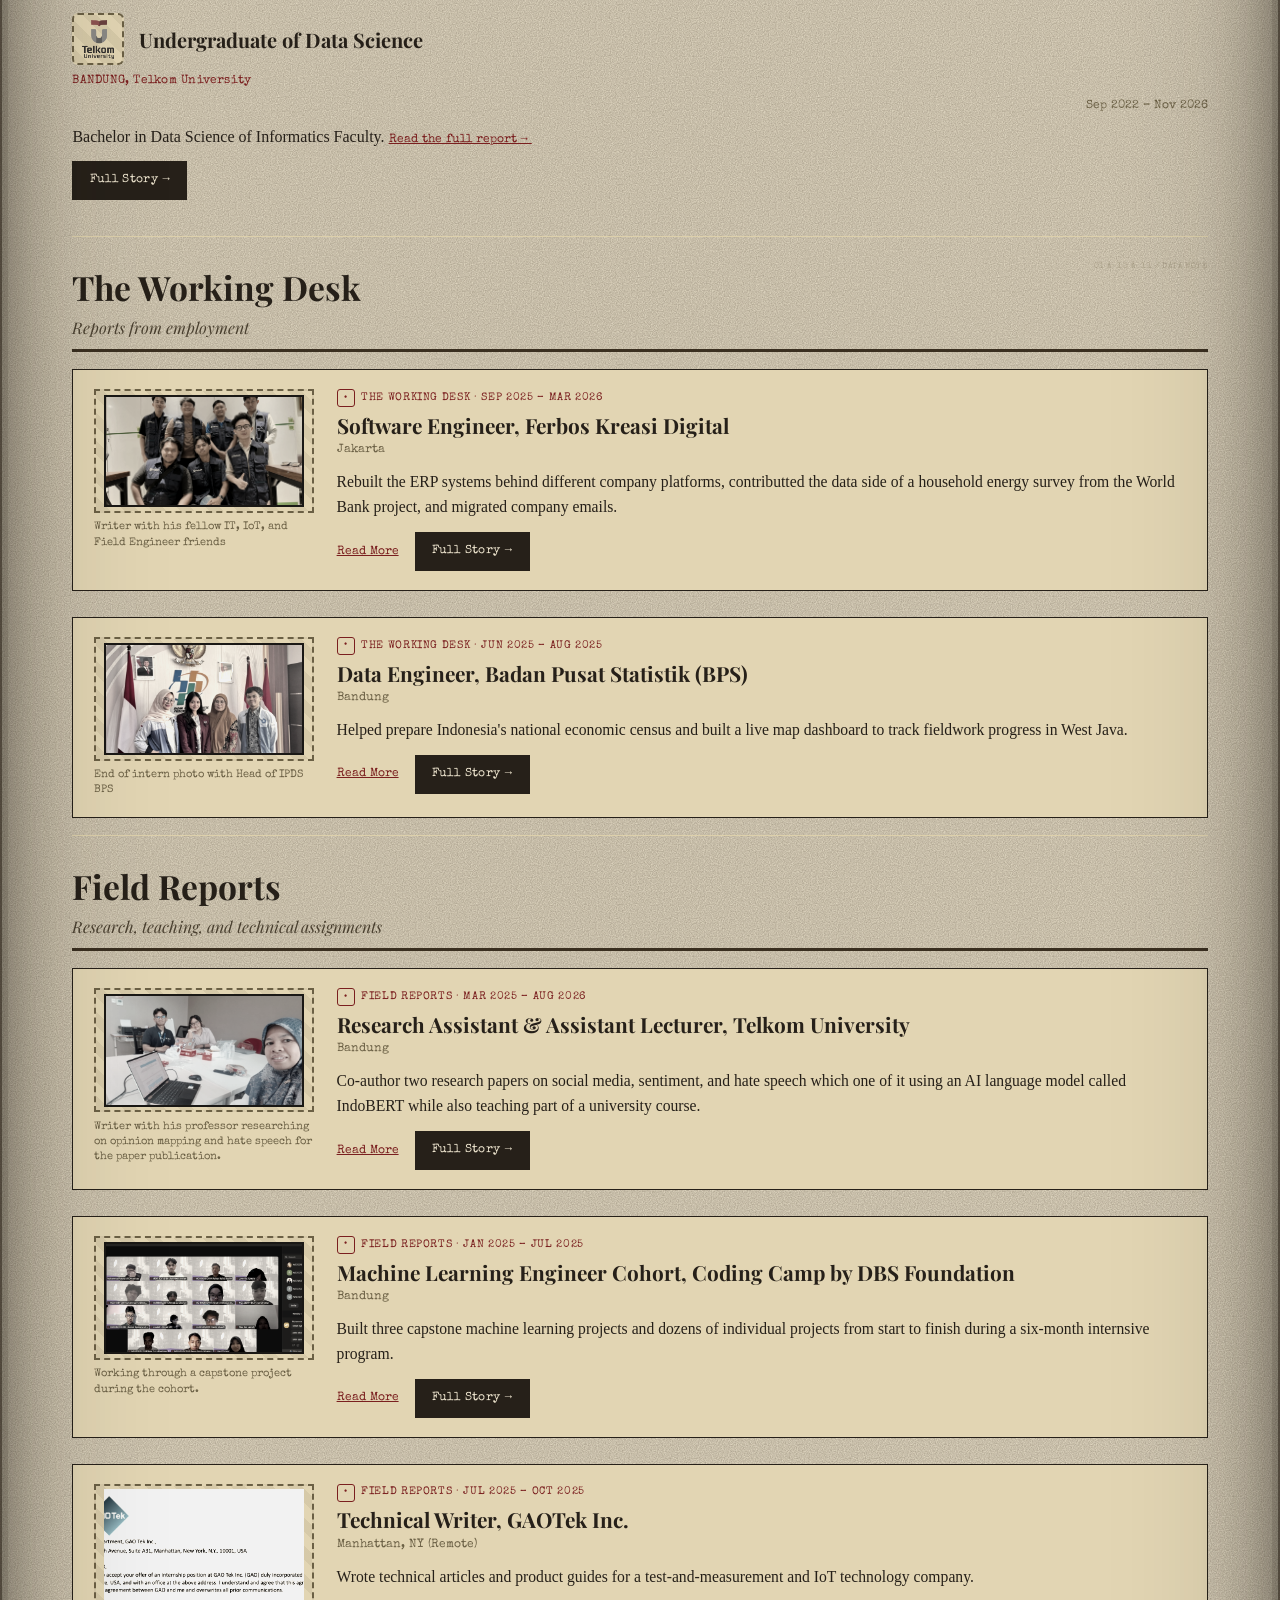
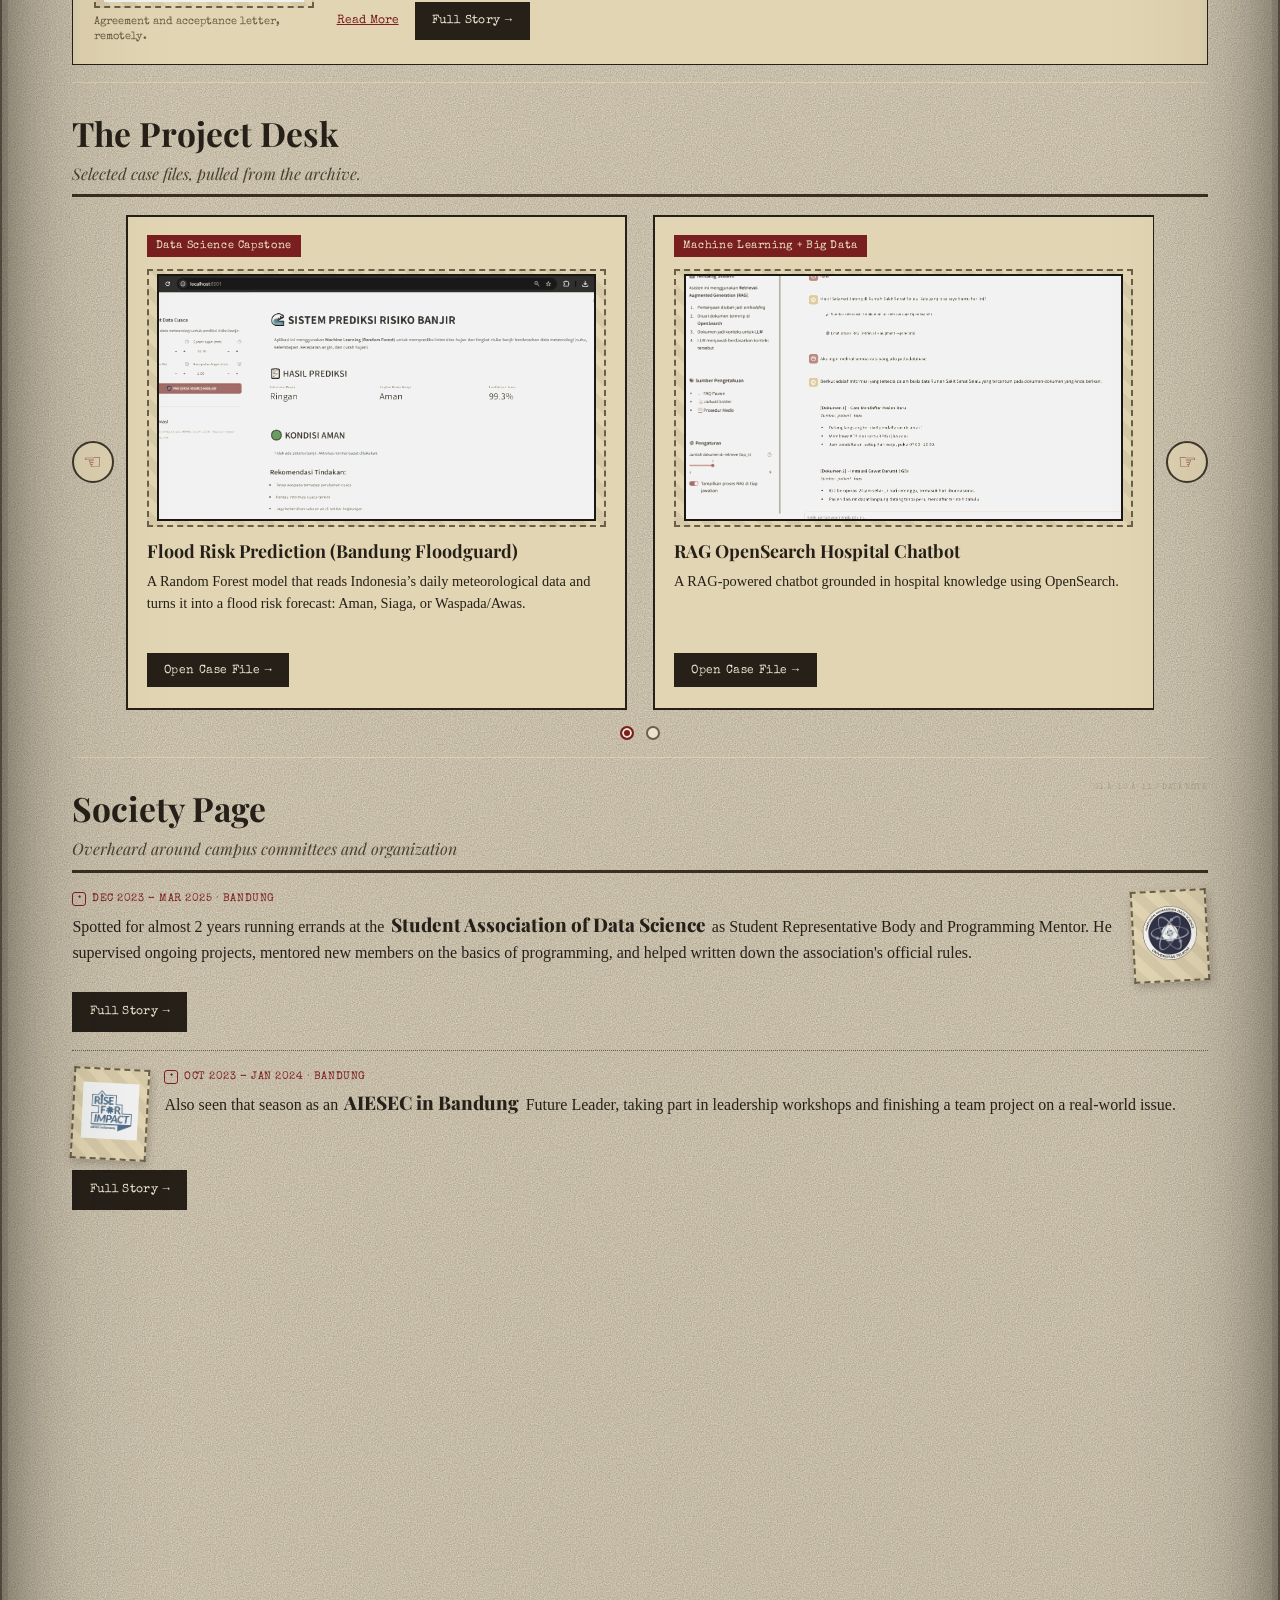
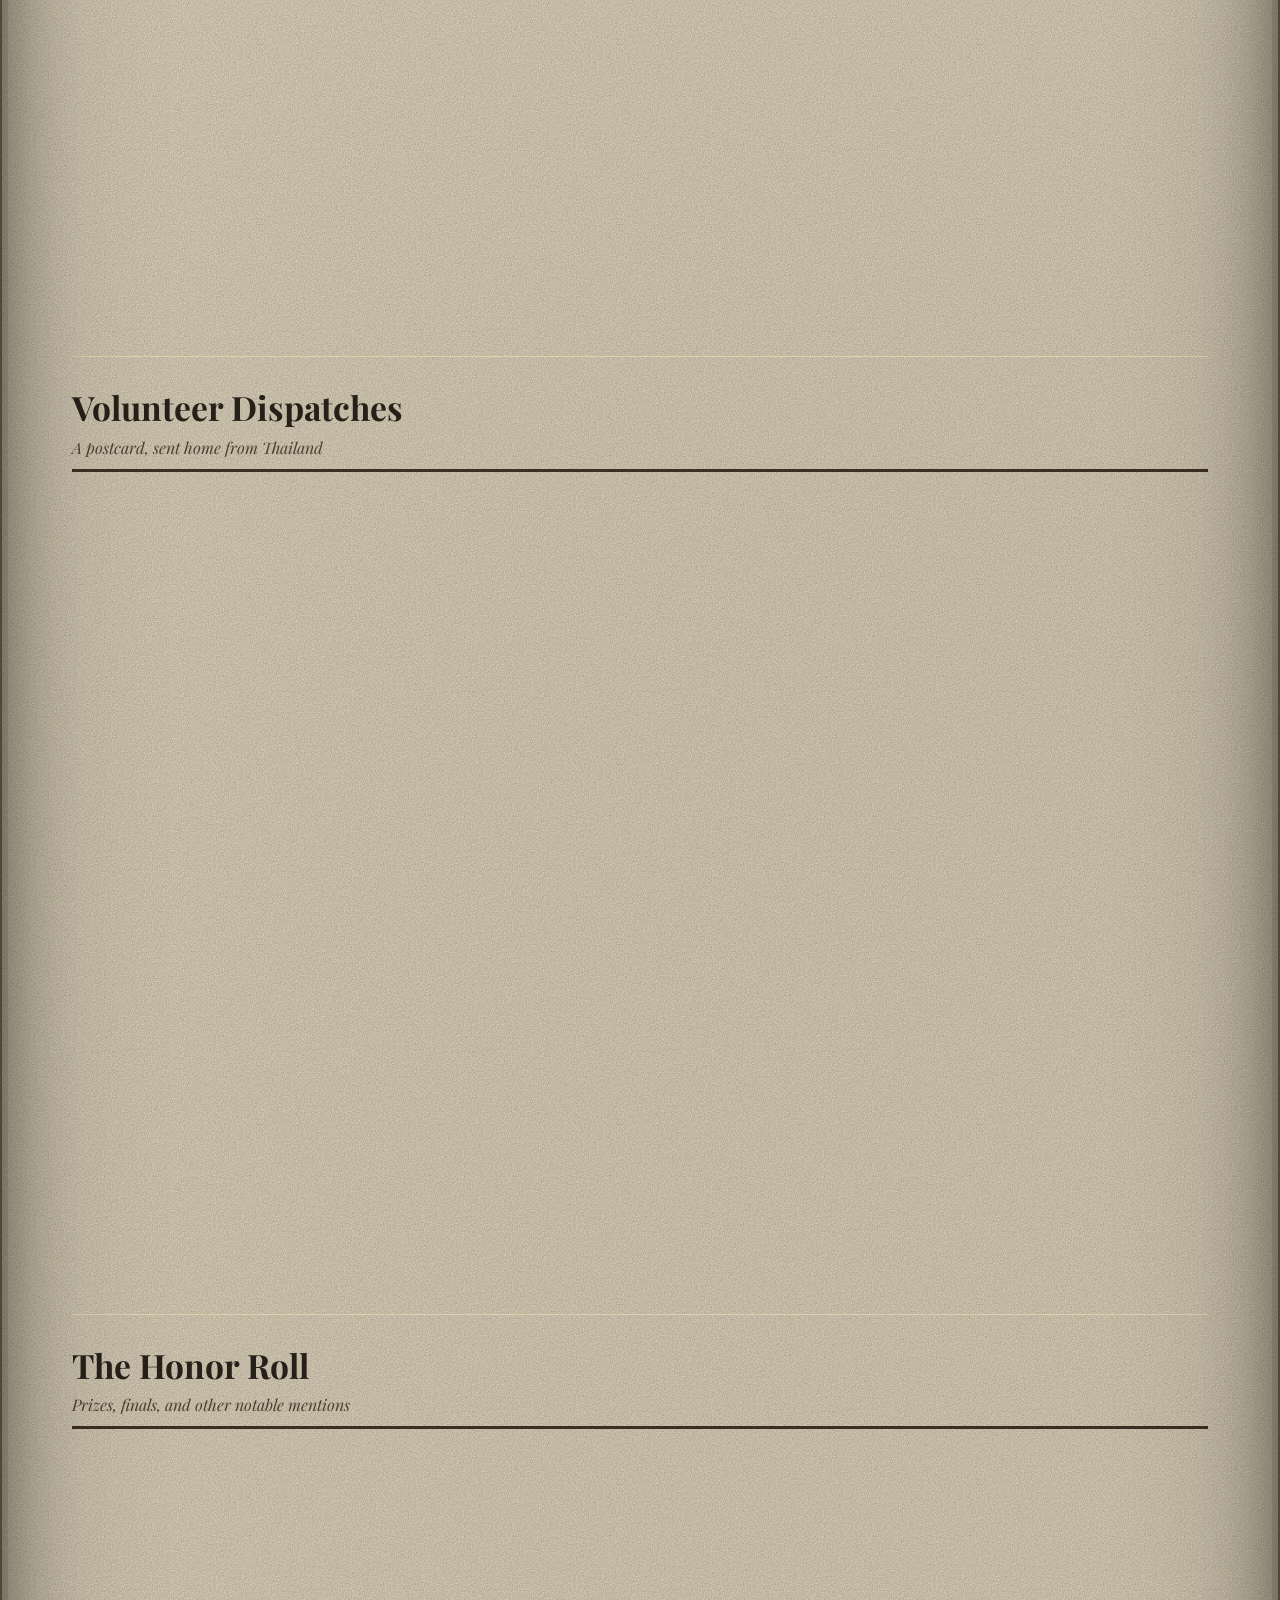
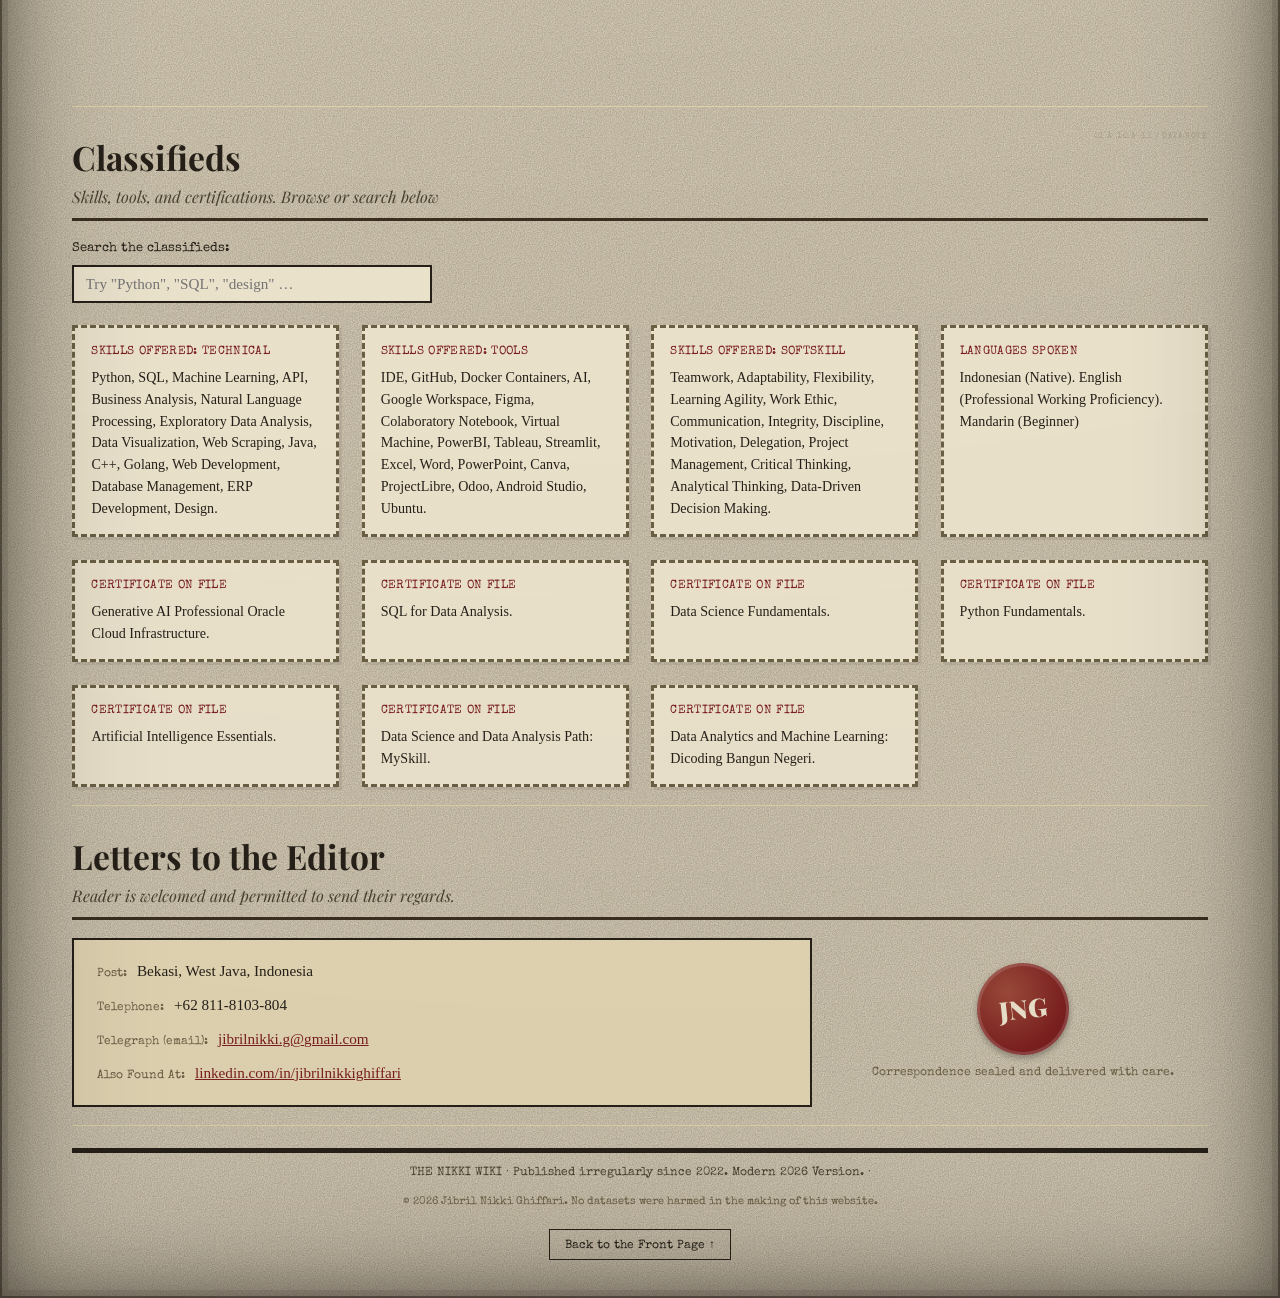
==== commit ef7d910f: "Update index.html" ====
--- a/index.html
+++ b/index.html
@@ -1410,7 +1410,7 @@
         <div class="letters-grid">
           <div class="letter-box">
             <p class="letter-line">
-              <span class="letter-label">Post:</span> Bandung, West Java,
+              <span class="letter-label">Post:</span> Bekasi, West Java,
               Indonesia
             </p>
             <p class="letter-line">
--- a/css/style.css
+++ b/css/style.css
@@ -1,5 +1,5 @@
 /* ==========================================================================
-   THE GHIFFARI GAZETTE Ã¢â‚¬â€ vintage broadsheet stylesheet
+   THE GHIFFARI GAZETTE â€” vintage broadsheet stylesheet
    ========================================================================== */
 
 :root {
@@ -959,7 +959,7 @@
 }
 
 /* ------------------------------ scroll reveal ------------------------------ */
-/* Applied via JS (script.js) to existing cards â€” no markup changes needed.
+/* Applied via JS (script.js) to existing cards — no markup changes needed.
          Elements start slightly lowered and faded, then settle into place. */
 
 .reveal-init {
@@ -1210,7 +1210,7 @@
   }
 
   /* The section nav becomes one horizontally-scrollable strip instead of
-           wrapping into several rows â€” a stack of nav rows was eating most of
+           wrapping into several rows — a stack of nav rows was eating most of
            the screen before any content appeared. Swipe sideways to see more. */
   .section-nav {
     flex-wrap: nowrap;
@@ -1439,7 +1439,7 @@
 
 /* The button itself is now a round dial framing the real radio artwork,
        with sound-wave rings that ping outward while music is genuinely playing
-       (driven by the <audio> element's real play/pause state in script.js â€”
+       (driven by the <audio> element's real play/pause state in script.js —
        not just the on/off intent, so it never animates on a blocked autoplay). */
 .radio-toggle {
   position: relative;
@@ -1485,7 +1485,7 @@
   animation: radio-breathe 2.2s ease-in-out infinite;
 }
 
-/* Simple emoji fallback if the artwork fails to load â€” never a broken icon.
+/* Simple emoji fallback if the artwork fails to load — never a broken icon.
        script.js swaps the <img> for this span directly, so no advanced CSS
        selector support is needed for the fallback to actually show. */
 .radio-image-fallback {
@@ -1555,7 +1555,7 @@
 }
 
 /* ------------------------------------ detail pages --------------------------------- */
-/* Standalone pages under /pages/ Ã¢â‚¬â€ the "read more, in full" destination for each entry. */
+/* Standalone pages under /pages/ â€” the "read more, in full" destination for each entry. */
 
 .detail-header {
   max-width: 720px;
@@ -1655,7 +1655,7 @@
   }
 }
 
-/* ==========================================================================\n   NIKKI TICKER Ã¢â‚¬â€ subtle data-paper polish\n   These overrides preserve the original broadsheet layout while tightening\n   the front-page proportions and adding restrained data-themed ornament.\n   ========================================================================== */
+/* ==========================================================================\n   NIKKI TICKER â€” subtle data-paper polish\n   These overrides preserve the original broadsheet layout while tightening\n   the front-page proportions and adding restrained data-themed ornament.\n   ========================================================================== */
 
 /* A quiet background engraving: grid + data points, intentionally faint. */
 body::before {
@@ -1708,7 +1708,7 @@
 }
 
 /* ============================================================================
-                   HEADLINE NEWS â€” HORIZONTAL OLD TV SIGNAL BUZZ
+                   HEADLINE NEWS — HORIZONTAL OLD TV SIGNAL BUZZ
                    Scoped ONLY to the Headline News photograph.
                    ============================================================================ */
 .headline-tv-screen {
@@ -1726,7 +1726,7 @@
   will-change: transform, filter;
 }
 
-/* Vertical signal bars moving LEFT â†’ RIGHT.
+/* Vertical signal bars moving LEFT → RIGHT.
                    This is intentionally horizontal, rather than a vertical scan. */
 .headline-tv-screen::before {
   content: '';
@@ -1784,7 +1784,7 @@
   animation: headline-tv-horizontal-interference 0.72s steps(8, end) both;
 }
 
-/* Fast horizontal CRT flicker â€” NO shake, NO vertical movement, NO ripple. */
+/* Fast horizontal CRT flicker — NO shake, NO vertical movement, NO ripple. */
 @keyframes headline-tv-horizontal-flicker {
   0%,
   100% {
@@ -1836,7 +1836,7 @@
   }
 }
 
-/* Bright interference travels LEFT â†’ RIGHT. */
+/* Bright interference travels LEFT → RIGHT. */
 @keyframes headline-tv-horizontal-interference {
   0% {
     left: -30%;
@@ -1968,13 +1968,13 @@
   line-height: 1.45;
 }
 
-/* Occasional tiny data marks in the paper margins Ã¢â‚¬â€ deliberately subtle. */
+/* Occasional tiny data marks in the paper margins â€” deliberately subtle. */
 .paper-section:nth-of-type(3n) {
   position: relative;
 }
 
 .paper-section:nth-of-type(3n)::after {
-  content: '01 Ã‚Â· 10 Ã‚Â· 11  /  DATA NOTE';
+  content: '01 Â· 10 Â· 11  /  DATA NOTE';
   position: absolute;
   right: 0;
   top: 1.5rem;
@@ -2000,15 +2000,15 @@
 }
 
 /* ==========================================================================
-                 THE PROJECT DESK â€” newspaper-style project cards + case-file dossier
+                 THE PROJECT DESK — newspaper-style project cards + case-file dossier
                  Cards show only the essentials; the "Open Case File" button reveals the
                  full write-up in a focused note, inspired by the document/journal screens
-                 in games like Resident Evil â€” the page stays visible behind a dimmed,
+                 in games like Resident Evil — the page stays visible behind a dimmed,
                  blurred backdrop while the note itself takes full attention.
               
                  Browsing between cards is a card-catalog drawer, not a slideshow: drag or
-                 swipe the row, or press the printer's-manicule stamps (â˜œ â˜ž) at either
-                 side â€” a nod to the pointing-hand ornament old typesetters used in the
+                 swipe the row, or press the printer's-manicule stamps (☜ ☞) at either
+                 side — a nod to the pointing-hand ornament old typesetters used in the
                  margins to say "see here."
                  ========================================================================== */
 
@@ -2165,7 +2165,7 @@
   }
 
   /* Tighten the case-file cards so they don't stretch tall on narrow
-                   screens â€” smaller type, less breathing room between
+                   screens — smaller type, less breathing room between
                    elements, and a clamped teaser so copy length can't push
                    the card height around from card to card. */
   .project-carousel {
@@ -2206,7 +2206,7 @@
     overflow: hidden;
   }
 
-  /* Show exactly one case file at a time on mobile â€” two narrow cards
+  /* Show exactly one case file at a time on mobile — two narrow cards
      side by side read as cramped and accidental, not intentional. Each
      card now fills the whole carousel viewport; the manicule arrows
      step between them one at a time. */
@@ -2379,7 +2379,7 @@
 }
 
 /* ============================================================
-           SOCIETY PAGE â€” clearer organization names + readable body
+           SOCIETY PAGE — clearer organization names + readable body
            ============================================================ */
 
 .gossip-entry {
@@ -2425,3 +2425,45 @@
 .old-website-link:hover {
   color: var(--ink);
 }
+
+
+/* ============================================================
+   FINAL MOBILE FIXES
+   Keep desktop styling unchanged.
+   ============================================================ */
+@media screen and (max-width: 640px) {
+  /* Completely disable the viewport/body vignette on mobile.
+     !important is intentional so this remains the final authority. */
+  body::after {
+    content: none !important;
+    display: none !important;
+    box-shadow: none !important;
+    background: none !important;
+  }
+
+  /* Keep the data engraving from creating unnecessary horizontal overflow. */
+  .data-engraving {
+    max-width: 100%;
+    overflow: hidden;
+  }
+
+  /* One project card per mobile view.
+     The JS should also use visiblePerPage = 1 on mobile.
+     !important overrides the inline width written by the carousel. */
+  #projects .project-viewport {
+    width: 100%;
+    min-width: 0;
+    overflow: hidden;
+  }
+
+  #projects .project-track {
+    gap: 1rem;
+  }
+
+  #projects .project-track .project-card {
+    flex: 0 0 100% !important;
+    width: 100% !important;
+    max-width: 100%;
+    min-width: 0;
+  }
+}
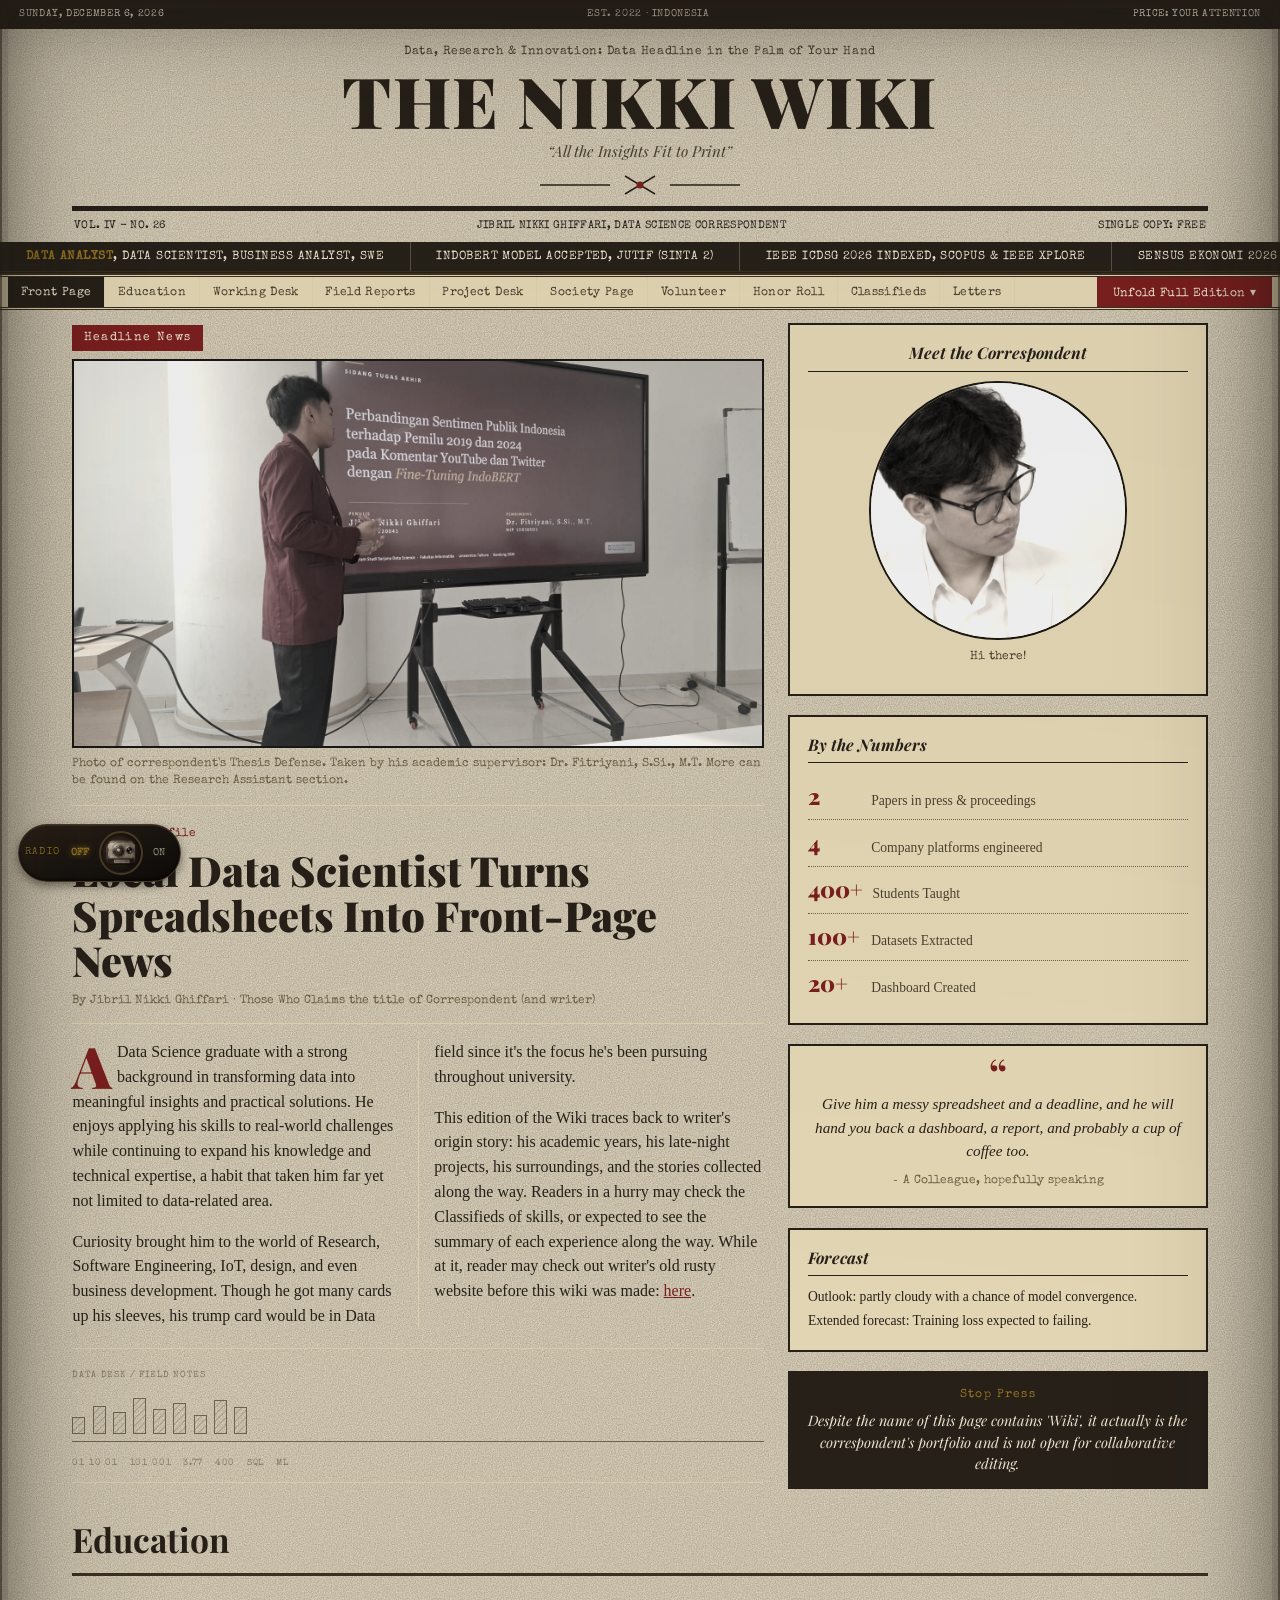
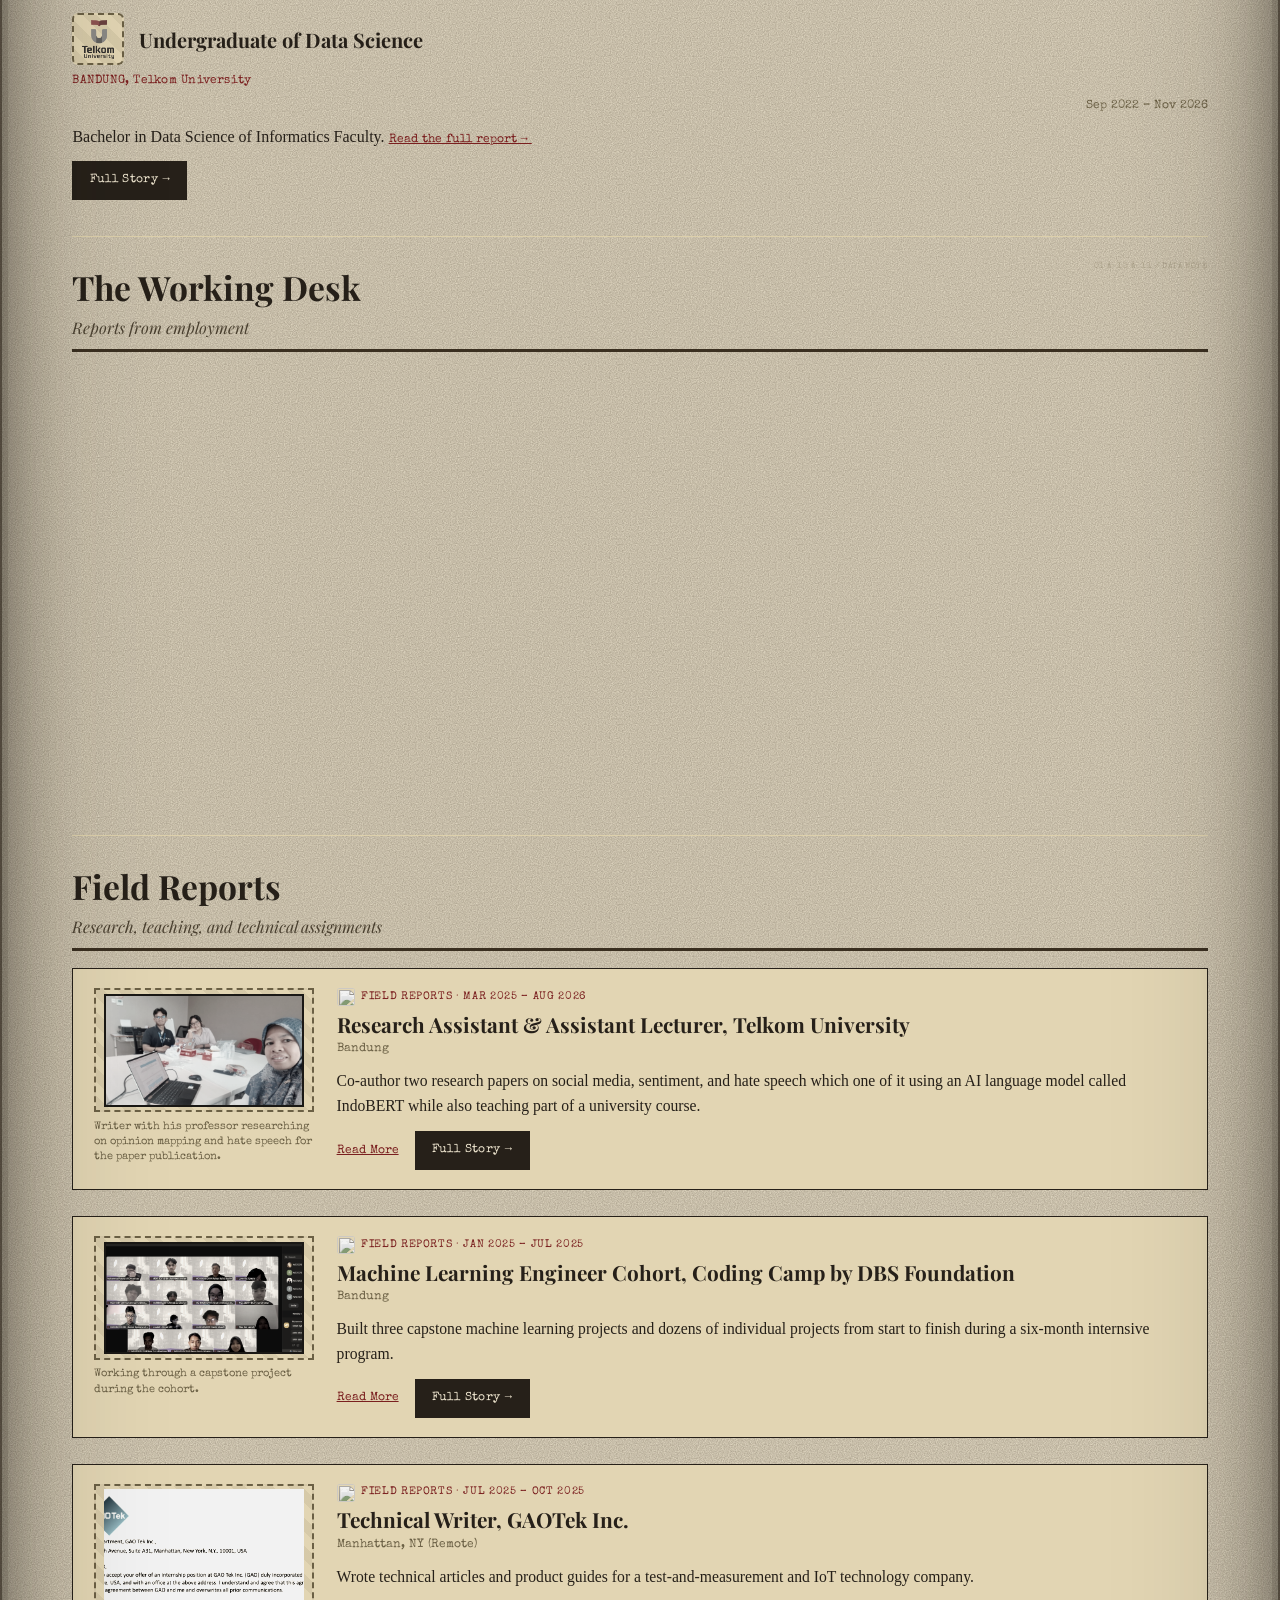
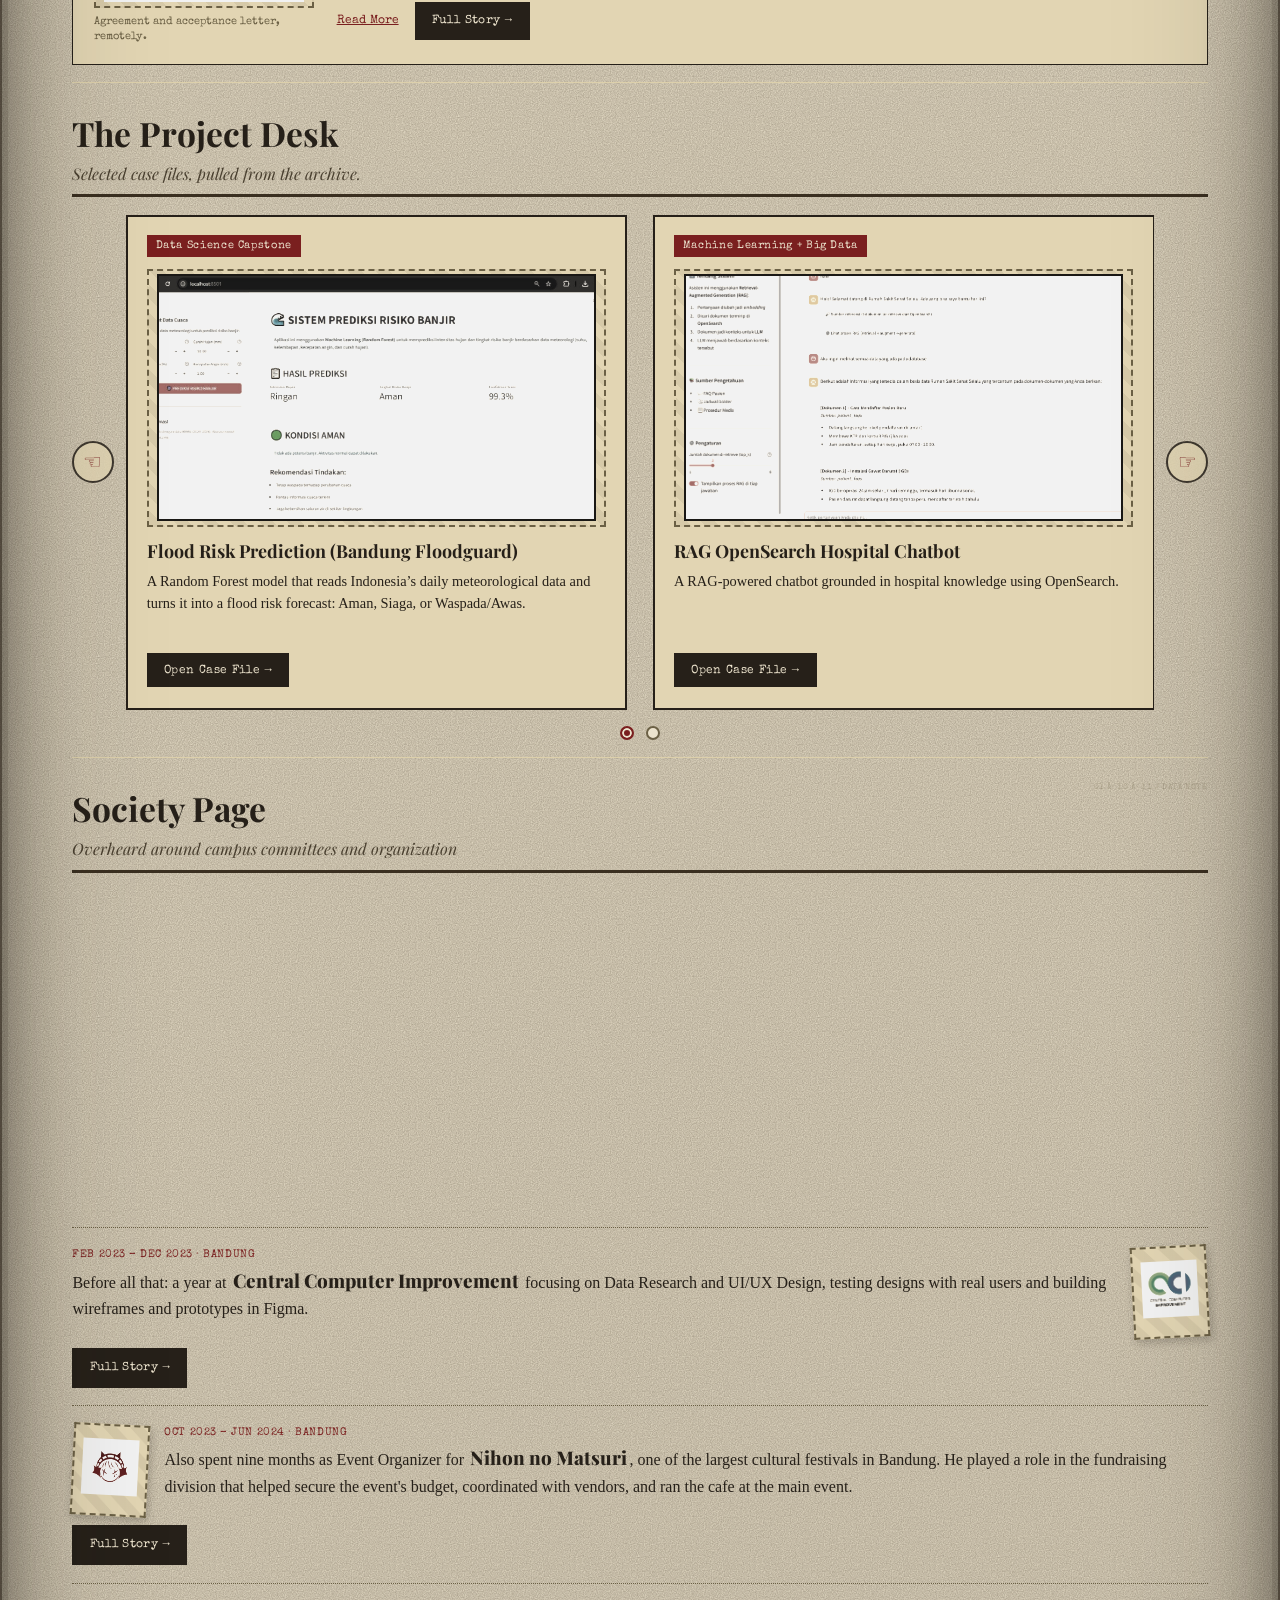
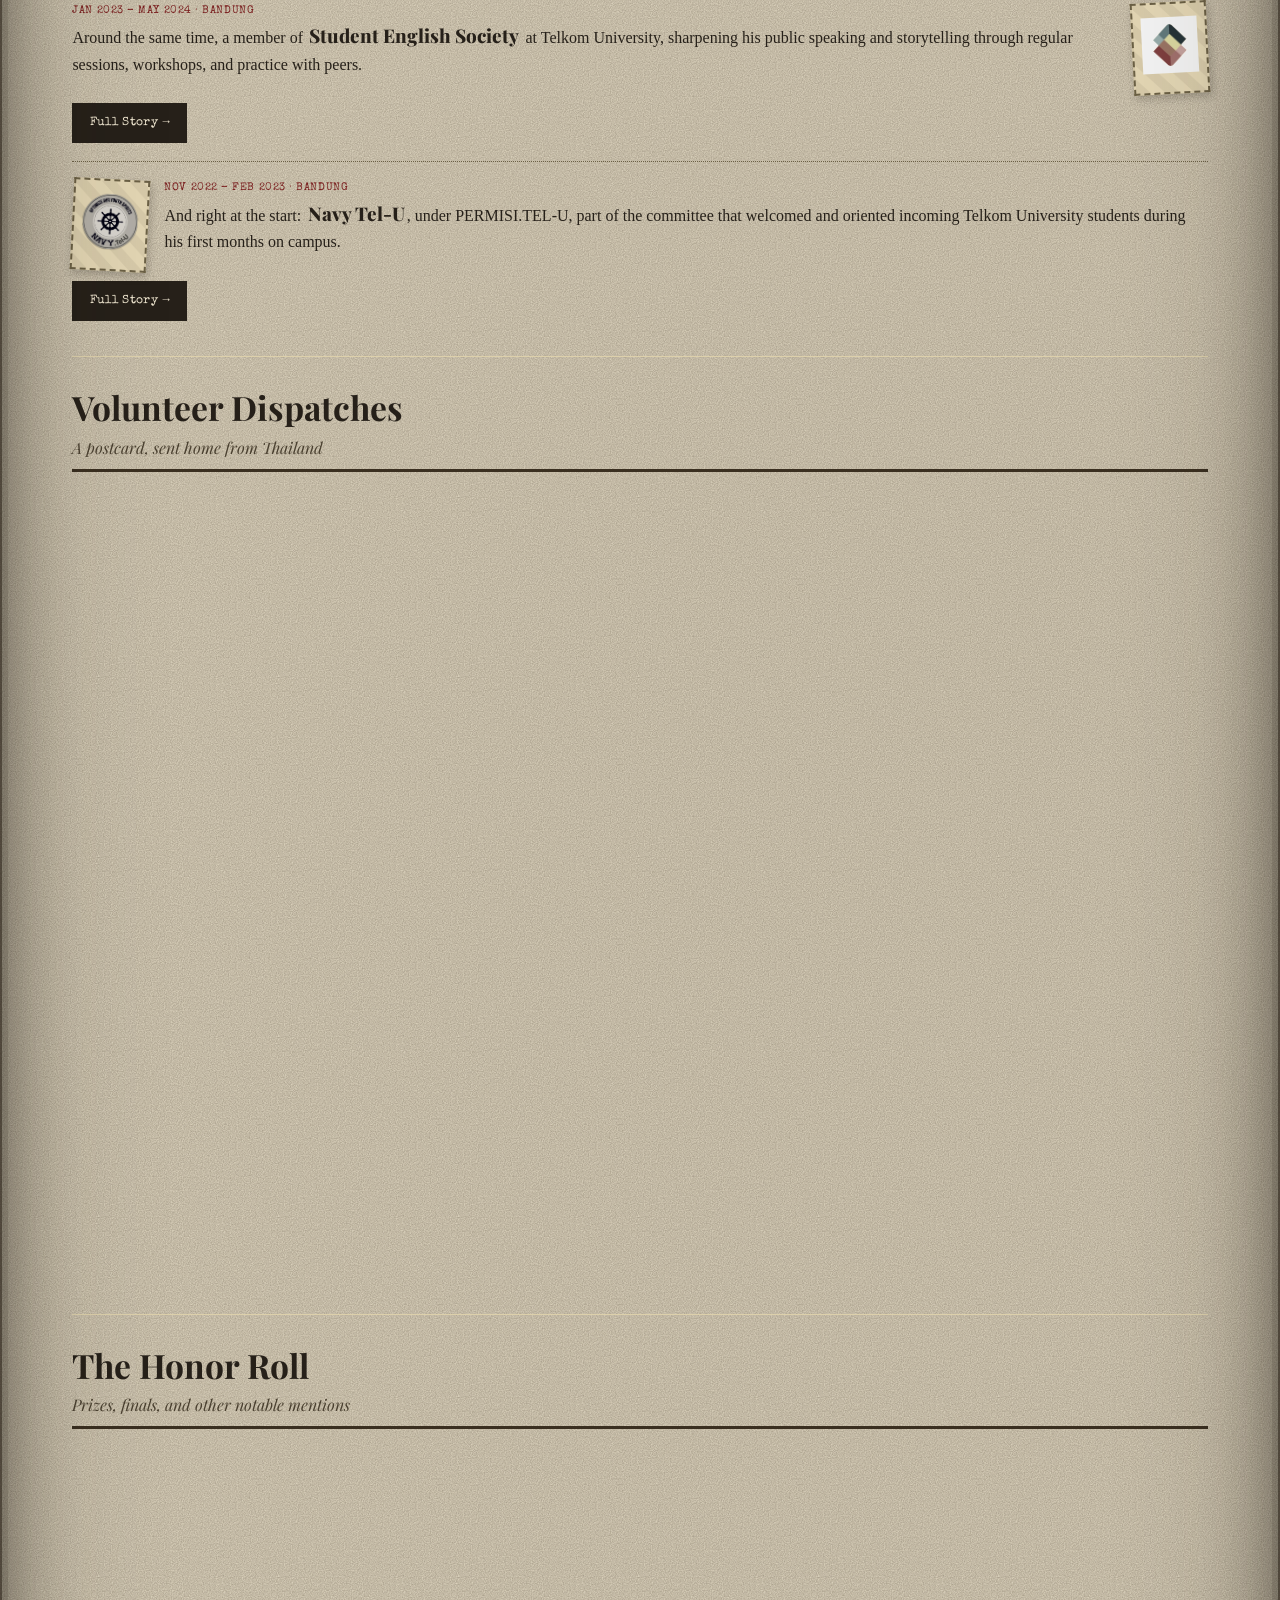
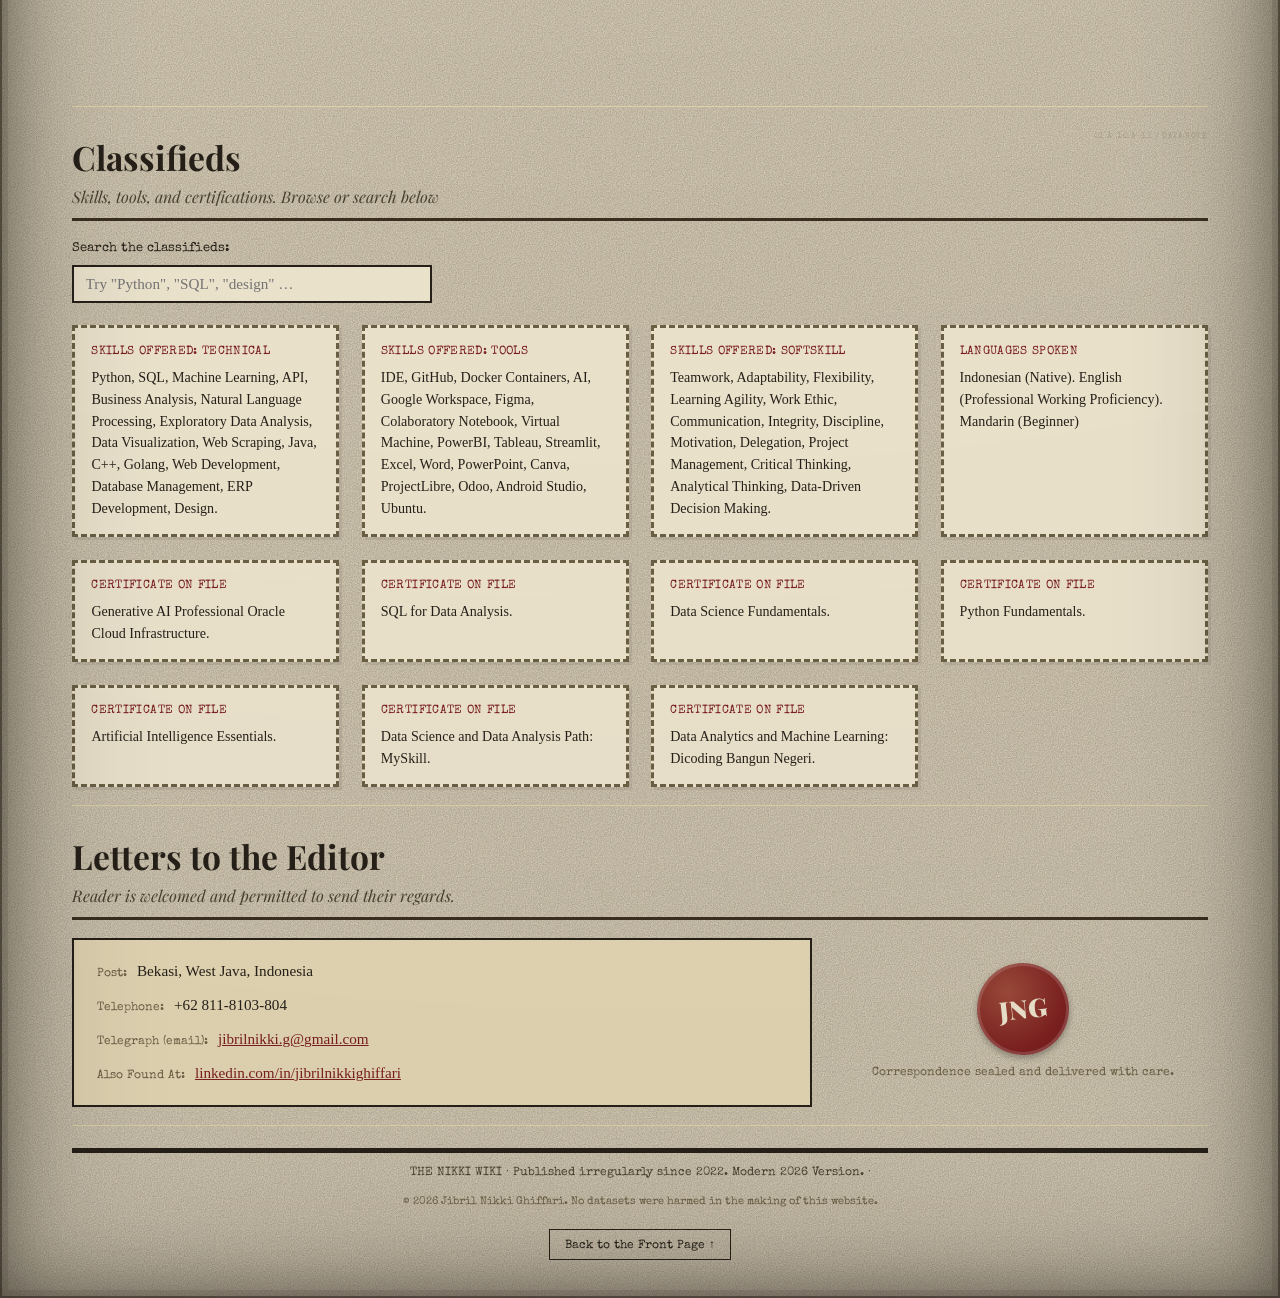
==== commit e3ba080d: "Correct headline capitalization in index.html" ====
--- a/index.html
+++ b/index.html
@@ -30,7 +30,7 @@
     <!-- ===================== MASTHEAD ===================== -->
     <header class="masthead" id="top">
       <p class="masthead-eyebrow">
-        Data, Research &amp; Innovation: Data Headline in the palm of your hand
+        Data, Research &amp; Innovation: Data Headline in the Palm of Your Hand
       </p>
       <h1 class="masthead-title">THE NIKKI WIKI</h1>
       <p class="masthead-tagline">
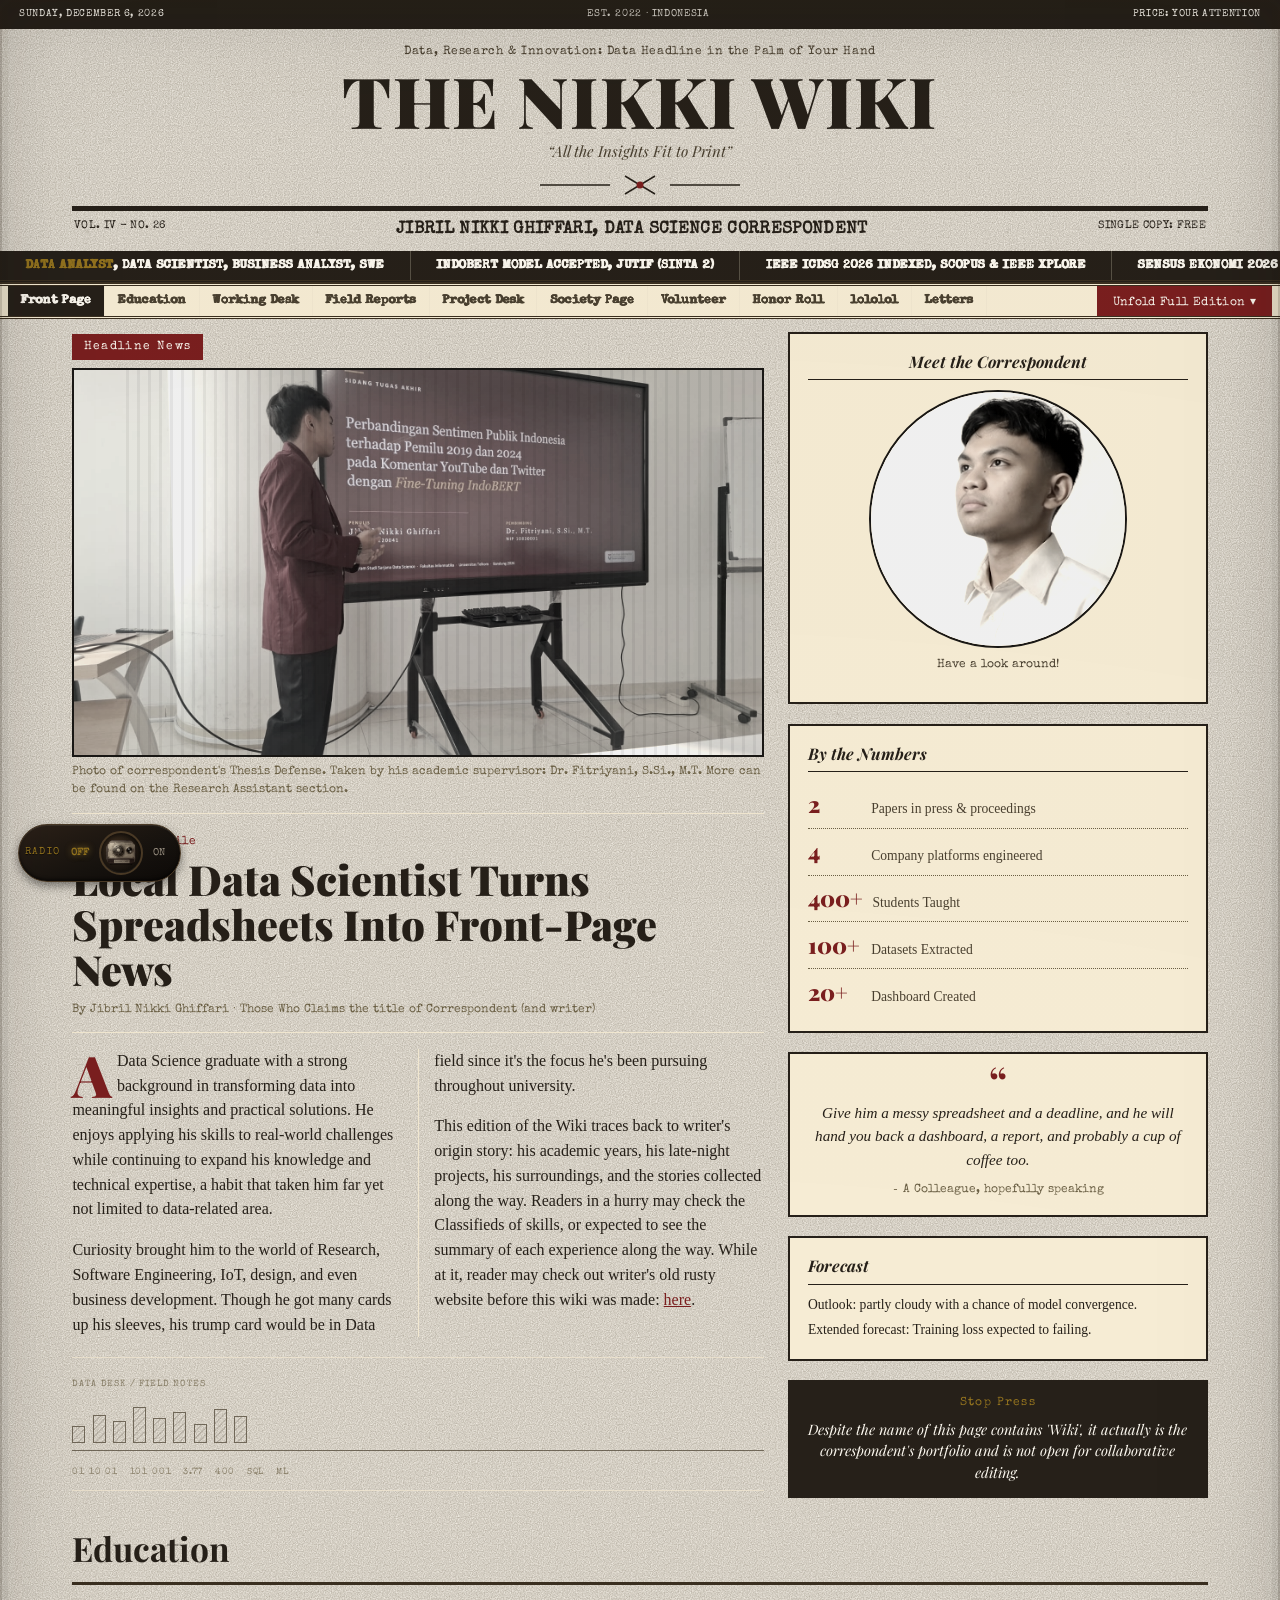
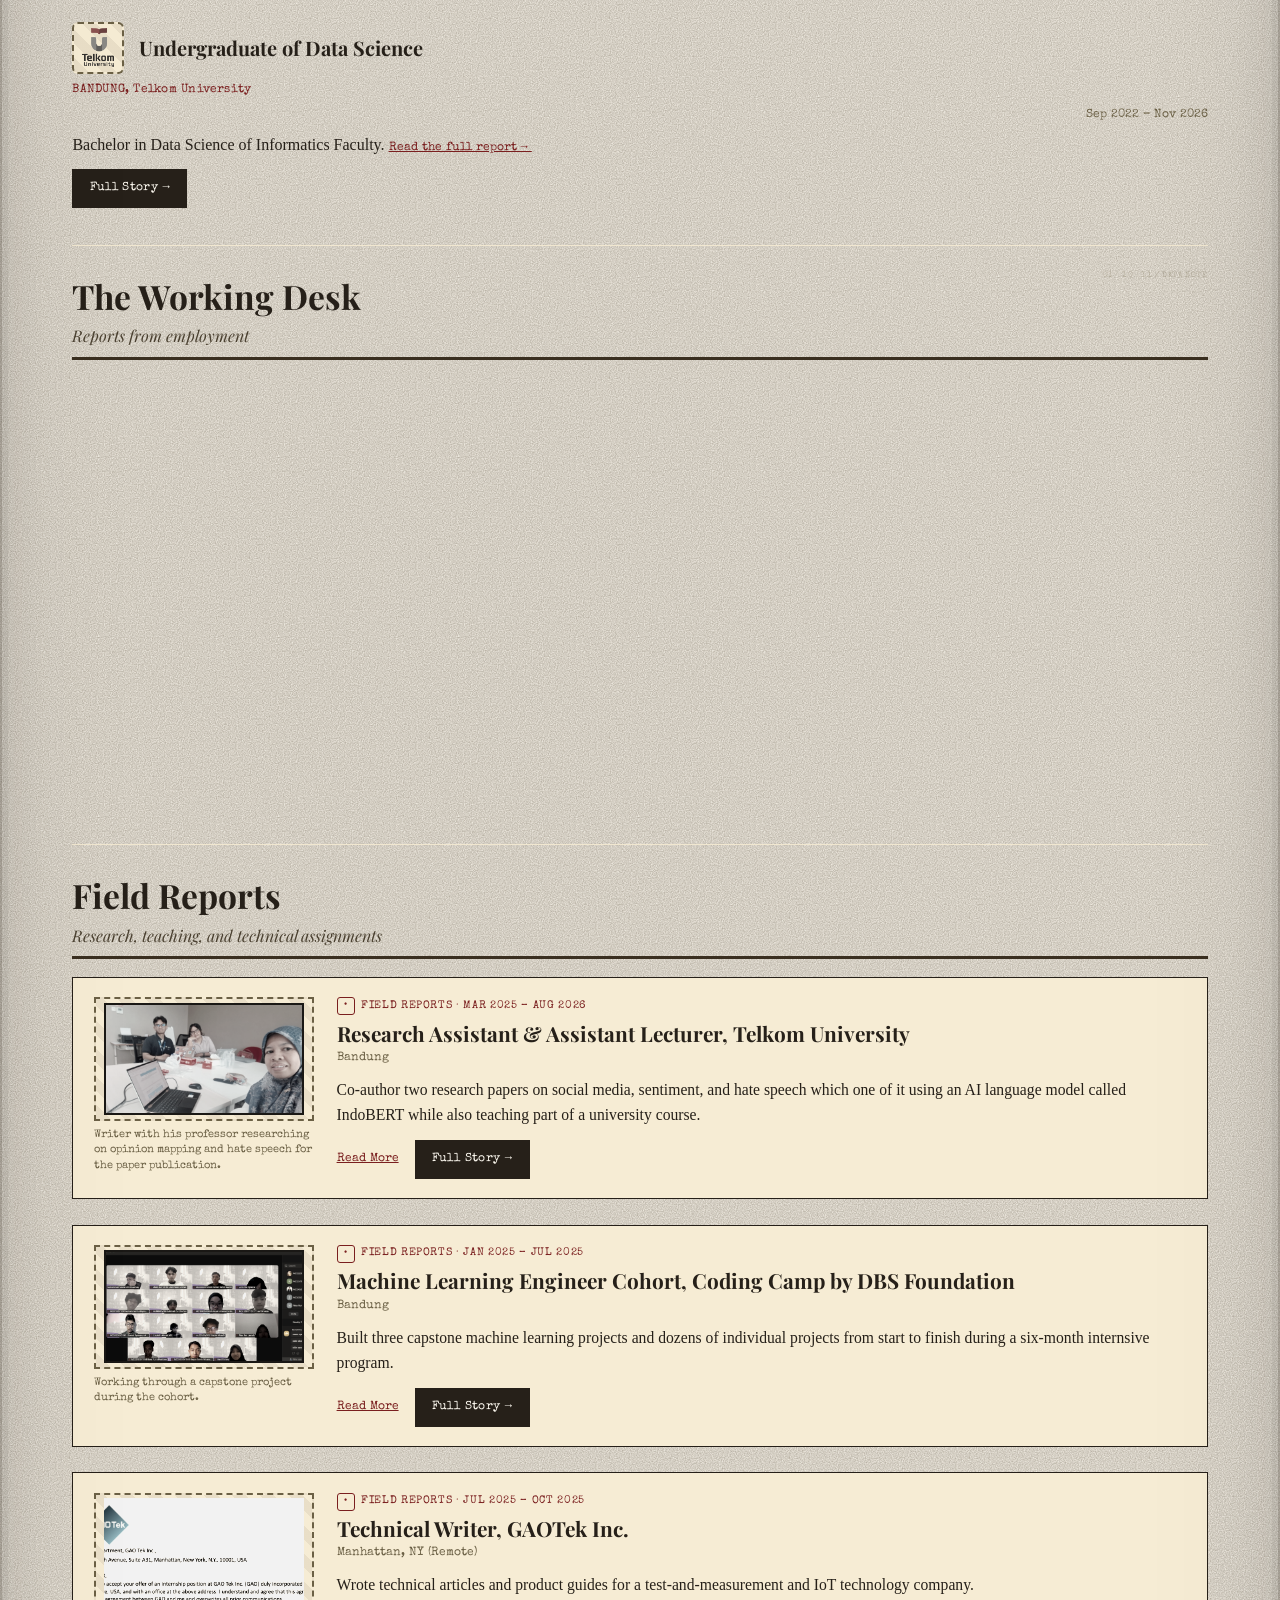
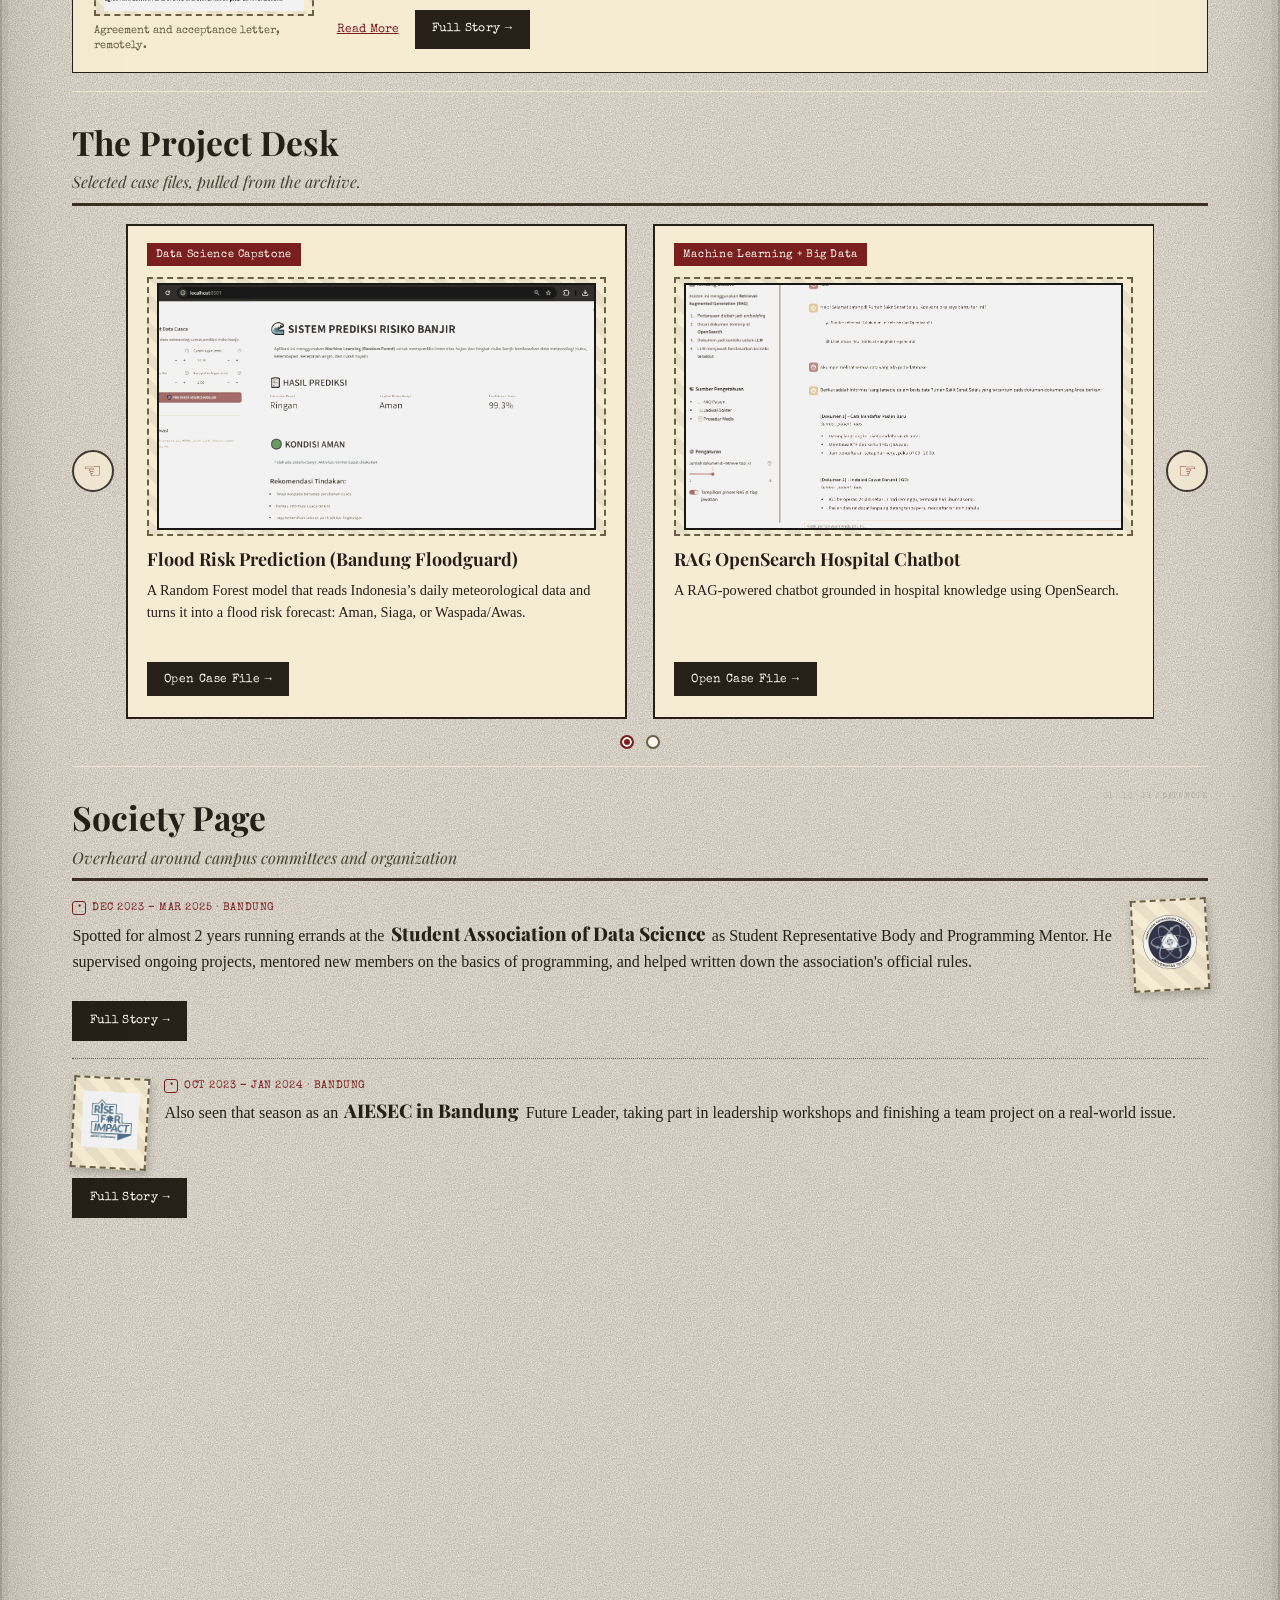
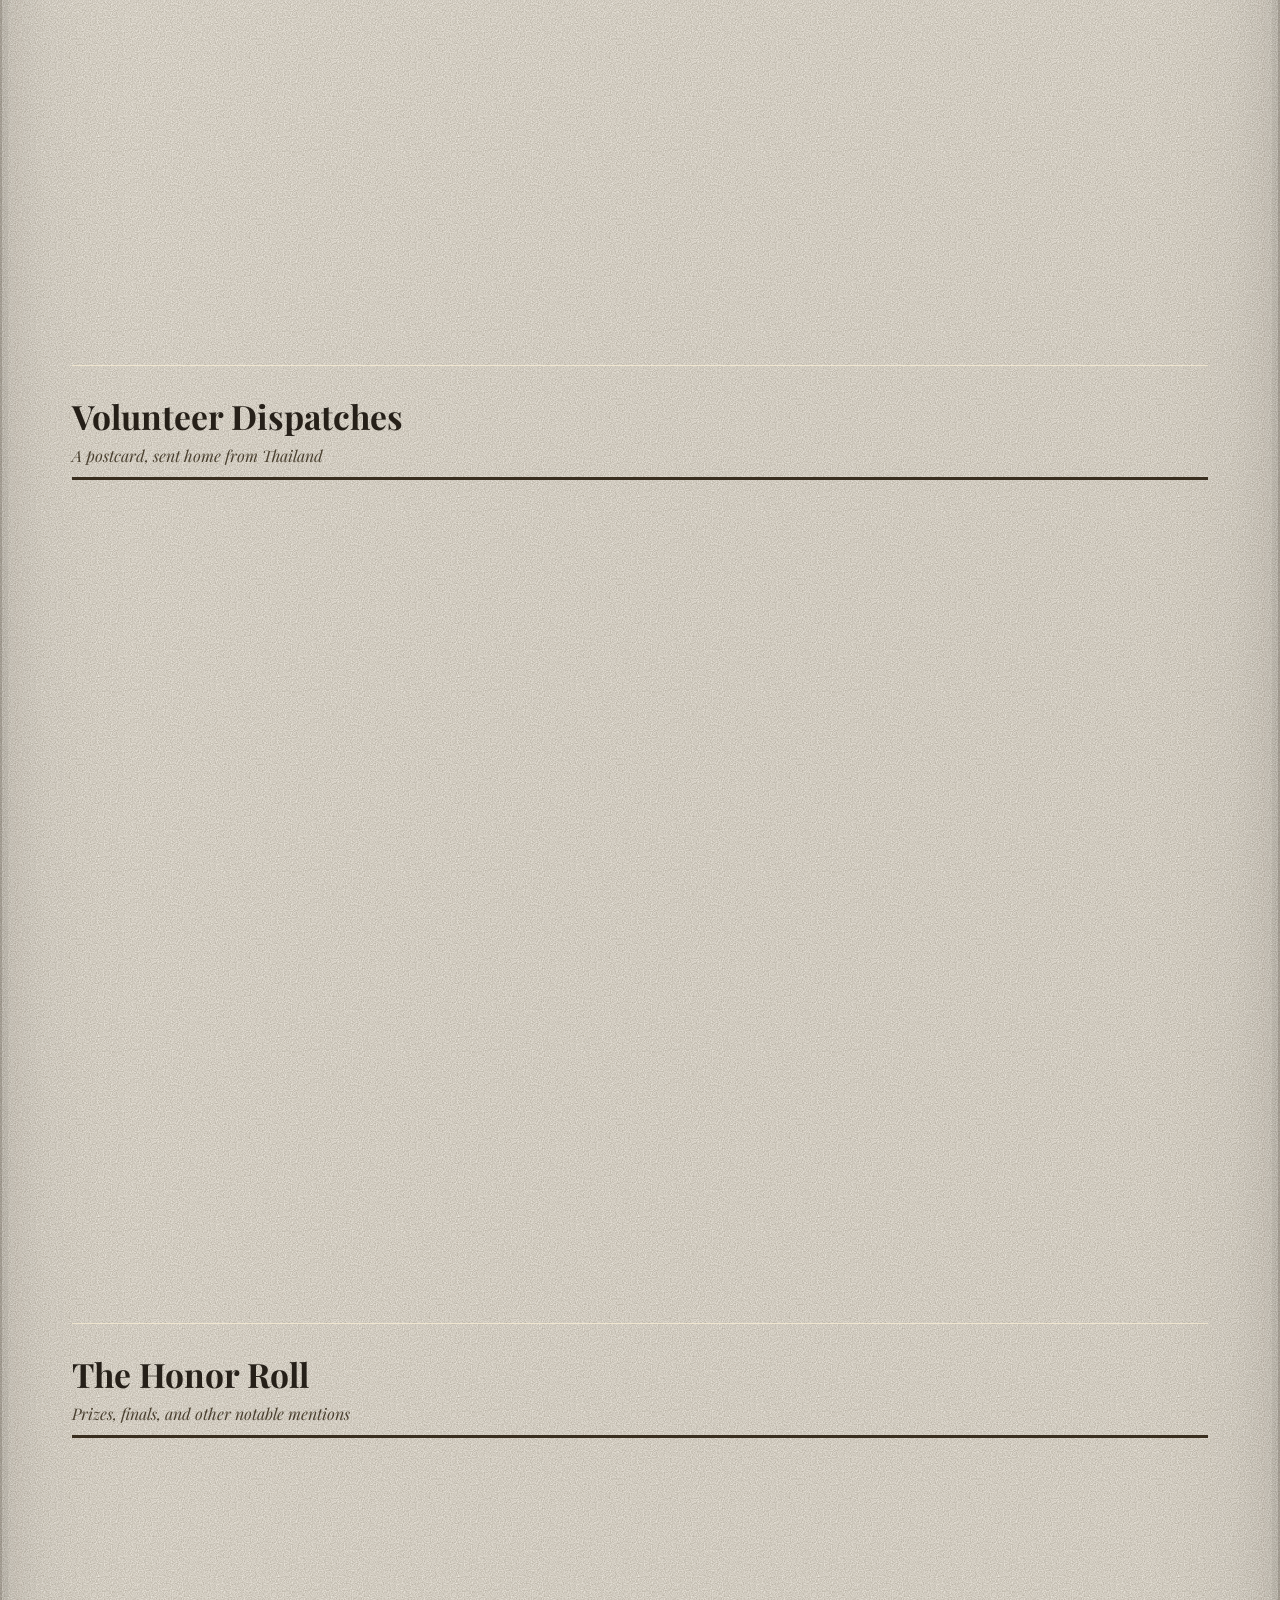
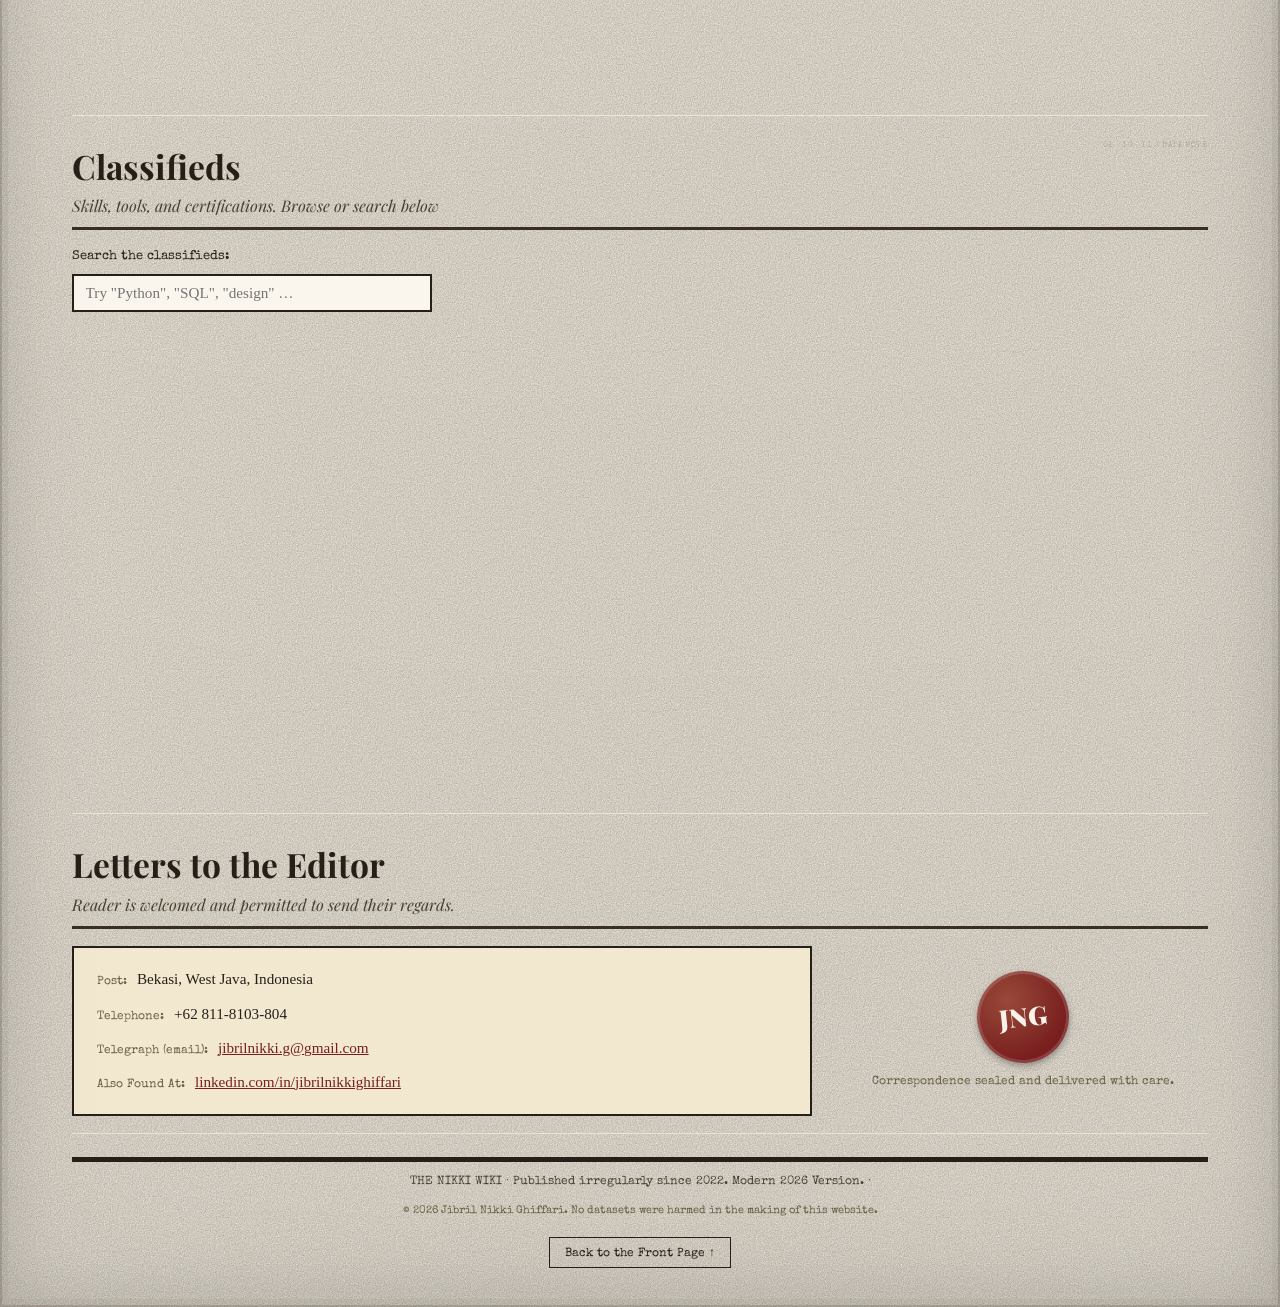
==== commit 1b0b1e60: "coba ganti" ====
--- a/index.html
+++ b/index.html
@@ -111,7 +111,7 @@
       <button class="nav-tab" data-target="organization">Society Page</button>
       <button class="nav-tab" data-target="volunteer">Volunteer</button>
       <button class="nav-tab" data-target="awards">Honor Roll</button>
-      <button class="nav-tab" data-target="classifieds">Classifieds</button>
+      <button class="nav-tab" data-target="classifieds">lololol</button>
       <button class="nav-tab" data-target="contact">Letters</button>
       <button class="unfold-btn" id="unfold-btn" type="button">
         Unfold Full Edition &#9662;
--- a/css/style.css
+++ b/css/style.css
@@ -1,11 +1,11 @@
 /* ==========================================================================
-   THE GHIFFARI GAZETTE â€” vintage broadsheet stylesheet
+   THE GHIFFARI GAZETTE — vintage broadsheet stylesheet
    ========================================================================== */
 
 :root {
-  --paper: #ece3cd;
-  --paper-shadow: #ddd0ab;
-  --paper-dark: #e2d5b3;
+  --paper: #fbf7ee;
+  --paper-shadow: #f1e7d0;
+  --paper-dark: #f6ecd4;
   --ink: #262019;
   --ink-soft: #4a4030;
   --ink-faint: #6b6045;
@@ -50,17 +50,17 @@
   background-color: var(--paper);
   background-image: radial-gradient(
       circle at 20% 30%,
-      rgba(58, 47, 32, 0.05) 0,
+      rgba(58, 47, 32, 0.03) 0,
       transparent 45%
     ),
     radial-gradient(
       circle at 80% 70%,
-      rgba(58, 47, 32, 0.06) 0,
+      rgba(58, 47, 32, 0.035) 0,
       transparent 40%
     ),
     radial-gradient(
       circle at 50% 95%,
-      rgba(58, 47, 32, 0.05) 0,
+      rgba(58, 47, 32, 0.03) 0,
       transparent 50%
     ),
     url('[data-uri]');
@@ -79,16 +79,17 @@
   z-index: 999;
 
   /* Deep vignette shadows + multi-layered textured border outline */
-  box-shadow: inset 0 0 5vw rgba(30, 25, 20, 0.5),
-    /* Soft ambient vignette */ inset 0 0 12vw rgba(30, 25, 20, 0.35),
-    /* Wide spread vignette */ inset 0 0 0 8px rgba(58, 47, 32, 0.12),
-    /* Inner soft outline band */ inset 0 0 0 2px rgba(40, 30, 20, 0.5); /* Outer sharp outline frame */
+  box-shadow: inset 0 0 5vw rgba(30, 25, 20, 0.13),
+    /* Soft ambient vignette — lightened further for a brighter, more optimistic feel */
+      inset 0 0 12vw rgba(30, 25, 20, 0.08),
+    /* Wide spread vignette */ inset 0 0 0 8px rgba(58, 47, 32, 0.04),
+    /* Inner soft outline band */ inset 0 0 0 2px rgba(40, 30, 20, 0.16); /* Outer sharp outline frame */
 
   /* Subtle radial gradient adding texture specifically at the margins */
   background: radial-gradient(
     circle,
     transparent 65%,
-    rgba(30, 20, 10, 0.04) 100%
+    rgba(30, 20, 10, 0.02) 100%
   );
 }
 
@@ -264,6 +265,8 @@
 .masthead-meta-center {
   flex: 1;
   text-align: center;
+  font-size: 1.05rem;
+  font-weight: 700;
 }
 
 /* --------------------------------- nav ------------------------------------ */
@@ -283,8 +286,10 @@
 
 .nav-tab {
   font-family: var(--font-type);
+  font-weight: 700;
   font-size: 0.72rem;
   letter-spacing: 0.03em;
+  text-shadow: 0.4px 0 0 currentColor, -0.4px 0 0 currentColor;
   background: none;
   border: none;
   border-right: 1px solid var(--paper-shadow);
@@ -1265,7 +1270,7 @@
 
 .ticker-track {
   display: inline-flex;
-  animation: ticker-scroll 38s linear infinite;
+  animation: ticker-scroll 44s linear infinite;
   will-change: transform;
 }
 .ticker-tape:hover .ticker-track,
@@ -1284,9 +1289,11 @@
 
 .ticker-item {
   font-family: var(--font-type);
+  font-weight: 700;
   font-size: 0.72rem;
   letter-spacing: 0.04em;
   color: var(--paper);
+  text-shadow: 0.4px 0 0 currentColor, -0.4px 0 0 currentColor;
   padding: 0.35rem 1.6rem;
   border-right: 1px solid rgba(236, 227, 205, 0.25);
 }
@@ -1555,7 +1562,7 @@
 }
 
 /* ------------------------------------ detail pages --------------------------------- */
-/* Standalone pages under /pages/ â€” the "read more, in full" destination for each entry. */
+/* Standalone pages under /pages/ — the "read more, in full" destination for each entry. */
 
 .detail-header {
   max-width: 720px;
@@ -1655,7 +1662,11 @@
   }
 }
 
-/* ==========================================================================\n   NIKKI TICKER â€” subtle data-paper polish\n   These overrides preserve the original broadsheet layout while tightening\n   the front-page proportions and adding restrained data-themed ornament.\n   ========================================================================== */
+/* ==========================================================================
+   NIKKI TICKER — subtle data-paper polish
+   These overrides preserve the original broadsheet layout while tightening
+   the front-page proportions and adding restrained data-themed ornament.
+   ========================================================================== */
 
 /* A quiet background engraving: grid + data points, intentionally faint. */
 body::before {
@@ -1968,13 +1979,13 @@
   line-height: 1.45;
 }
 
-/* Occasional tiny data marks in the paper margins â€” deliberately subtle. */
+/* Occasional tiny data marks in the paper margins — deliberately subtle. */
 .paper-section:nth-of-type(3n) {
   position: relative;
 }
 
 .paper-section:nth-of-type(3n)::after {
-  content: '01 Â· 10 Â· 11  /  DATA NOTE';
+  content: '01 · 10 · 11  /  DATA NOTE';
   position: absolute;
   right: 0;
   top: 1.5rem;
@@ -2005,7 +2016,7 @@
                  full write-up in a focused note, inspired by the document/journal screens
                  in games like Resident Evil — the page stays visible behind a dimmed,
                  blurred backdrop while the note itself takes full attention.
-              
+
                  Browsing between cards is a card-catalog drawer, not a slideshow: drag or
                  swipe the row, or press the printer's-manicule stamps (☜ ☞) at either
                  side — a nod to the pointing-hand ornament old typesetters used in the
@@ -2157,62 +2168,56 @@
   border-color: var(--accent);
 }
 
-@media (max-width: 640px) {
-  .project-nav {
-    width: 34px;
-    height: 34px;
-    font-size: 1.1rem;
-  }
-
-  /* Tighten the case-file cards so they don't stretch tall on narrow
-                   screens — smaller type, less breathing room between
-                   elements, and a clamped teaser so copy length can't push
-                   the card height around from card to card. */
-  .project-carousel {
-    gap: 0.4rem;
-  }
-
-  .project-track {
-    gap: 1rem;
-  }
-
-  .project-card {
-    padding: 0.85rem 0.9rem 1rem;
-  }
-
-  .project-tag {
-    font-size: 0.6rem;
-    padding: 0.16rem 0.45rem;
-    margin-bottom: 0.5rem;
-  }
-
-  .project-photo {
-    margin-bottom: 0.6rem;
-  }
-
-  .project-headline {
-    font-size: 1rem;
-    line-height: 1.2;
-    margin-bottom: 0.35rem;
-  }
-
-  .project-teaser {
-    font-size: 0.85rem;
-    line-height: 1.4;
-    margin-bottom: 0.75rem;
-    display: -webkit-box;
-    -webkit-box-orient: vertical;
-    -webkit-line-clamp: 3;
-    overflow: hidden;
-  }
-
-  /* Show exactly one case file at a time on mobile — two narrow cards
-     side by side read as cramped and accidental, not intentional. Each
-     card now fills the whole carousel viewport; the manicule arrows
-     step between them one at a time. */
-  .project-card {
-    width: 100%;
-  }
+/*
+  NOTE: the old rule here shrank the project cards' padding, tag, headline
+  and teaser sizing behind `@media (max-width: 640px)`. That's replaced
+  below by `.project-desk-single` (a class JS applies whenever it decides
+  the carousel should show one card at a time) so the "compact card"
+  styling always matches whatever JS actually rendered — even on devices
+  that report an unusual viewport width.
+*/
+.project-desk-single .project-nav {
+  width: 34px;
+  height: 34px;
+  font-size: 1.1rem;
+}
+
+.project-desk-single .project-carousel {
+  gap: 0.4rem;
+}
+
+.project-desk-single .project-track {
+  gap: 1rem;
+}
+
+.project-desk-single .project-card {
+  padding: 0.85rem 0.9rem 1rem;
+}
+
+.project-desk-single .project-tag {
+  font-size: 0.6rem;
+  padding: 0.16rem 0.45rem;
+  margin-bottom: 0.5rem;
+}
+
+.project-desk-single .project-photo {
+  margin-bottom: 0.6rem;
+}
+
+.project-desk-single .project-headline {
+  font-size: 1rem;
+  line-height: 1.2;
+  margin-bottom: 0.35rem;
+}
+
+.project-desk-single .project-teaser {
+  font-size: 0.85rem;
+  line-height: 1.4;
+  margin-bottom: 0.75rem;
+  display: -webkit-box;
+  -webkit-box-orient: vertical;
+  -webkit-line-clamp: 3;
+  overflow: hidden;
 }
 
 /* ------------------------------ case-file dossier overlay ------------------------------ */
@@ -2446,24 +2451,22 @@
     max-width: 100%;
     overflow: hidden;
   }
-
-  /* One project card per mobile view.
-     The JS should also use visiblePerPage = 1 on mobile.
-     !important overrides the inline width written by the carousel. */
-  #projects .project-viewport {
-    width: 100%;
-    min-width: 0;
-    overflow: hidden;
-  }
-
-  #projects .project-track {
-    gap: 1rem;
-  }
-
-  #projects .project-track .project-card {
-    flex: 0 0 100% !important;
-    width: 100% !important;
-    max-width: 100%;
-    min-width: 0;
-  }
-}
+}
+
+
+#projects.project-desk-single .project-viewport {
+  width: 100%;
+  min-width: 0;
+  overflow: hidden;
+}
+
+#projects.project-desk-single .project-track {
+  gap: 1rem;
+}
+
+#projects.project-desk-single .project-track .project-card {
+  flex: 0 0 100% !important;
+  width: 100% !important;
+  max-width: 100%;
+  min-width: 0;
+}
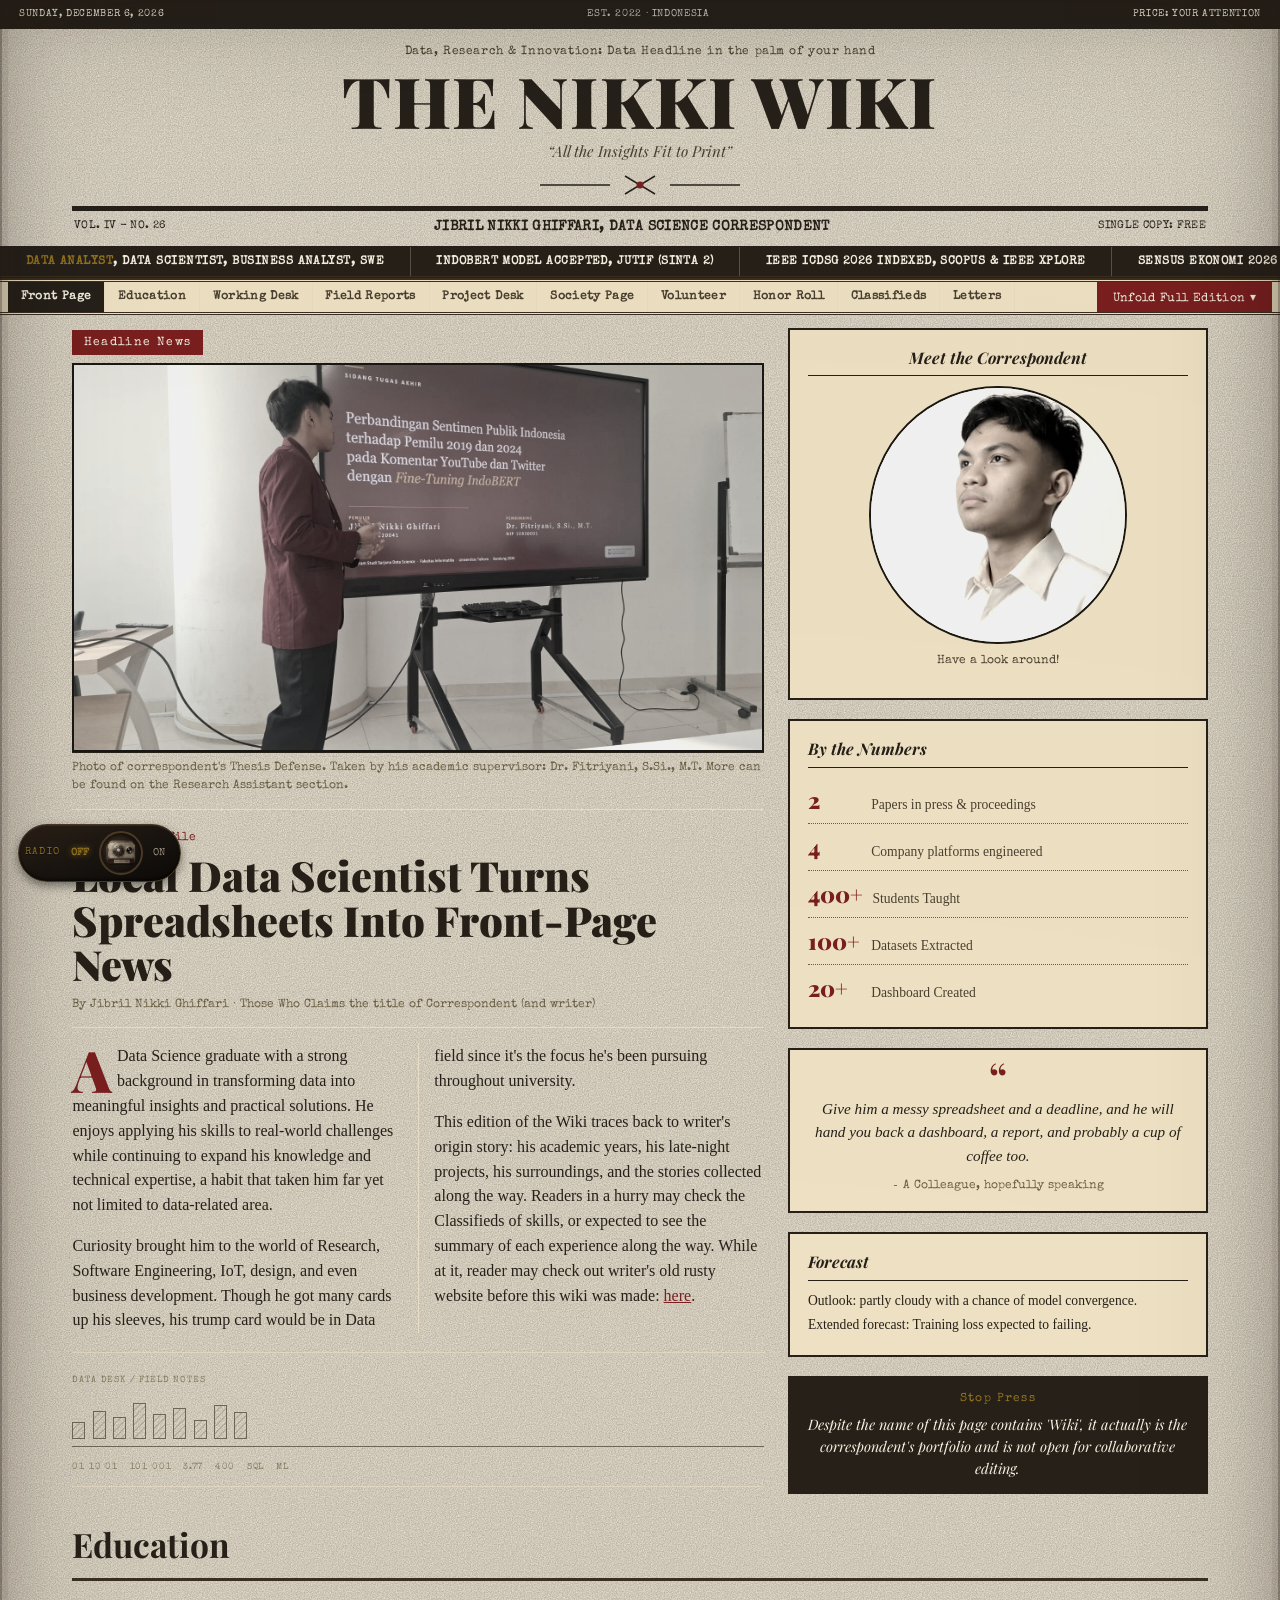
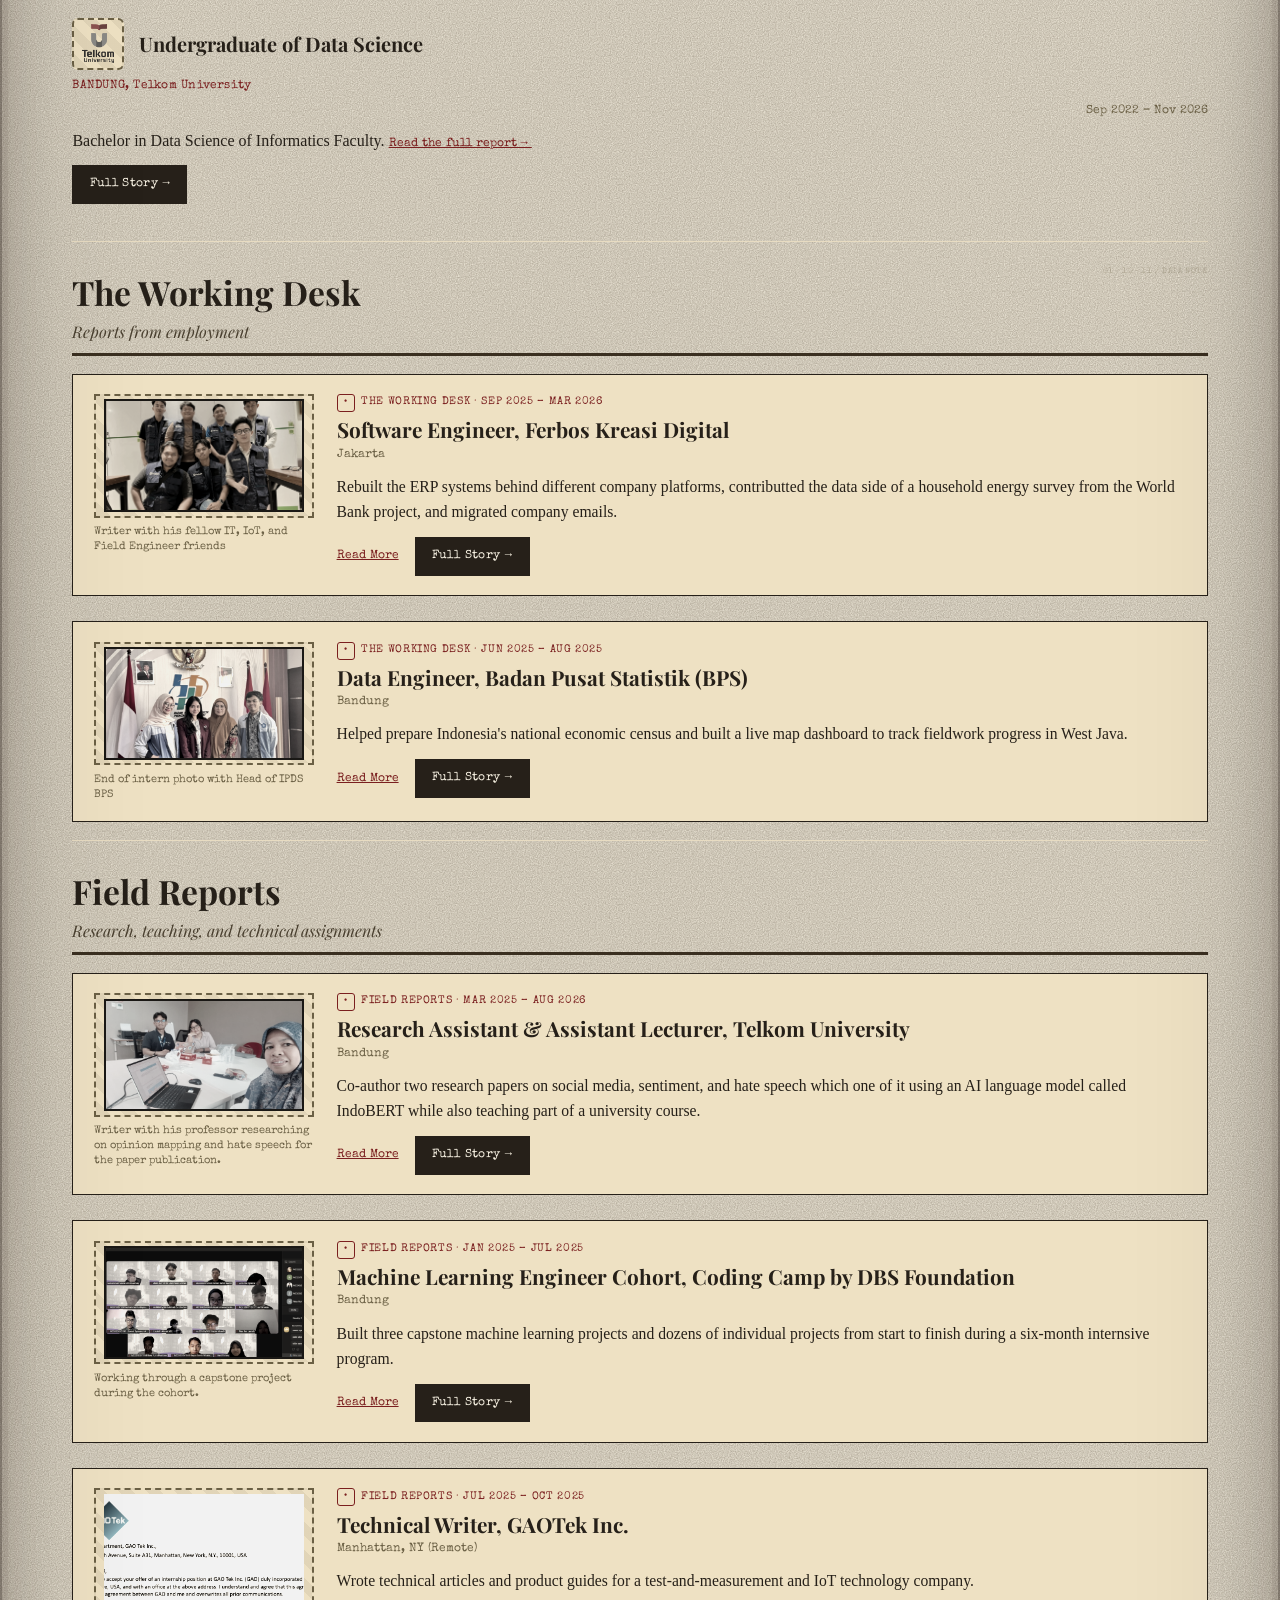
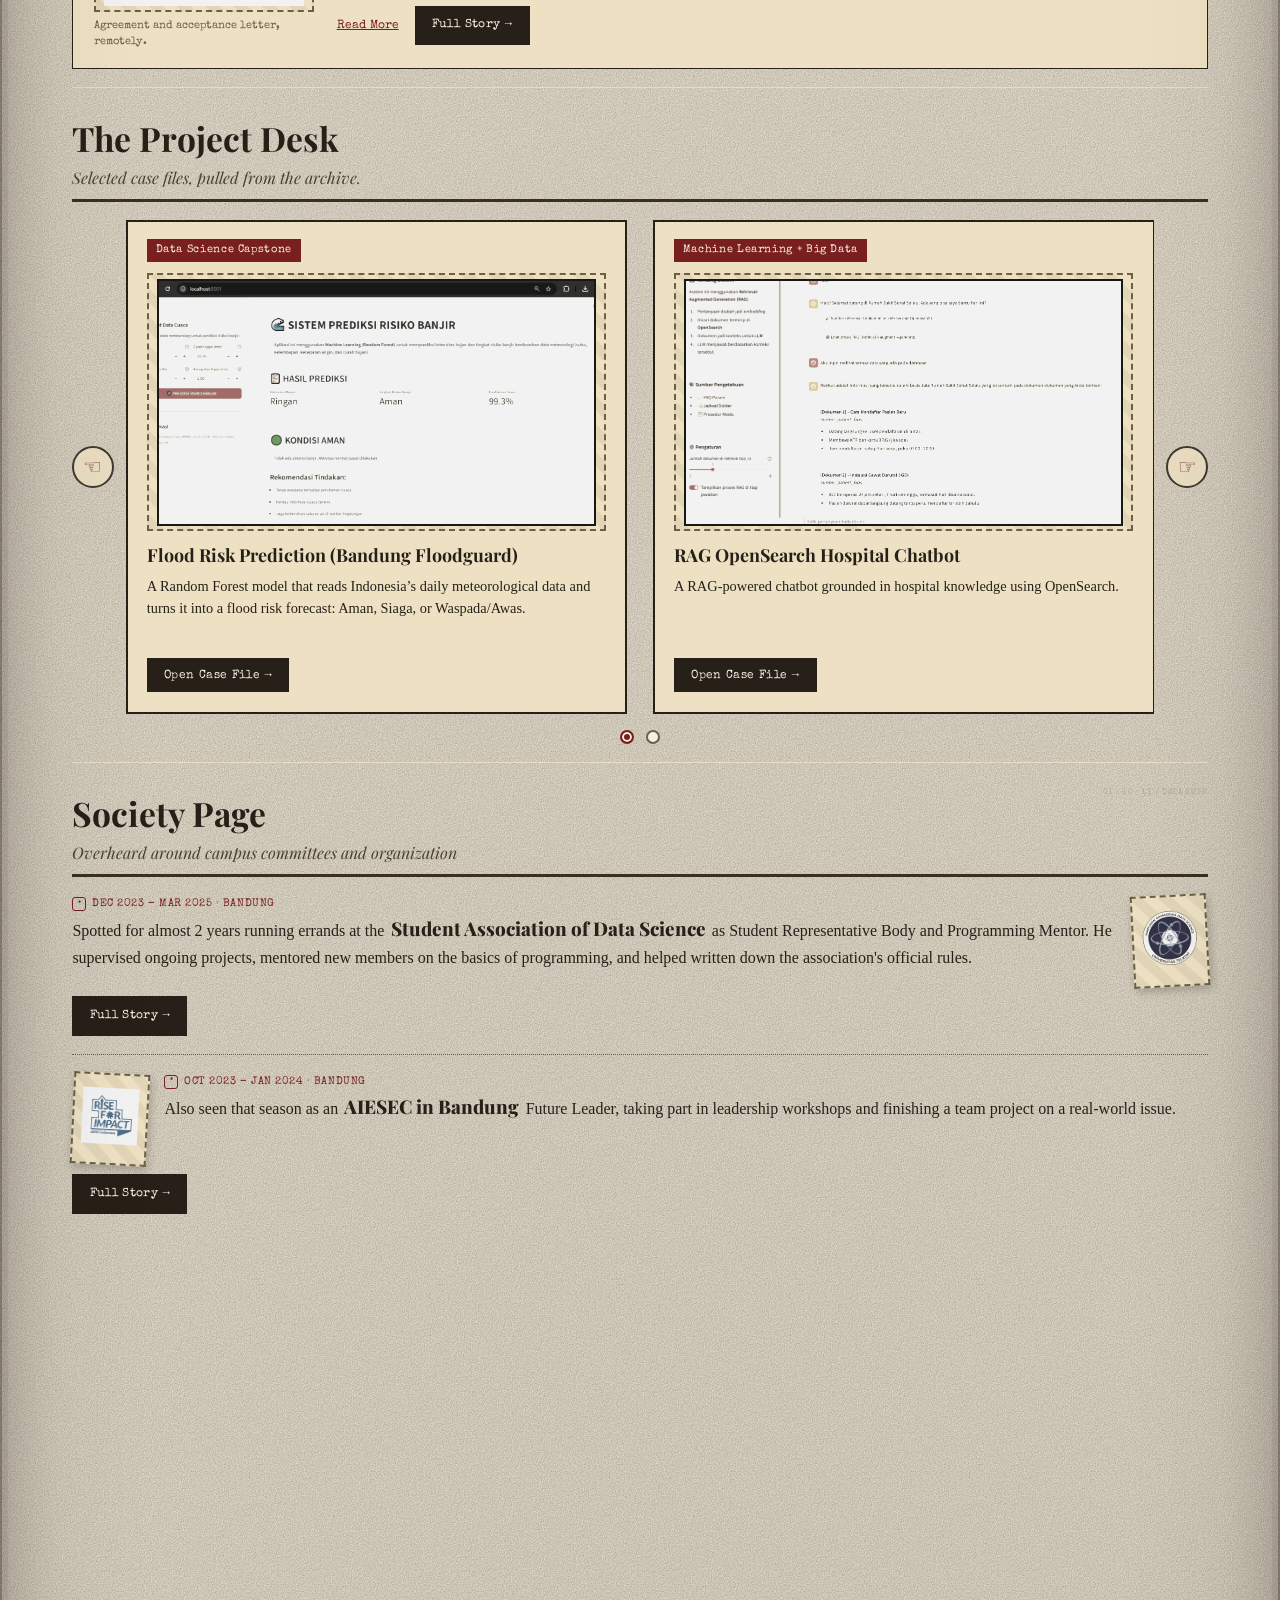
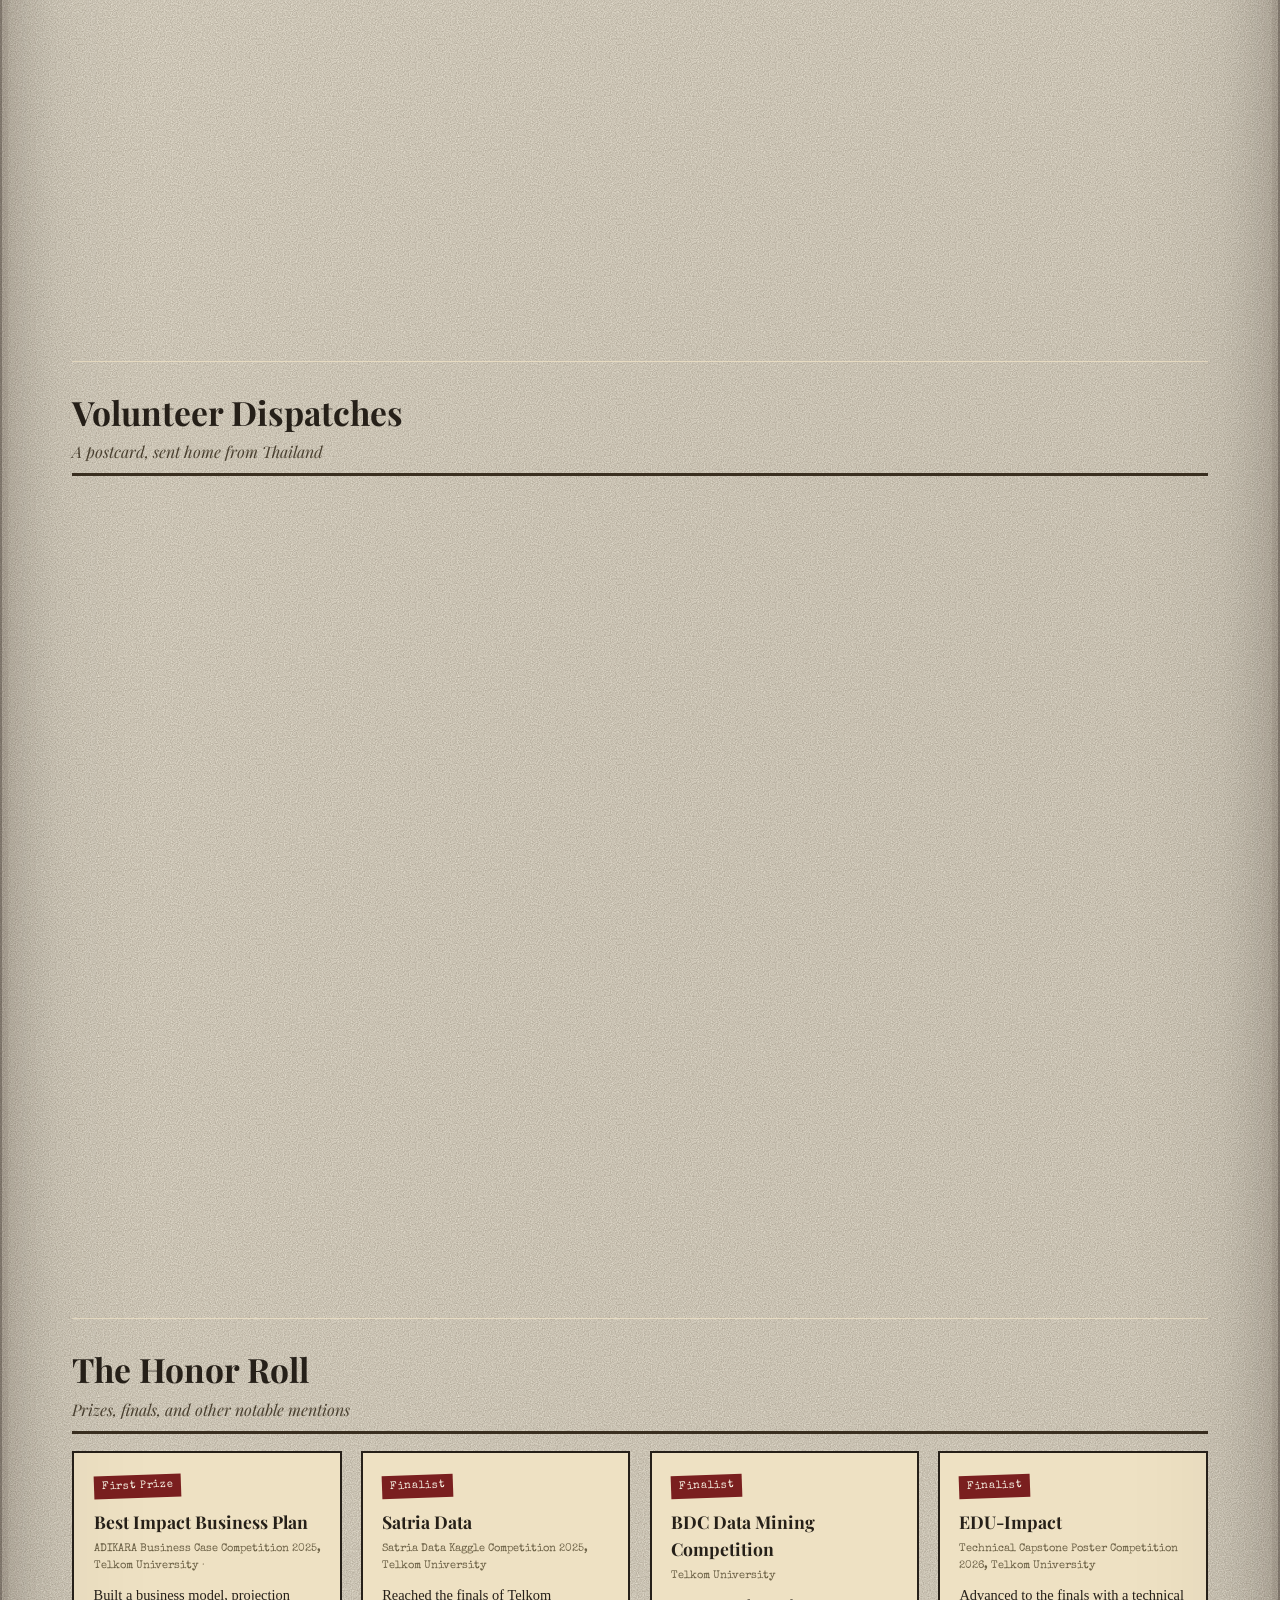
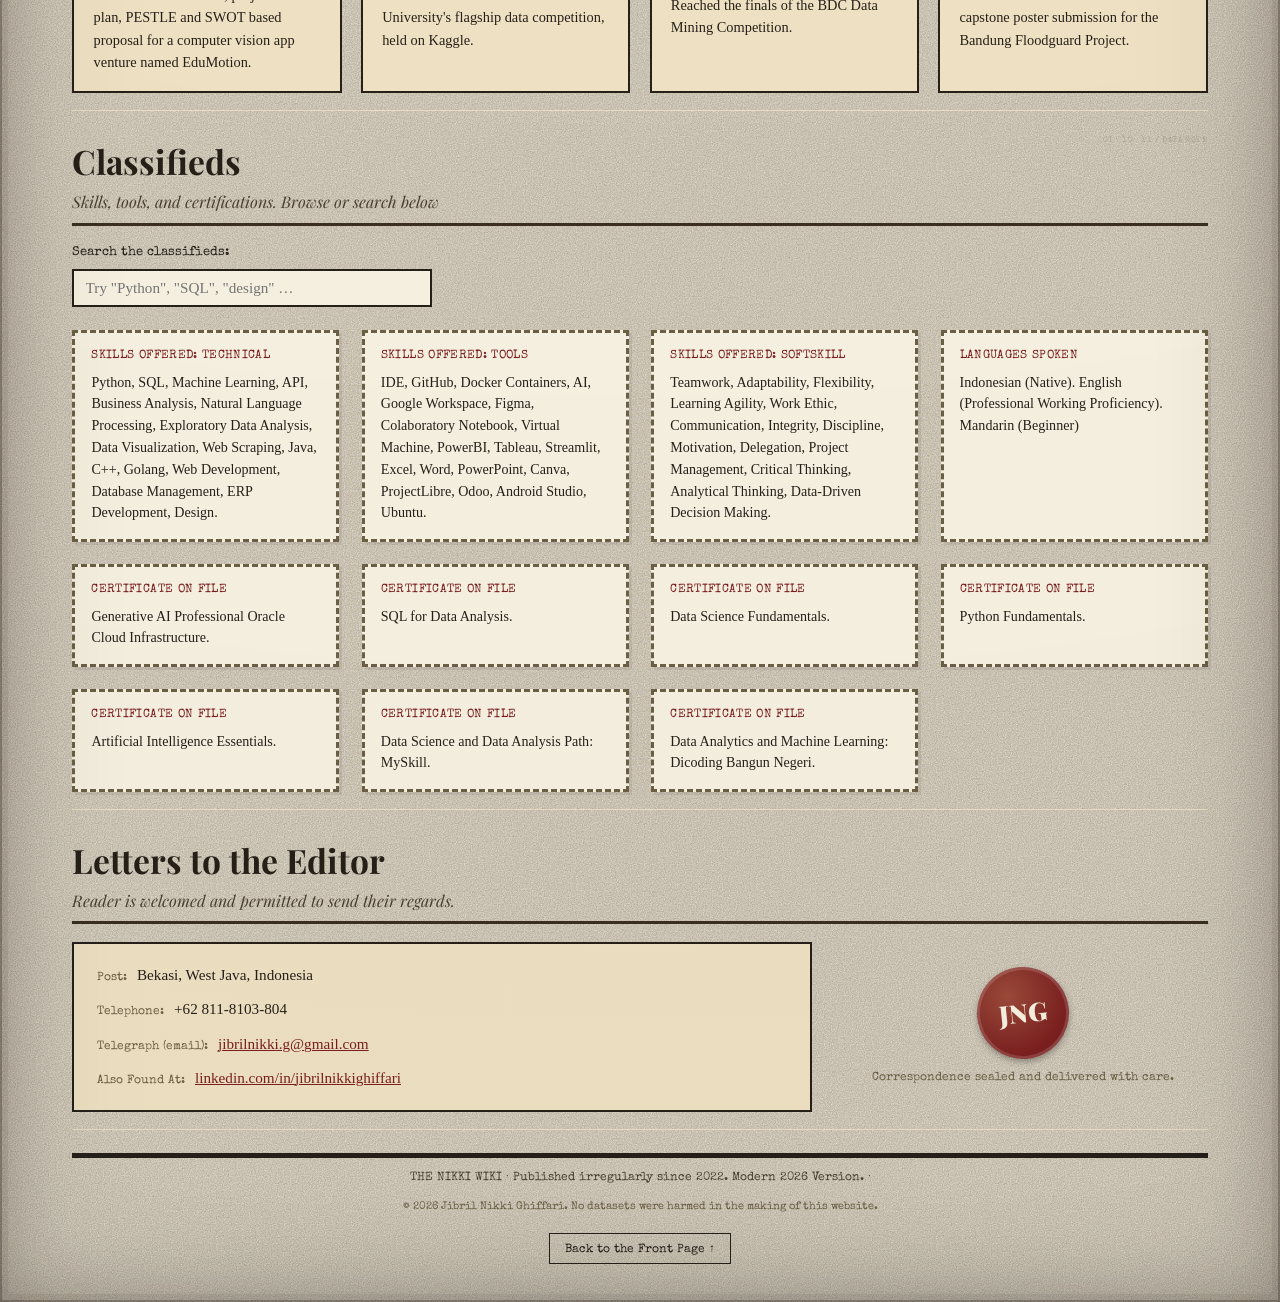
==== commit 4c9dacc6: "tolong bener" ====
--- a/index.html
+++ b/index.html
@@ -30,7 +30,7 @@
     <!-- ===================== MASTHEAD ===================== -->
     <header class="masthead" id="top">
       <p class="masthead-eyebrow">
-        Data, Research &amp; Innovation: Data Headline in the Palm of Your Hand
+        Data, Research &amp; Innovation: Data Headline in the palm of your hand
       </p>
       <h1 class="masthead-title">THE NIKKI WIKI</h1>
       <p class="masthead-tagline">
@@ -111,7 +111,7 @@
       <button class="nav-tab" data-target="organization">Society Page</button>
       <button class="nav-tab" data-target="volunteer">Volunteer</button>
       <button class="nav-tab" data-target="awards">Honor Roll</button>
-      <button class="nav-tab" data-target="classifieds">lololol</button>
+      <button class="nav-tab" data-target="classifieds">Classifieds</button>
       <button class="nav-tab" data-target="contact">Letters</button>
       <button class="unfold-btn" id="unfold-btn" type="button">
         Unfold Full Edition &#9662;
--- a/css/style.css
+++ b/css/style.css
@@ -3,9 +3,9 @@
    ========================================================================== */
 
 :root {
-  --paper: #fbf7ee;
-  --paper-shadow: #f1e7d0;
-  --paper-dark: #f6ecd4;
+  --paper: #f6f0e1;
+  --paper-shadow: #e8dcc2;
+  --paper-dark: #eee1c3;
   --ink: #262019;
   --ink-soft: #4a4030;
   --ink-faint: #6b6045;
@@ -50,17 +50,17 @@
   background-color: var(--paper);
   background-image: radial-gradient(
       circle at 20% 30%,
-      rgba(58, 47, 32, 0.03) 0,
+      rgba(58, 47, 32, 0.05) 0,
       transparent 45%
     ),
     radial-gradient(
       circle at 80% 70%,
-      rgba(58, 47, 32, 0.035) 0,
+      rgba(58, 47, 32, 0.06) 0,
       transparent 40%
     ),
     radial-gradient(
       circle at 50% 95%,
-      rgba(58, 47, 32, 0.03) 0,
+      rgba(58, 47, 32, 0.05) 0,
       transparent 50%
     ),
     url('[data-uri]');
@@ -79,11 +79,11 @@
   z-index: 999;
 
   /* Deep vignette shadows + multi-layered textured border outline */
-  box-shadow: inset 0 0 5vw rgba(30, 25, 20, 0.13),
-    /* Soft ambient vignette — lightened further for a brighter, more optimistic feel */
-      inset 0 0 12vw rgba(30, 25, 20, 0.08),
-    /* Wide spread vignette */ inset 0 0 0 8px rgba(58, 47, 32, 0.04),
-    /* Inner soft outline band */ inset 0 0 0 2px rgba(40, 30, 20, 0.16); /* Outer sharp outline frame */
+  box-shadow: inset 0 0 5vw rgba(30, 25, 20, 0.26),
+    /* Soft ambient vignette — lightened for a brighter, more optimistic feel */
+      inset 0 0 12vw rgba(30, 25, 20, 0.16),
+    /* Wide spread vignette */ inset 0 0 0 8px rgba(58, 47, 32, 0.07),
+    /* Inner soft outline band */ inset 0 0 0 2px rgba(40, 30, 20, 0.28); /* Outer sharp outline frame */
 
   /* Subtle radial gradient adding texture specifically at the margins */
   background: radial-gradient(
@@ -265,7 +265,7 @@
 .masthead-meta-center {
   flex: 1;
   text-align: center;
-  font-size: 1.05rem;
+  font-size: 0.88rem;
   font-weight: 700;
 }
 
@@ -289,7 +289,6 @@
   font-weight: 700;
   font-size: 0.72rem;
   letter-spacing: 0.03em;
-  text-shadow: 0.4px 0 0 currentColor, -0.4px 0 0 currentColor;
   background: none;
   border: none;
   border-right: 1px solid var(--paper-shadow);
@@ -965,7 +964,7 @@
 
 /* ------------------------------ scroll reveal ------------------------------ */
 /* Applied via JS (script.js) to existing cards — no markup changes needed.
-         Elements start slightly lowered and faded, then settle into place. */
+           Elements start slightly lowered and faded, then settle into place. */
 
 .reveal-init {
   opacity: 0;
@@ -1150,7 +1149,7 @@
 }
 
 /* one orchestrated load-in moment for the masthead: the title types itself
-         out (see script.js), with a blinking cursor while it's mid-line */
+           out (see script.js), with a blinking cursor while it's mid-line */
 .typewriter-typing::after {
   content: '';
   display: inline-block;
@@ -1215,8 +1214,8 @@
   }
 
   /* The section nav becomes one horizontally-scrollable strip instead of
-           wrapping into several rows — a stack of nav rows was eating most of
-           the screen before any content appeared. Swipe sideways to see more. */
+             wrapping into several rows — a stack of nav rows was eating most of
+             the screen before any content appeared. Swipe sideways to see more. */
   .section-nav {
     flex-wrap: nowrap;
     overflow-x: auto;
@@ -1270,7 +1269,7 @@
 
 .ticker-track {
   display: inline-flex;
-  animation: ticker-scroll 44s linear infinite;
+  animation: ticker-scroll 41s linear infinite;
   will-change: transform;
 }
 .ticker-tape:hover .ticker-track,
@@ -1293,7 +1292,6 @@
   font-size: 0.72rem;
   letter-spacing: 0.04em;
   color: var(--paper);
-  text-shadow: 0.4px 0 0 currentColor, -0.4px 0 0 currentColor;
   padding: 0.35rem 1.6rem;
   border-right: 1px solid rgba(236, 227, 205, 0.25);
 }
@@ -1445,9 +1443,9 @@
 }
 
 /* The button itself is now a round dial framing the real radio artwork,
-       with sound-wave rings that ping outward while music is genuinely playing
-       (driven by the <audio> element's real play/pause state in script.js —
-       not just the on/off intent, so it never animates on a blocked autoplay). */
+         with sound-wave rings that ping outward while music is genuinely playing
+         (driven by the <audio> element's real play/pause state in script.js —
+         not just the on/off intent, so it never animates on a blocked autoplay). */
 .radio-toggle {
   position: relative;
   width: 44px;
@@ -1493,8 +1491,8 @@
 }
 
 /* Simple emoji fallback if the artwork fails to load — never a broken icon.
-       script.js swaps the <img> for this span directly, so no advanced CSS
-       selector support is needed for the fallback to actually show. */
+         script.js swaps the <img> for this span directly, so no advanced CSS
+         selector support is needed for the fallback to actually show. */
 .radio-image-fallback {
   display: flex;
   align-items: center;
@@ -1504,7 +1502,7 @@
 }
 
 /* Sound-wave rings: hidden and still by default, only ping outward while
-       .audio-active is present (i.e. audio is actually, verifiably playing). */
+         .audio-active is present (i.e. audio is actually, verifiably playing). */
 .radio-toggle-pulse-ring {
   position: absolute;
   inset: 0;
@@ -1663,10 +1661,10 @@
 }
 
 /* ==========================================================================
-   NIKKI TICKER — subtle data-paper polish
-   These overrides preserve the original broadsheet layout while tightening
-   the front-page proportions and adding restrained data-themed ornament.
-   ========================================================================== */
+     NIKKI TICKER — subtle data-paper polish
+     These overrides preserve the original broadsheet layout while tightening
+     the front-page proportions and adding restrained data-themed ornament.
+     ========================================================================== */
 
 /* A quiet background engraving: grid + data points, intentionally faint. */
 body::before {
@@ -1699,7 +1697,7 @@
 }
 
 /* Keep the two front-page columns proportional rather than creating a huge
-                     visual void beneath the shorter left story. */
+                       visual void beneath the shorter left story. */
 .front-grid {
   grid-template-columns: minmax(0, 1.65fr) minmax(300px, 1fr);
   gap: 1.5rem;
@@ -1719,9 +1717,9 @@
 }
 
 /* ============================================================================
-                   HEADLINE NEWS — HORIZONTAL OLD TV SIGNAL BUZZ
-                   Scoped ONLY to the Headline News photograph.
-                   ============================================================================ */
+                     HEADLINE NEWS — HORIZONTAL OLD TV SIGNAL BUZZ
+                     Scoped ONLY to the Headline News photograph.
+                     ============================================================================ */
 .headline-tv-screen {
   position: relative;
   width: 100%;
@@ -1738,7 +1736,7 @@
 }
 
 /* Vertical signal bars moving LEFT → RIGHT.
-                   This is intentionally horizontal, rather than a vertical scan. */
+                     This is intentionally horizontal, rather than a vertical scan. */
 .headline-tv-screen::before {
   content: '';
   position: absolute;
@@ -1877,7 +1875,7 @@
 }
 
 /* Real avatar images use the same circular treatment as the original
-                     placeholder. */
+                       placeholder. */
 .mini-me-frame .mini-me-img {
   display: block;
   width: 100%;
@@ -1888,7 +1886,7 @@
 }
 
 /* A newspaper-style data engraving that occupies some of the otherwise empty
-                     lower-left front-page area. */
+                       lower-left front-page area. */
 .data-engraving {
   margin-top: 1.2rem;
   border-top: 1px solid var(--paper-shadow);
@@ -1998,7 +1996,7 @@
 }
 
 /* Sound-effect gain was raised (see script.js) so the paper-flip and click
-                     sounds keep presence over the music without feeling like a loud UI click. */
+                       sounds keep presence over the music without feeling like a loud UI click. */
 
 @media (max-width: 860px) {
   .front-grid {
@@ -2011,17 +2009,17 @@
 }
 
 /* ==========================================================================
-                 THE PROJECT DESK — newspaper-style project cards + case-file dossier
-                 Cards show only the essentials; the "Open Case File" button reveals the
-                 full write-up in a focused note, inspired by the document/journal screens
-                 in games like Resident Evil — the page stays visible behind a dimmed,
-                 blurred backdrop while the note itself takes full attention.
-
-                 Browsing between cards is a card-catalog drawer, not a slideshow: drag or
-                 swipe the row, or press the printer's-manicule stamps (☜ ☞) at either
-                 side — a nod to the pointing-hand ornament old typesetters used in the
-                 margins to say "see here."
-                 ========================================================================== */
+                   THE PROJECT DESK — newspaper-style project cards + case-file dossier
+                   Cards show only the essentials; the "Open Case File" button reveals the
+                   full write-up in a focused note, inspired by the document/journal screens
+                   in games like Resident Evil — the page stays visible behind a dimmed,
+                   blurred backdrop while the note itself takes full attention.
+  
+                   Browsing between cards is a card-catalog drawer, not a slideshow: drag or
+                   swipe the row, or press the printer's-manicule stamps (☜ ☞) at either
+                   side — a nod to the pointing-hand ornament old typesetters used in the
+                   margins to say "see here."
+                   ========================================================================== */
 
 .project-carousel {
   display: flex;
@@ -2100,7 +2098,7 @@
 }
 
 /* The full write-up lives here in the markup (so it's easy to author) but
-                   stays out of the flow until cloned into the dossier note by script.js. */
+                     stays out of the flow until cloned into the dossier note by script.js. */
 .dossier-content[hidden] {
   display: none;
 }
@@ -2169,13 +2167,13 @@
 }
 
 /*
-  NOTE: the old rule here shrank the project cards' padding, tag, headline
-  and teaser sizing behind `@media (max-width: 640px)`. That's replaced
-  below by `.project-desk-single` (a class JS applies whenever it decides
-  the carousel should show one card at a time) so the "compact card"
-  styling always matches whatever JS actually rendered — even on devices
-  that report an unusual viewport width.
-*/
+    NOTE: the old rule here shrank the project cards' padding, tag, headline
+    and teaser sizing behind `@media (max-width: 640px)`. That's replaced
+    below by `.project-desk-single` (a class JS applies whenever it decides
+    the carousel should show one card at a time) so the "compact card"
+    styling always matches whatever JS actually rendered — even on devices
+    that report an unusual viewport width.
+  */
 .project-desk-single .project-nav {
   width: 34px;
   height: 34px;
@@ -2384,8 +2382,8 @@
 }
 
 /* ============================================================
-           SOCIETY PAGE — clearer organization names + readable body
-           ============================================================ */
+             SOCIETY PAGE — clearer organization names + readable body
+             ============================================================ */
 
 .gossip-entry {
   font-family: var(--font-body);
@@ -2431,14 +2429,13 @@
   color: var(--ink);
 }
 
-
 /* ============================================================
-   FINAL MOBILE FIXES
-   Keep desktop styling unchanged.
-   ============================================================ */
+     FINAL MOBILE FIXES
+     Keep desktop styling unchanged.
+     ============================================================ */
 @media screen and (max-width: 640px) {
   /* Completely disable the viewport/body vignette on mobile.
-     !important is intentional so this remains the final authority. */
+       !important is intentional so this remains the final authority. */
   body::after {
     content: none !important;
     display: none !important;
@@ -2453,7 +2450,16 @@
   }
 }
 
-
+/*
+    Project Desk single-card layout — driven by the `.project-desk-single`
+    class that JS toggles on #projects (see script.js). This is intentionally
+    NOT inside a `max-width` media query: relying on a guessed screen-width
+    breakpoint here is exactly what caused two narrow, stretched cards to
+    show on some phones whose browser reports a wider-than-expected CSS
+    viewport. JS measures the carousel's real available width and applies
+    this class only when there truly isn't room for two comfortable cards,
+    so this rule and the JS decision can never disagree.
+  */
 #projects.project-desk-single .project-viewport {
   width: 100%;
   min-width: 0;
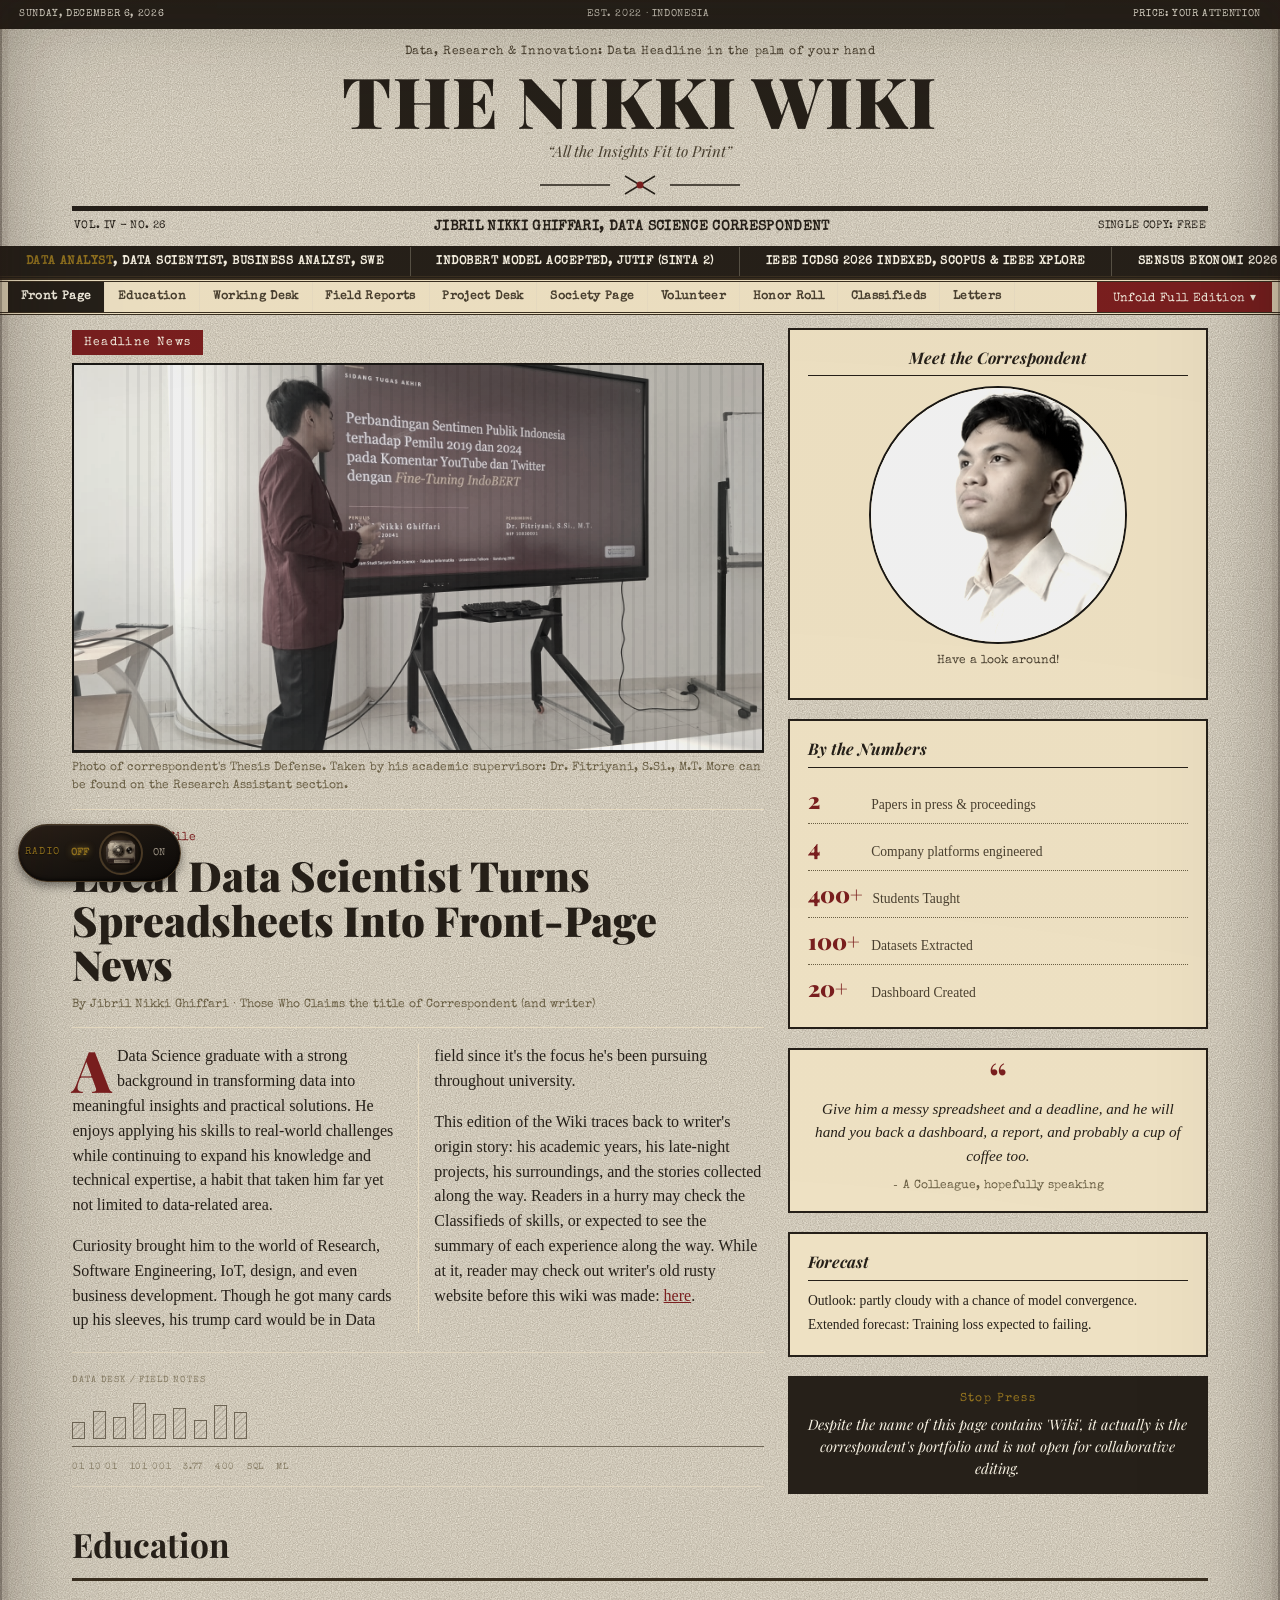
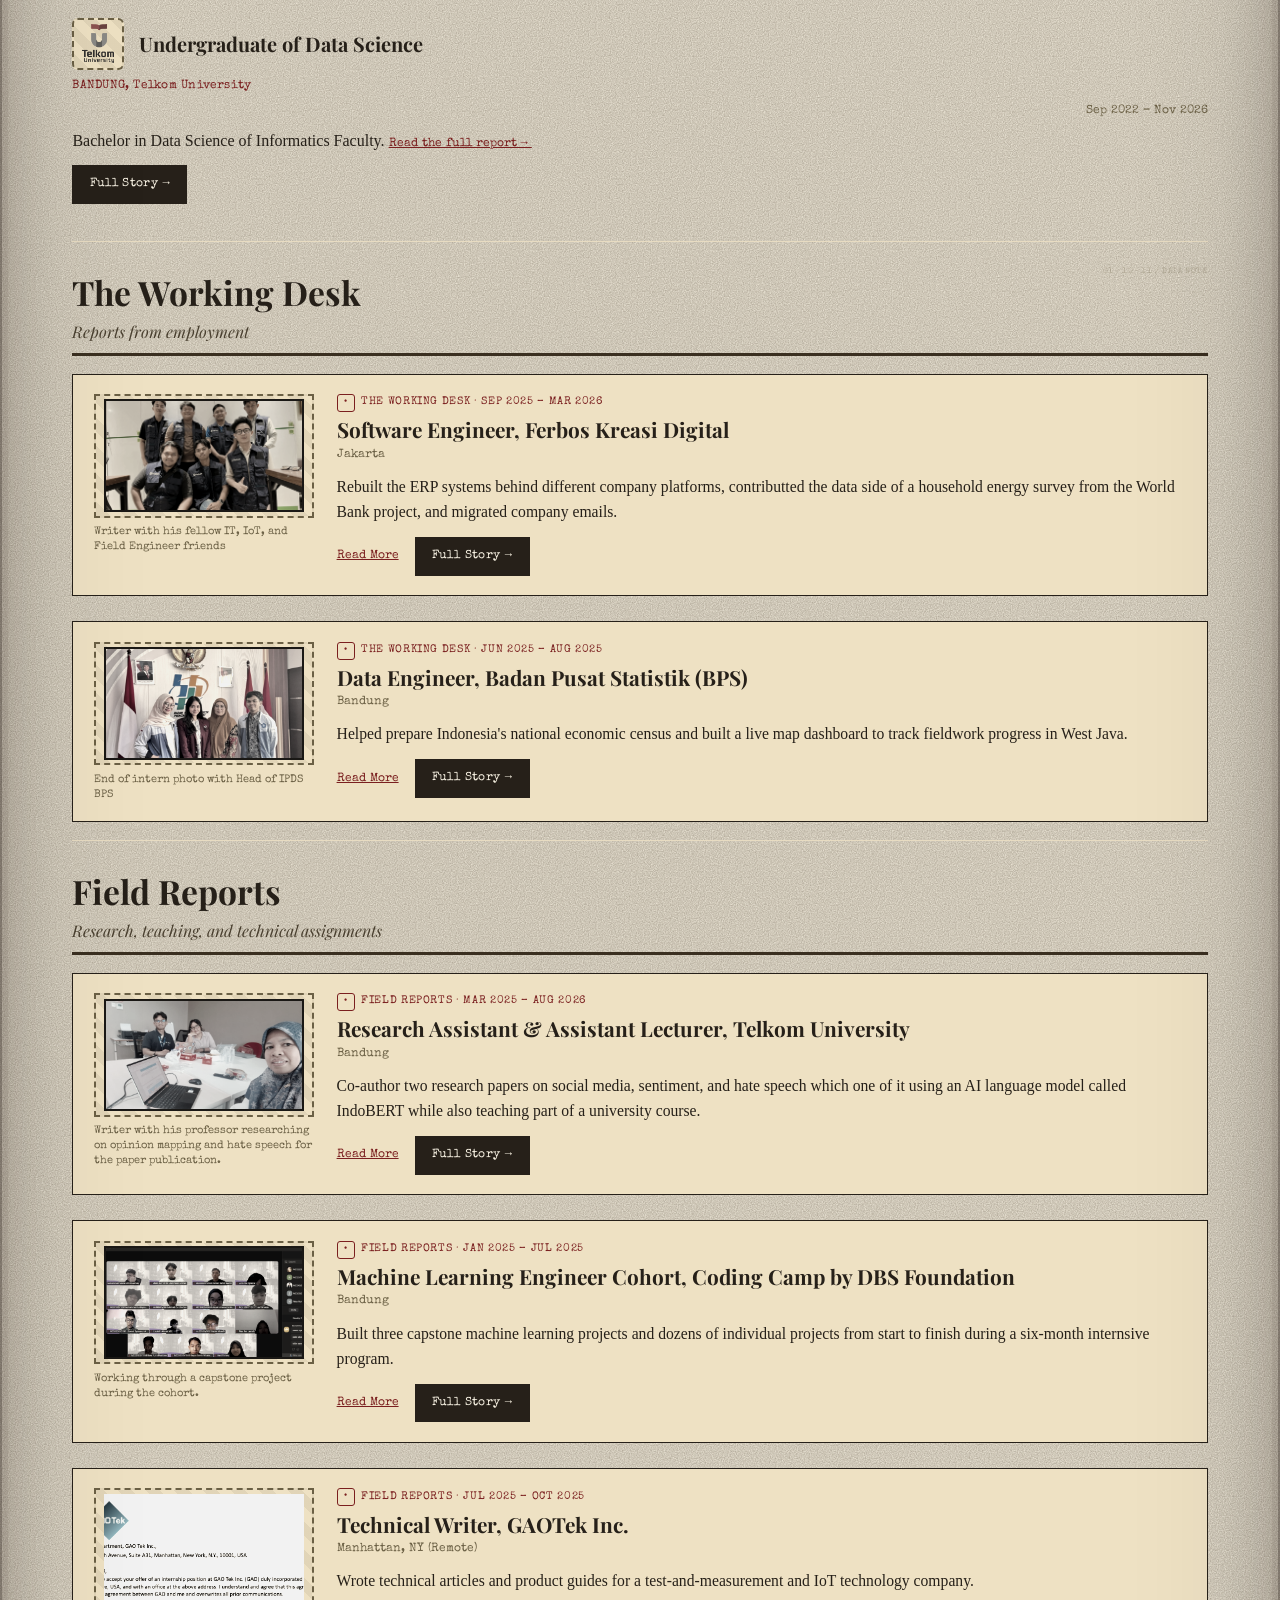
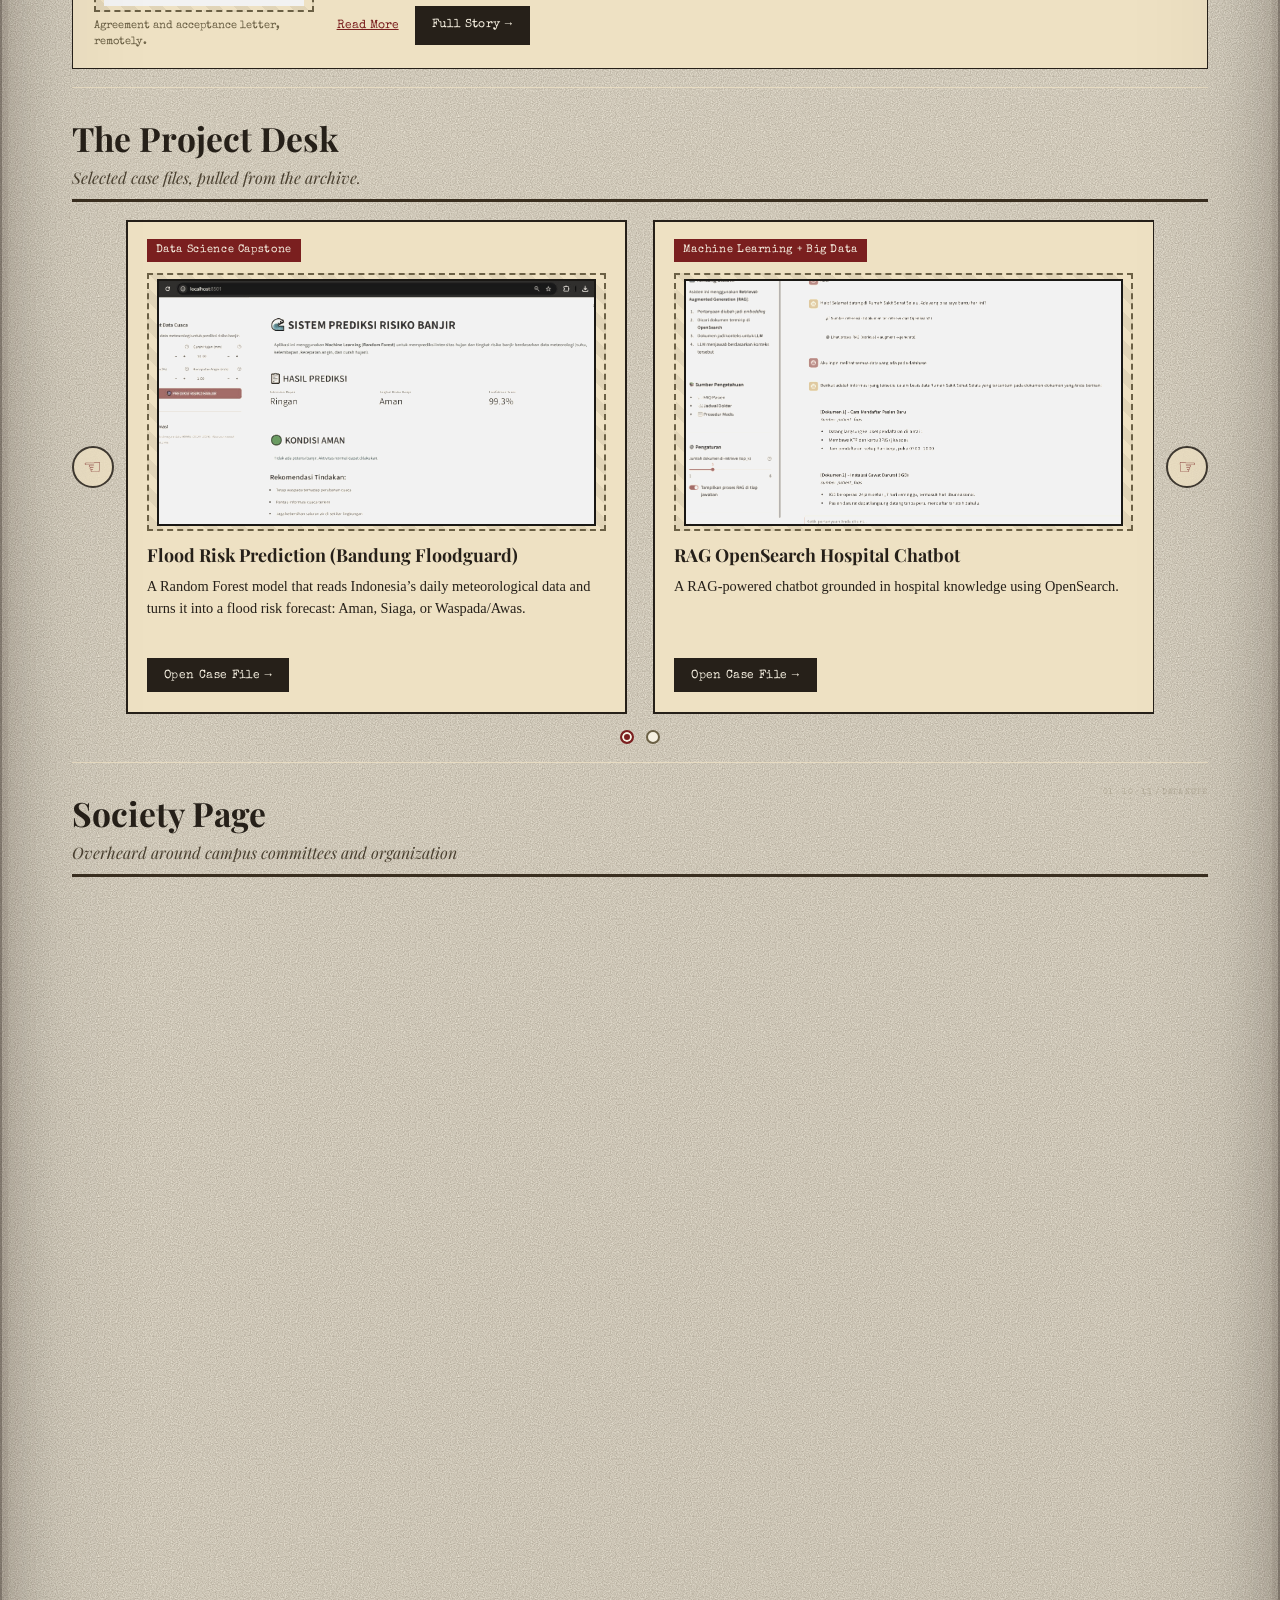
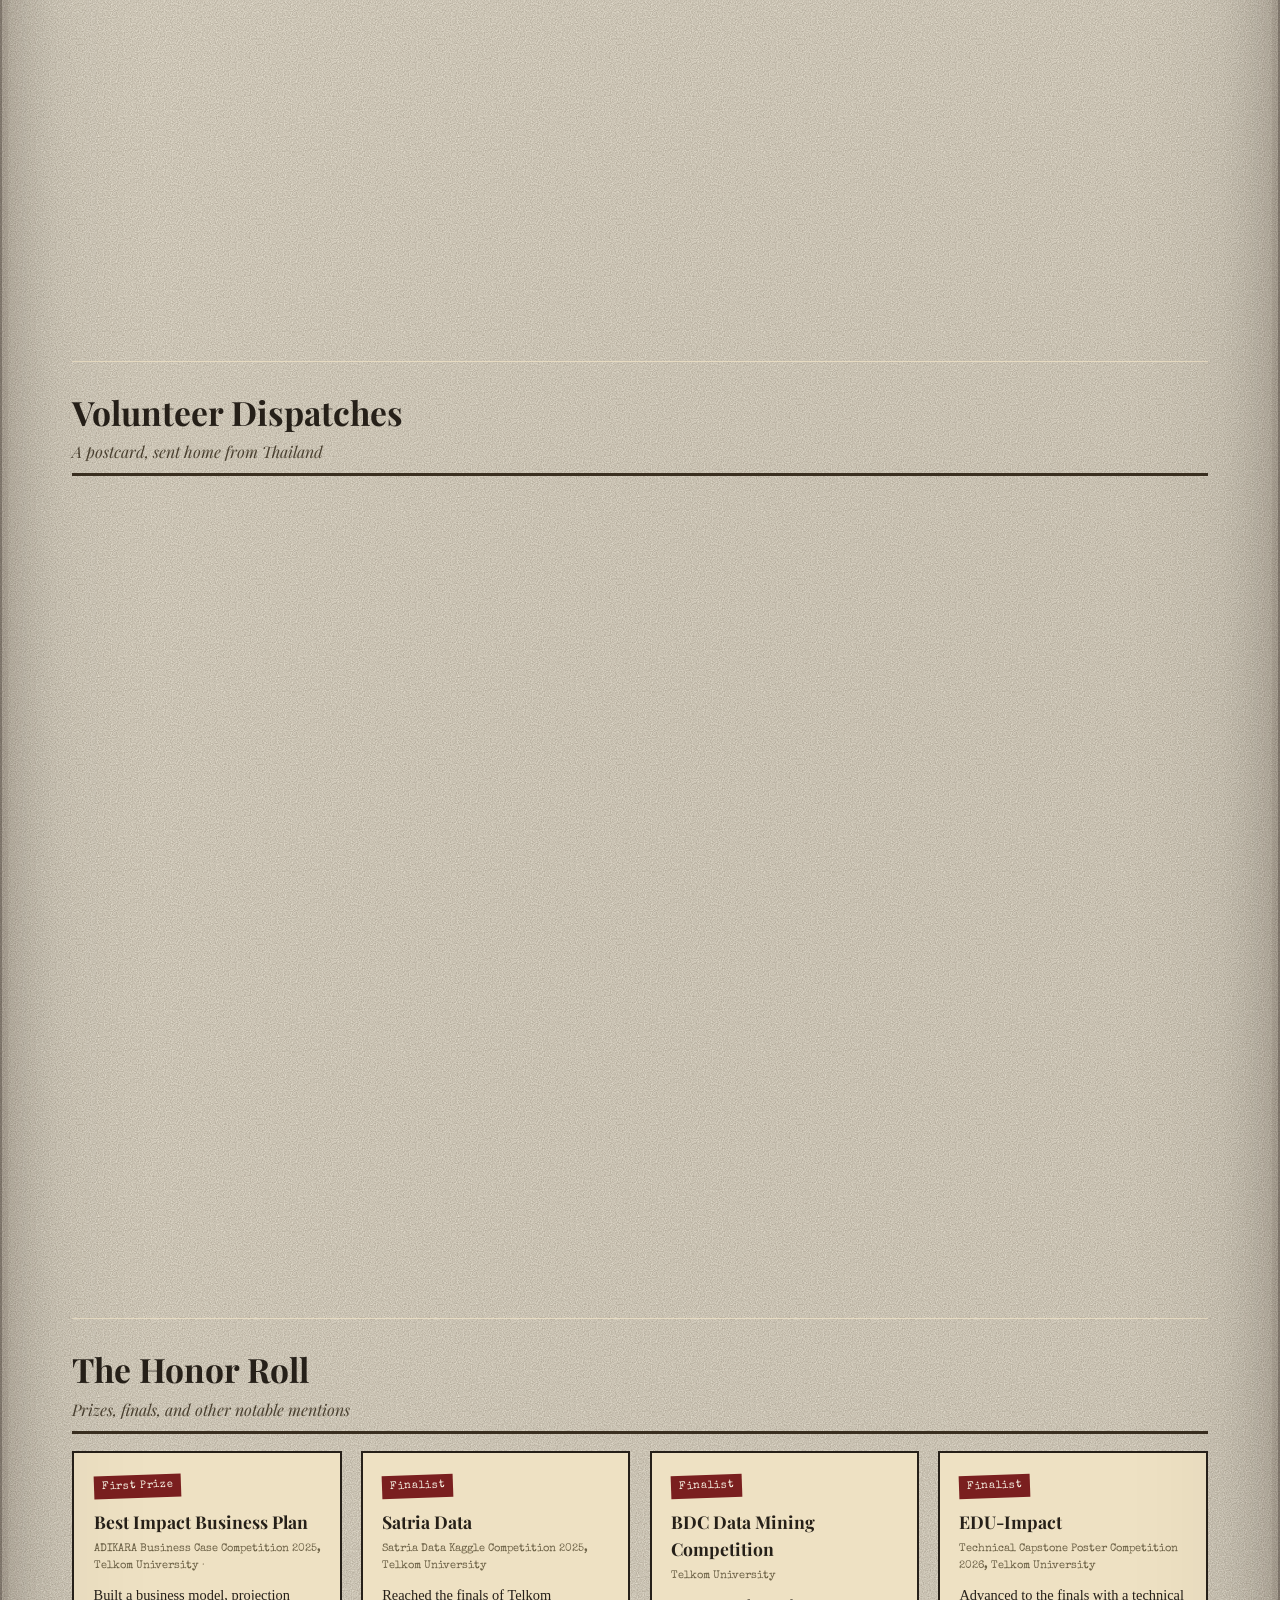
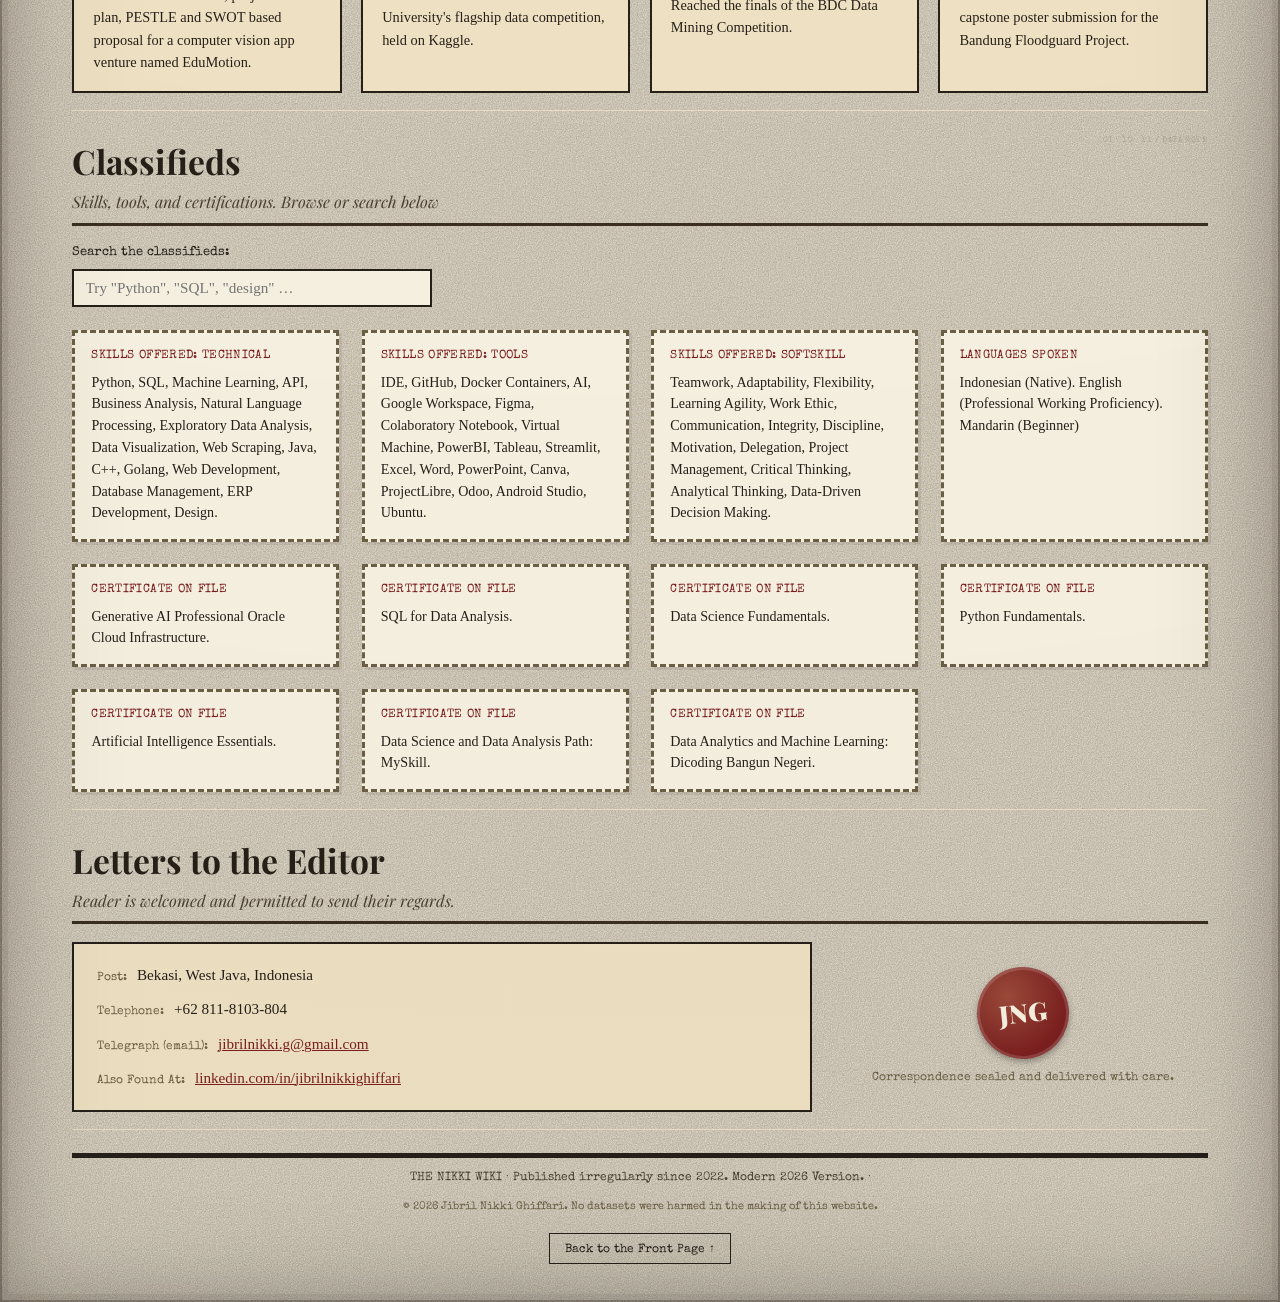
==== commit 94e06e78: "typo dikit euy" ====
--- a/index.html
+++ b/index.html
@@ -1460,7 +1460,7 @@
 
     <!-- ===================== BACKGROUND MUSIC ===================== -->
     <audio id="bg-music" preload="auto" loop>
-      <source src="Final_Press_Run.mp3" type="audio/mpeg" />
+      <source src="FInal_Press_Run.mp3" type="audio/mpeg" />
     </audio>
     <div class="radio-switch">
       <span class="radio-switch-caption">Radio</span>
